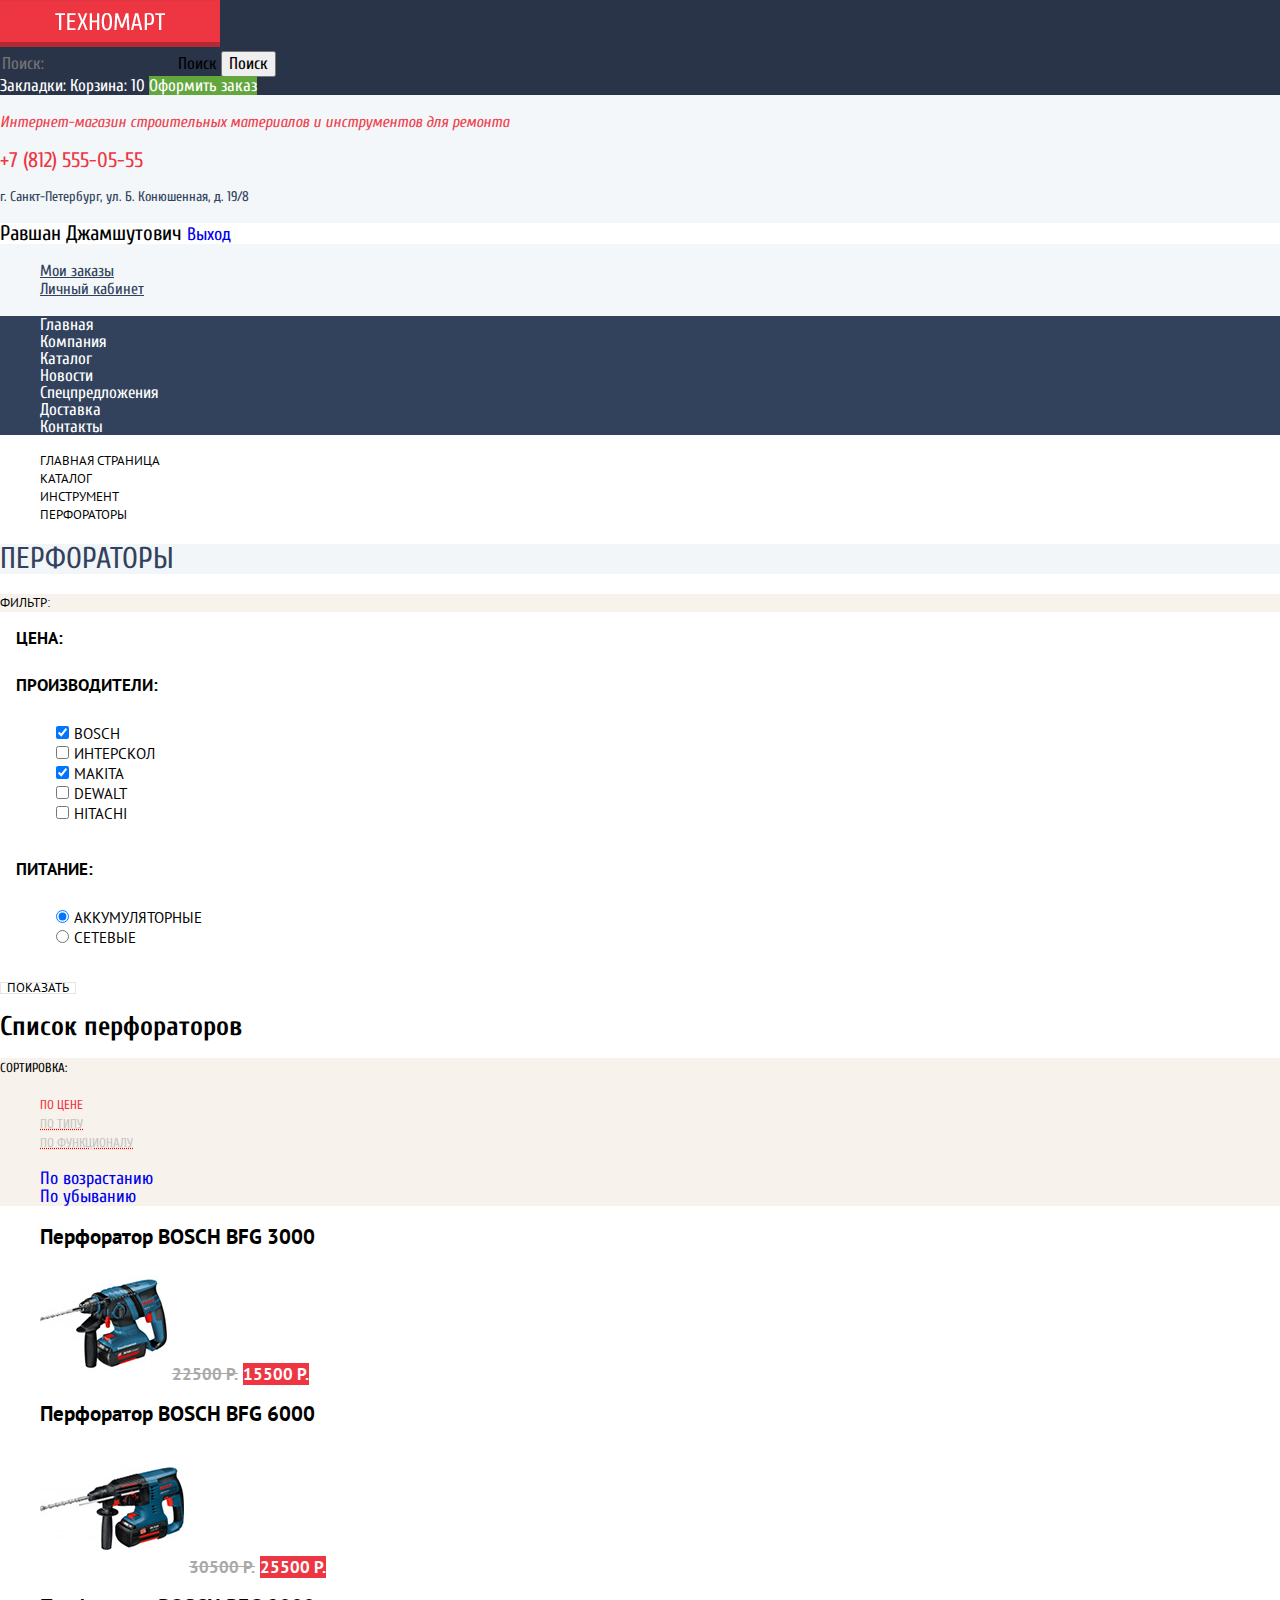
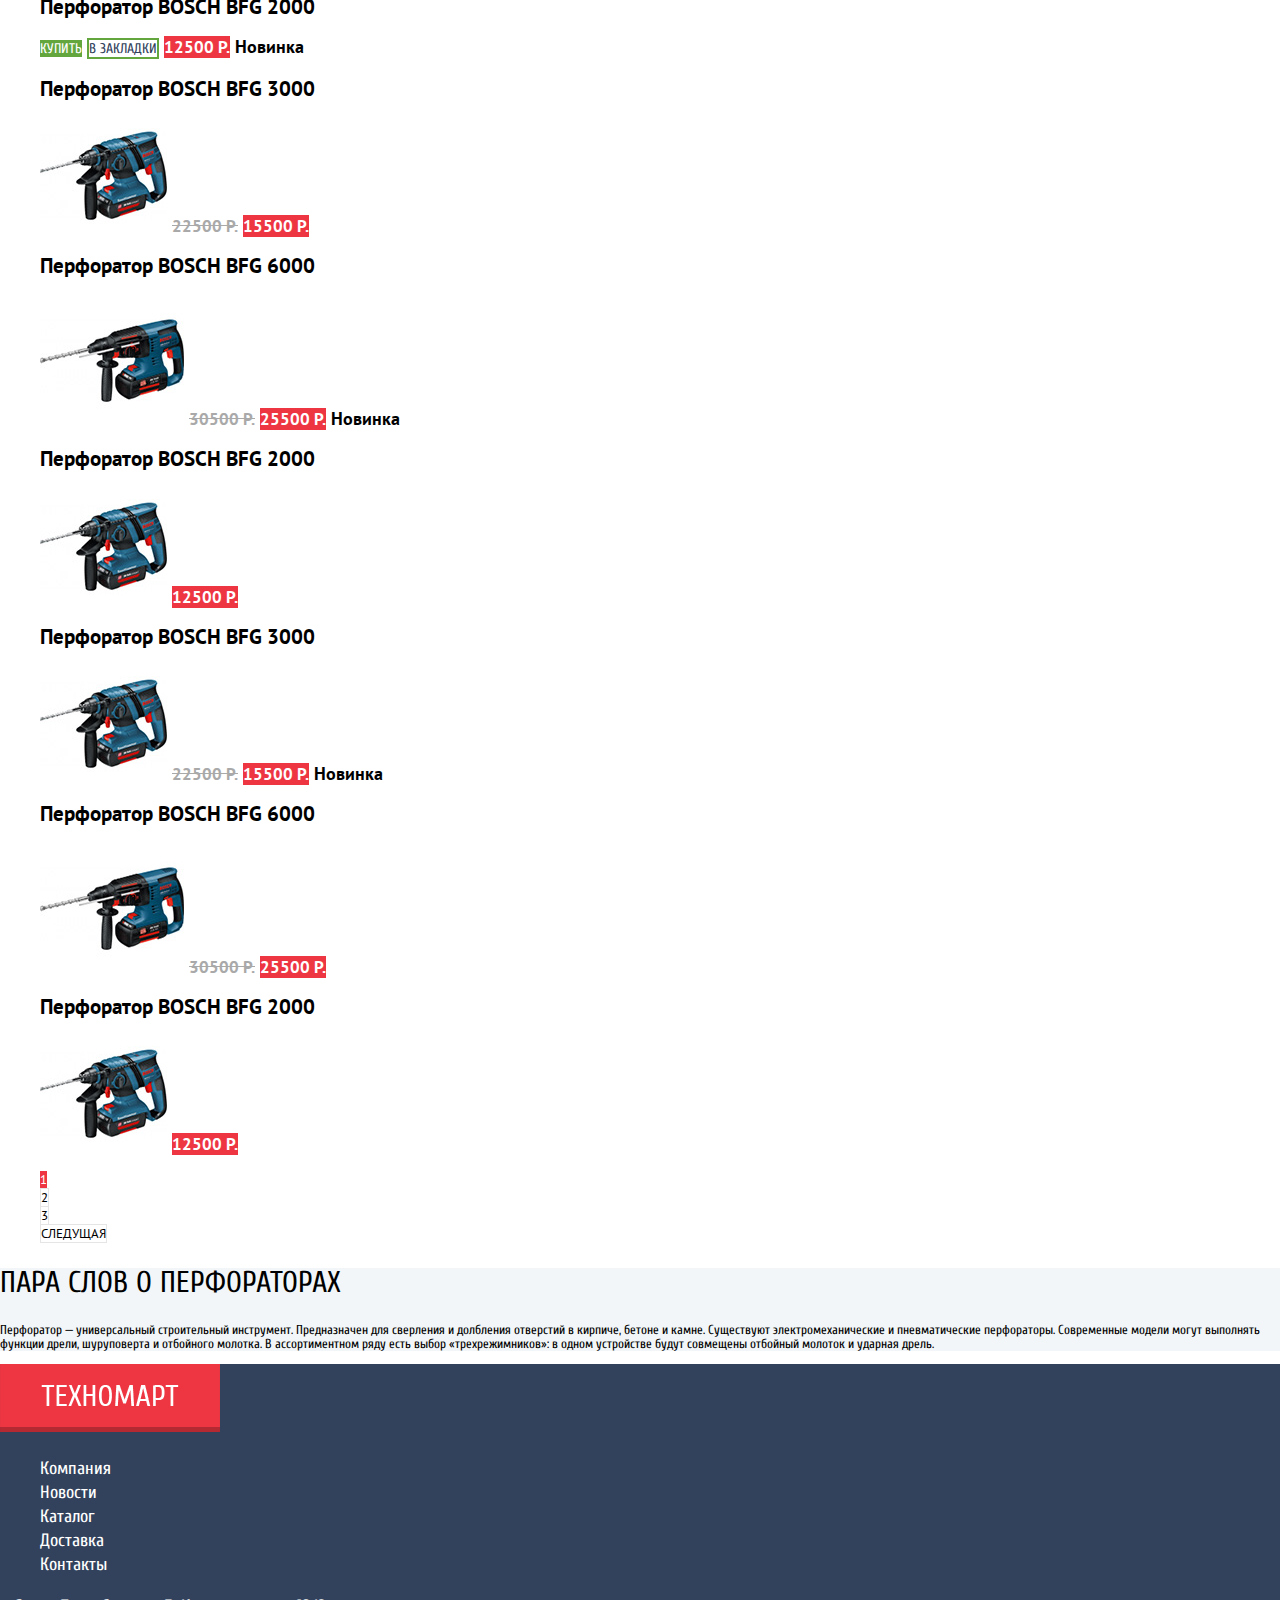
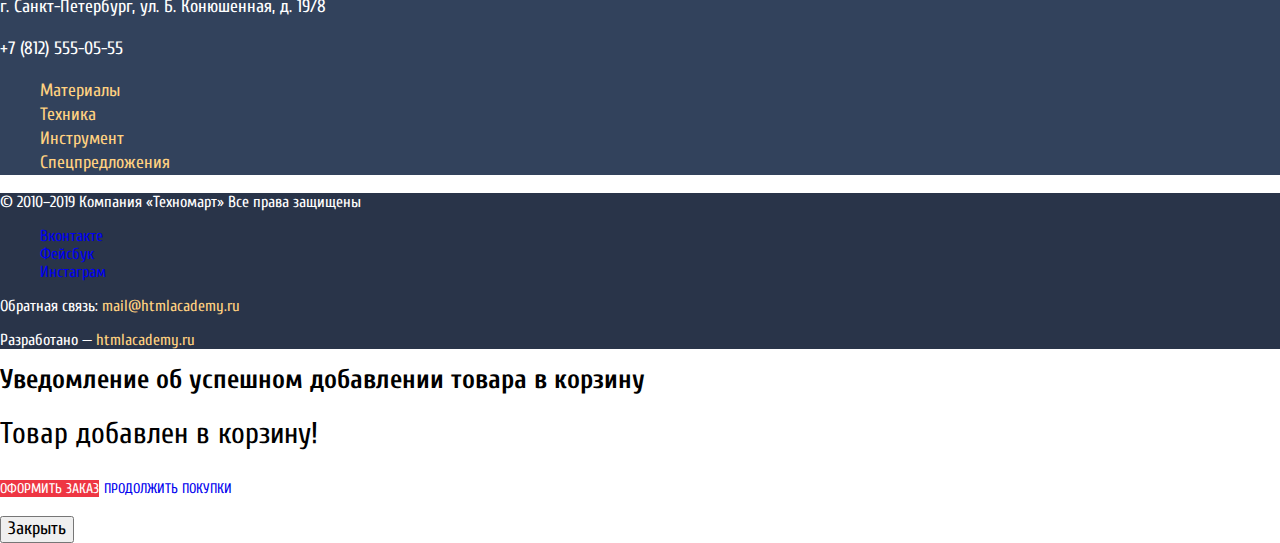
==== catalog.html @ f644b985 "исправила замечания наставника, попытка №2" ====
<!DOCTYPE html>
<html lang="ru">
  <head>
    <meta charset="utf-8">
    <title>Интернет-магазин «Техномарт»</title>
    <link href="https://fonts.googleapis.com/css?family=Cuprum:400,400i,700|PT+Sans:400,700&display=swap&subset=cyrillic" rel="stylesheet">
    <link rel="stylesheet" href="css/normalize.css">
    <link rel="stylesheet" href="css/style.css">
  </head>
</head>
<body>
  <!-- шапка сайта -->
  <header class="main-header">
    <div class="header-top-wrapper">
      <a href="index.html" class="main-logo">
        <img src="img/main-logo-header.png" width="220" height="47" alt="Логотип интернет-магазина «Техномарт»">
      </a>
      <form class="search-form" action="htmlacademy.ru" method="get">
        <input class="search-input" type="text" name="search" id="search" placeholder="Поиск:">
        <label class="visually-hidden" for="search">Поиск</label>
        <button class="search-icon" type="submit">Поиск</button>
      </form>
        <a class="bookmarks" href="bookmarks.html">Закладки:</a>
        <a class="cart" href="cart.html">Корзина: 10</a>
        <a class="order" href="order.html">Оформить заказ</a>
    </div>
    <p class="title">Интернет-магазин строительных материалов и инструментов для ремонта</p>
    <div class="header-contacts">
      <a class="header-phone" href="tel:8125550505">+7 (812) 555-05-55</a>
      <p class="header-address">г. Санкт-Петербург, ул. Б. Конюшенная, д. 19/8</p>
    </div>
    <div class="registred-user-navigation">
      <div class="registred-user-wrapper">
        <a class="user-name" href="profile.html">Равшан Джамшутович</a>
        <a href="logout.html">Выход</a>
      </div>
      <ul class="user-profile">
        <li><a class="user-profile-link" href="cart.html">Мои заказы</a></li>
        <li><a class="user-profile-link" href="profile.html">Личный кабинет</a></li>
      </ul>
    </div>
    <nav class="main-navigation">
      <ul class="site-navigation">
        <li><a class="site-navigation-link" href="main.html">Главная</a></li>
        <li><a class="site-navigation-link" href="company.html">Компания</a></li>
        <li><a class="site-navigation-link">Каталог</a></li>
        <li><a class="site-navigation-link" href="news.html">Новости</a></li>
        <li><a class="site-navigation-link" href="special.html">Спецпредложения</a></li>
        <li><a class="site-navigation-link" href="delivery.html">Доставка</a></li>
        <li><a class="site-navigation-link" href="contacts.html">Контакты</a></li>
      </ul>
    </nav>
  </header>
  <!-- основная часть сайта -->
  <main class="container">
    <ul class="breadcrumbs">
      <li><a class="breadcrumbs-link" href="index.html">Главная страница</a></li>
      <li><a class="breadcrumbs-link" href="catalog.html">Каталог</a></li>
      <li><a class="breadcrumbs-link" href="tools.html">Инструмент</a></li>
      <li><a class="breadcrumbs-link">Перфораторы</a></li>
    </ul>
    <h1 class="main-title"><a>Перфораторы</a></h1>
    <section class="filters">
      <h2 class="filter-title">Фильтр:</h2>
      <form class="filter-form" action="https://echo.htmlacademy.ru" method="get">
        <fieldset class="cost">
          <legend class="fieldset-title">Цена:</legend>
        </fieldset>
        <fieldset class="producers">
          <legend class="fieldset-title">Производители:</legend>
          <ul class="producers-list">
            <li class="filter-option">
              <input type="checkbox" name="bosch" id="bosch" checked>
              <label class="filter-label" for="bosh">Bosch</label>
            </li>
            <li class="filter-option">
              <input type="checkbox" name="interscol" id="interscol">
              <label class="filter-label" for="interscol">Интерскол</label>
            </li>
            <li class="filter-option">
              <input type="checkbox" name="makita" id="makita" checked>
              <label class="filter-label" for="makita">Makita</label>
            </li>
            <li class="filter-option">
              <input type="checkbox" name="dewalt" id="dewalt">
              <label class="filter-label" for="dewalt">Dewalt</label>
            </li>
            <li class="filter-option">
              <input type="checkbox" name="hitachi" id="hitachi">
              <label class="filter-label" for=""hitachi>Hitachi</label>
            </li>
          </ul>
        </fieldset>
        <fieldset class="batteries">
          <legend class="fieldset-title">Питание:</legend>
          <ul class="batteries-list">
            <li class="filter-option">
              <input type="radio" name="battery" value="accumulator" id="filter-accumulator" checked>
              <label class="filter-label" for="filter-accumulator">Аккумуляторные</label>
            </li>
            <li class="filter-option">
              <input type="radio" name="battery" value="network" id="filter-network">
              <label class="filter-label" for="filter-network">Сетевые</label>
            </li>
          </ul>
        </fieldset>
        <button class="filter-btn" type="submit">Показать</button>
      </form>
    </section>
    <section class="catalog">
      <h2 class="visually-hidden">Список перфораторов</h2>
      <div class="sorting-wrapper">
        <span class="sorting">Сортировка:</span>
        <ul class="sorting-category">
          <li class="sorting-category-item">
            <a class="sorting-option sorting-option-current href="#">По цене</a>
          </li>
          <li class="sorting-category-item">
            <a class="sorting-option  href="#">По типу</a>
          </li>
          <li class="sorting-category-item">
            <a class="sorting-option href="#">По функционалу</a>
          </li>
        </ul>
        <ul class="sorting-direction">
          <li class="sorting-direction-item">
            <a href="#">По возрастанию</a>
          </li>
          <li class="sorting-direction-item">
            <a href="#">По убыванию</a>
          </li>
        </ul>
      </div>
      <ul class="catalog-list">
        <li class="catalog-item">
          <article class="catalog-article">
              <h3>
                <a class="article-link" href="#">Перфоратор BOSCH BFG 3000</a>
              </h3>
              <img src="img/product-2.jpg" width="127" height="112" alt="Перфоратор BOSCH BFG 3000">
            <span class="old-price">22500 Р.</span>
            <span class="price">15500 Р.</span>
          </article>
        </li>
        <li class="catalog-item">
          <article class="catalog-article">
              <h3>
                <a class="article-link" href="catalog-item.html">Перфоратор BOSCH BFG 6000</a>
              </h3>
              <img src="img/product-3.jpg" width="144" height="128" alt="Перфоратор BOSCH BFG 6000">
            <span class="old-price">30500 Р.</span>
            <span class="price">25500 Р.</span>
          </article>
        </li>
        <li class="catalog-item">
          <article class="catalog-article">
              <h3>
                <a class="article-link" href="catalog-item.html">Перфоратор BOSCH BFG 2000</a>
              </h3>
            <a class="buy-link" href="cart.html">Купить</a>
            <a class="bookmarks-link" href="bookmarks.html">В закладки</a>
            <span class="price">12500 Р.</span>
            <b class="new">Новинка</b>
          </article>
        </li>
        <li class="catalog-item">
          <article class="catalog-article">
              <h3>
                <a class="article-link" href="catalog-item.html">Перфоратор BOSCH BFG 3000</a>
              </h3>
              <img src="img/product-2.jpg" width="127" height="112" alt="Перфоратор BOSCH BFG 3000">
            <span class="old-price">22500 Р.</span>
            <span class="price">15500 Р.</span>
          </article>
        </li>
        <li class="catalog-item">
          <article class="catalog-article">
              <h3><a class="article-link" href="catalog-item.html">Перфоратор BOSCH BFG 6000</a></h3>
              <img src="img/product-3.jpg" width="144" height="128" alt="Перфоратор BOSCH BFG 6000">
            <span class="old-price">30500 Р.</span>
            <span class="price">25500 Р.</span>
            <b class="new">Новинка</b>
          </article>
        </li>
        <li class="catalog-item">
          <article class="catalog-article">
              <h3>
                <a class="article-link" href="catalog-item.html">Перфоратор BOSCH BFG 2000</a>
              </h3>
              <img src="img/product-2.jpg" width="127" height="112" alt="Перфоратор BOSCH BFG 2000">
            <span class="price">12500 Р.</span>
          </article>
        </li>
        <li class="catalog-item">
          <article class="catalog-article">
              <h3><a class="article-link" href="catalog-item.html">Перфоратор BOSCH BFG 3000</a></h3>
              <img src="img/product-2.jpg" width="127" height="112" alt="Перфоратор BOSCH BFG 3000">
            <span class="old-price">22500 Р.</span>
            <span class="price">15500 Р.</span>
            <b class="new">Новинка</b>
          </article>
        </li>
        <li class="catalog-item">
          <article class="catalog-article">
              <h3>
                <a class="article-link" href="catalog-item.html">Перфоратор BOSCH BFG 6000</a>
              </h3>
              <img src="img/product-3.jpg" width="144" height="128" alt="Перфоратор BOSCH BFG 6000">
            <span class="old-price">30500 Р.</span>
            <span class="price">25500 Р.</span>
          </article>
        </li>
        <li class="catalog-item">
          <article class="catalog-article">
              <h3><a class="article-link" href="catalog-item.html">Перфоратор BOSCH BFG 2000</a>
              </h3>
              <img src="img/product-2.jpg" width="127" height="112" alt="Перфоратор BOSCH BFG 2000">
            <span class="price">12500 Р.</span>
          </article>
        </li>
      </ul>
      <ul class="pagination-list">
        <li"><a class="pagination-link pagination-link-current">1</a></li>
        <li><a class="pagination-link href="#">2</a></li>
        <li><a class="pagination-link href="#">3</a></li>
        <li><a class="pagination-link href="#">Следущая</a></li>
      </ul>
    </section>
    <section class="additional-info">
      <h2 class="additional-title">Пара слов о перфораторах</h2>
      <p class="additional-description">Перфоратор — универсальный строительный инструмент. Предназначен для сверления и долбления отверстий в кирпиче, бетоне и камне. Существуют электромеханические и пневматические перфораторы. Современные модели могут выполнять функции дрели, шуруповерта и отбойного молотка. В ассортиментном ряду есть выбор «трехрежимников»: в одном устройстве будут совмещены отбойный молоток и ударная дрель.</p>
    </section>
  </main>
  <!-- подвал сайта -->
  <footer class="main-footer">
    <div class="footer-top">
      <a class="main-logo" href="index.html">
        <img src="img/main-logo-footer.png" width="220" height="68" alt="Логотип интернет-магазина «Техномарт»">
      </a>
      <ul class="footer-nav-company">
        <li><a class="nav-company-link" href="company.html">Компания</a></li>
        <li><a class="nav-company-link" href="news.html">Новости</a></li>
        <li><a class="nav-company-link">Каталог</a></li>
        <li><a class="nav-company-link" href="delivery.html">Доставка</a></li>
        <li><a class="nav-company-link" href="contacts.html">Контакты</a></li>
      </ul>
      <p class="footer-contacts">г. Санкт-Петербург, ул. Б. Конюшенная, д. 19/8</p>
      <a class="footer-phone" href="tel:8125550505">+7 (812) 555-05-55</a>
      <ul class="footer-nav-articles">
        <li><a  class="nav-articles-link" href="materials.html">Материалы</a></li>
        <li><a  class="nav-articles-link" href="technics.html">Техника</a></li>
        <li><a  class="nav-articles-link" href="tools.html">Инструмент</a></li>
        <li><a  class="nav-articles-link" href="special.html">Спецпредложения</a></li>
      </ul>
    </div>
    <div class="footer-bottom">
      <div class="footer-bottom-copyright">
        <p class="footer-copyright">© 2010–2019 Компания «Техномарт»
        Все права защищены</p>
      </div>
      <ul class="social-buttons">
        <li><a class="social-button" href="#">Вконтакте</a></li>
        <li><a class="social-button" href="#">Фейсбук</a></li>
        <li><a class="social-button" href="#">Инстаграм</a></li>
      </ul>
      <p class="footer-feedback">Обратная связь:
        <a class="feedback-link" href="mailto:mail@htmlacademy.ru">mail@htmlacademy.ru</a>
      </p>
      <p class="footer-development">Разработано —
        <a class="development-link" href="https://htmlacademy.ru/intensive/htmlcss">htmlacademy.ru</a>
      </p>
    </div>
  </footer>
  <!-- модальные элементы -->
  <section class="modal modal-cart">
    <h2 class="visually-hidden">Уведомление об успешном добавлении товара в корзину</h2>
    <p class="notification">Товар добавлен в корзину!</p>
    <p class="shopping-options">
      <a class="btn" href="cart.html">Оформить заказ</a>
      <a class="continue-shopping" href="#">Продолжить покупки</a>
    </p>
    <button class="modal-close">Закрыть</button>
  </section>
</body>
</html>
---- css/style.css ----
body {
  margin: 0;

  font-family: Cuprum, Arial, sans-serif;
  font-size: 18px;
  line-height: 18px;
  font-weight: 400;
  color: #000000;

  background-color: #ffffff;
}

a {
  text-decoration: none;
}

.btn {
  font-size: 14px;
  text-transform: uppercase;
  color: #ffffff;

  background-color: #ee3643;
  border: none;
}

.btn:hover,
.btn:focus {
  background-color: #ca2c37;
}

.btn:active {
  background-color: #ba2732;
}

.main-header {
  background-color: #f3f7f9;
}

.header-top-wrapper {
  font-size: 17px;

  background-color: #293449;
}

.search-input {
  background-color: #293449;

  border: none;
}

.search-input:hover {
  background-color: #212a3a;
}

.search-input:focus {
  background-color: #ffffff;
}

.bookmarks,
.cart {
  color: #ffffff;

  background-color: #293449;
}

.bookmarks:hover,
.cart:hover {
  background-color: #212a3a;
}

.bookmarks:active,
.cart:active {
  color: #8b8e94;

  background-color: #161d29;
}

.order {
  color: #ffffff;

  background-color: #63a63e;
}

.order:hover {
  background-color: #5fbb2d;
}

.order:active {
  color: #8b8e94;

  background-color: #518534;
}

.title {
  font-size: 16px;
  font-weight: 400;
  font-style: italic;
  line-height: 23px;
  color: #ee434f;

}

.header-phone {
  font-size: 21px;
  line-height: 21px;
  color: #ee3643;
}

.header-address {
  font-size: 14px;
  line-height: 24px;
  color: #32425c;
}

.user-navigation {
  list-style: none;
}

.user-navigation-link {
  font-size: 21px;
  line-height: 21px;
  color: #000000;

  background-color: #ffffff;
}

.user-navigation-link:hover,
.user-navigation-link:focus {
  color: #ee3643;
}

.user-navigation-link:active {
  color: #c5c5c5;
}

.main-navigation {
  font-size: 17px;
  line-height: 17px;
  color: #ffffff;

  background-color: #32425c;
}

.site-navigation {
  list-style: none;
}

.site-navigation-link {
  color: #ffffff;
}

.site-navigation-link:hover,
.site-navigation-link:focus {
  background-color: #293449;
}

.site-navigation-link:active {
  color: #7f858f;

  background-color: #1d2739;
}

.promo-list {
  list-style: none;
}

.promo-item-materials {
  background-color: #ffbf47;
}

.promo-item-tools {
  background-color: #3bbce3;
}

.promo-item-technics {
  background-color: #dc91d8;
}

.promo-item-discount {
  background-color: #8ed78f;
}

.promo-item-delivery {
  background-color: #ffc047;
}

.promo-item-title {
  font-size: 24px;
  font-weight: 700;
  line-height: 30px;
  color: #ffffff;
}

.promo-item-link {
  font-size: 14px;
  text-transform: uppercase;
  color: #ffffff;
}

.slider-list {
  list-style: none;
}

.slider-title {
  font-size:36px;
  font-weight: 700;
  line-height: 36px;
  text-transform: uppercase;
  color: #ffffff;
}

.slider-slogan {
  line-height: 24px;
  color: #ffffff;
}
/*временный фон*/
.slider-list li {
  background-color: #000000;
}

.popular-wrapper {
  background-color: #f9f5f0;
}

.popular-title {
  font-size: 30px;
  line-height: 30px;
  font-weight: 400;
  text-transform: uppercase;
  color: #32425c;
}

.popular-articles-list {
  font-family: "PT Sans", Arial, sans-serif;
  list-style: none;
}

.article-link {
  font-weight: 700;
  line-height: 20px;
  color: #000000;
}

.old-price {
  font-size: 17px;
  font-weight: 700;
  text-decoration: line-through;
  color: #a9a9a9;
}

.price {
  font-size: 17px;
  font-weight: 700;
  color: #ffffff;

  background-color: #ee3643;
}

.popular-brands-list {
  list-style: none;
}

.services-wrapper {
  background-color: #f4f8f9;
}

.services-title {
  font-size: 30px;
  font-weight: 400;
  line-height: 30px;
  text-transform: uppercase;
}

.services-list {
  list-style: none;
}

.services-option {
  font-size: 21px;
  font-weight: 700;
  line-height: 30px;
  color: #ffffff;

  background-color: #32425c;
  border: none;
}

.services-option-current {
  color: #32425c;
  background-color: #ffffff;
}

.services-option:hover,
.services-option:focus {
  color: #ffffff;

  background-color: #293449;
}

.service-title {
  font-size: 36px;
  font-weight: 400;
  line-height: 36x;
  text-transform: uppercase;
  color: #32425c;
}

.services-intro {
  font-size: 13px;
  line-height: 24px;
}

.company-title {
  font-size: 30px;
  font-weight: 400;
  line-height: 30px;
  text-transform: uppercase;
}

.company-intro {
  font-size: 13px;
  line-height: 24px;
}

.partners-item {
  line-height: 20px;
}

.contacts-title {
  font-size: 30px;
  line-height: 30px;
  text-transform: uppercase;
}

.contacts-intro {
  font-size: 13px;
  line-height: 24px;
}

.footer-top {
  line-height: 24px;
  color: #ffffff;

  background-color: #32425c;
}

.footer-nav-company {
  list-style: none;
}

.nav-company-link {
  color: #ffffff;
}

.nav-company-link:hover,
.nav-company-link:focus {
  text-decoration: underline;
}

.nav-company-link:active {
  color: #929caa;
  text-decoration: none;
}

.footer-phone {
  color: #ffffff;
}

.footer-nav-articles {
  list-style: none;
}

.nav-articles-link {
  color: #ffd180;
}

.nav-articles-link:hover,
.nav-articles-link:focus {
  text-decoration: underline;
}

.nav-articles-link:active {
  color: #92856d;
  text-decoration: none;
}

.footer-bottom {
  font-size: 16px;
  color: #ffffff;

  background-color: #293449;
}

.social-buttons {
  list-style: none;
}

.feedback-link,
.development-link {
  color: #ffd180;
}

.feedback-link:hover,
.feedback-link:focus,
.development-link:hover,
.development-link:focus {
  text-decoration: underline;
}

.feedback-link:active,
.development-link:active {
  color: #c73644;
  text-decoration: none;
}

.contacts-input {
  border: 1px solid #dee3e4;
}

.btn-wrapper {
  background-color: #f4f4f4;
}
/*стили для внутренней страницы*/
.registred-user-wrapper {
  background-color: #ffffff;
}

.user-name {
  font-size: 21px;
  line-height: 21px;
  color: #000000;
}

.user-name:active {
  color: #c5c5c5;
}

.user-profile {
  list-style: none;
}

.user-profile-link {
  font-size: 16px;
  color: #32425c;

  text-decoration: underline;
}

.user-profile-link:hover,
.user-profile-link:focus {
  color: #ee3643;
}

.user-profile-link:active {
  color: #c5c5c5;
}

.breadcrumbs {
  font-family: "PT Sans", Aria, sans-serif;
  font-size: 13px;
  text-transform: uppercase;

  list-style: none;
}

.breadcrumbs-link {
  color: #000000;
}

.main-title {
  font-size: 30px;
  font-weight: 400;
  line-height: 30px;
  text-transform: uppercase;
  color: #32425c;

  background-color: #f2f6f8;
}

.filters {
  font-family: "PT Sans", Aria, sans-serif;
  text-transform: uppercase;

}

.filter-title {
  font-size: 13px;
  font-weight: 400;

  background-color: #f7f3ec;
}

.cost,
.producers,
.batteries {
  border: none;
}

.fieldset-title {
  font-size: 17px;
  font-weight: bold;
  line-height: 30px;
}

.producers-list {
  list-style: none;
}

.filter-label {
  font-size: 15px;
  line-height: 20px;
}

.batteries-list {
  list-style: none;
}

.filter-btn {
  line-height: 8px;
  font-size: 13px;
  text-transform: uppercase;

  background-color: #ffffff;
  border: 1px solid #e5e5e5;
}

.sorting {
  font-size: 13px;
  text-transform: uppercase;
}

.sorting-category {
  list-style: none;
}

.sorting-option {
  font-size: 13px;
  text-transform: uppercase;
  text-decoration: underline;
  text-decoration-style: dotted;
  text-decoration-color: red;
  color: #c5c5c5;
}

.sorting-option-current {
  text-decoration: none;
  color: #ee3643;
}

.sorting-option:hover,
.sorting-option:focus {
  text-decoration: underline;
  text-decoration-color: #ee3643;
  color: #000000;
}

.sorting-direction {
  list-style: none;
}

.sorting-wrapper {
  background-color: #f7f3ec;
}

.catalog-list {
  font-family: "PT Sans", Arial, sans-serif;

  list-style: none;
}

.buy-link {
  font-family: Cuprum, Arial, sans-serif;
  font-size: 14px;
  text-transform: uppercase;
  color: #ffffff;

  background-color: #63a63e;
}

.buy-link:hover,
.buy-link:focus {
  background-color: #5fbb2d;
}

.buy-link:active {
  background-color: #518534;
}

.bookmarks-link {
  font-family: Cuprum, Arial, sans-serif;
  font-size: 14px;
  text-transform: uppercase;
  color: #32425c;

  border: 2px solid #63a63e;
}

.bookmarks-link:hover,
.bookmarks-link:focus {
  border: 2px solid #32425c;
}

.bookmarks-link:active {
  color: #c1c6ce;

  border: 2px solid #c1c6ce;
}

.pagination-list {
  font-family: "PT Sans", Arial, sans-serif;
  font-size: 13px;
  text-transform: uppercase;

  list-style: none;
}

.pagination-link {
  color: #000000;

  border: 1px solid #e5e5e5;
}

.pagination-link:hover,
.pagination-link:focus {
  border: 1px solid #bdc6ca;
}

.pagination-link:active {
  border: 1px solid #ee3643;
}

.pagination-link-current {
  color: #ffffff;

  background-color: #ee3643;
  border: none;
}

.pagination-link-current:hover,
.pagination-link-current:focus,
.pagination-link-current:active {
  color: #ffffff;

  background-color: #ee3643;
  border: none;
}

.additional-info {
  background-color: #f2f6f8;
}

.additional-title {
  font-size: 30px;
  font-weight: 400;
  line-height: 30px;
  text-transform: uppercase;
}

.additional-description {
  font-size: 13px;
  line-height: 14px;
}

.notification {
  font-size: 30px;
  line-height: 30px;
}

.continue-shopping {
  font-size: 14px;
  text-transform: uppercase;

  background-color: #ffffff;
  border: none;
}
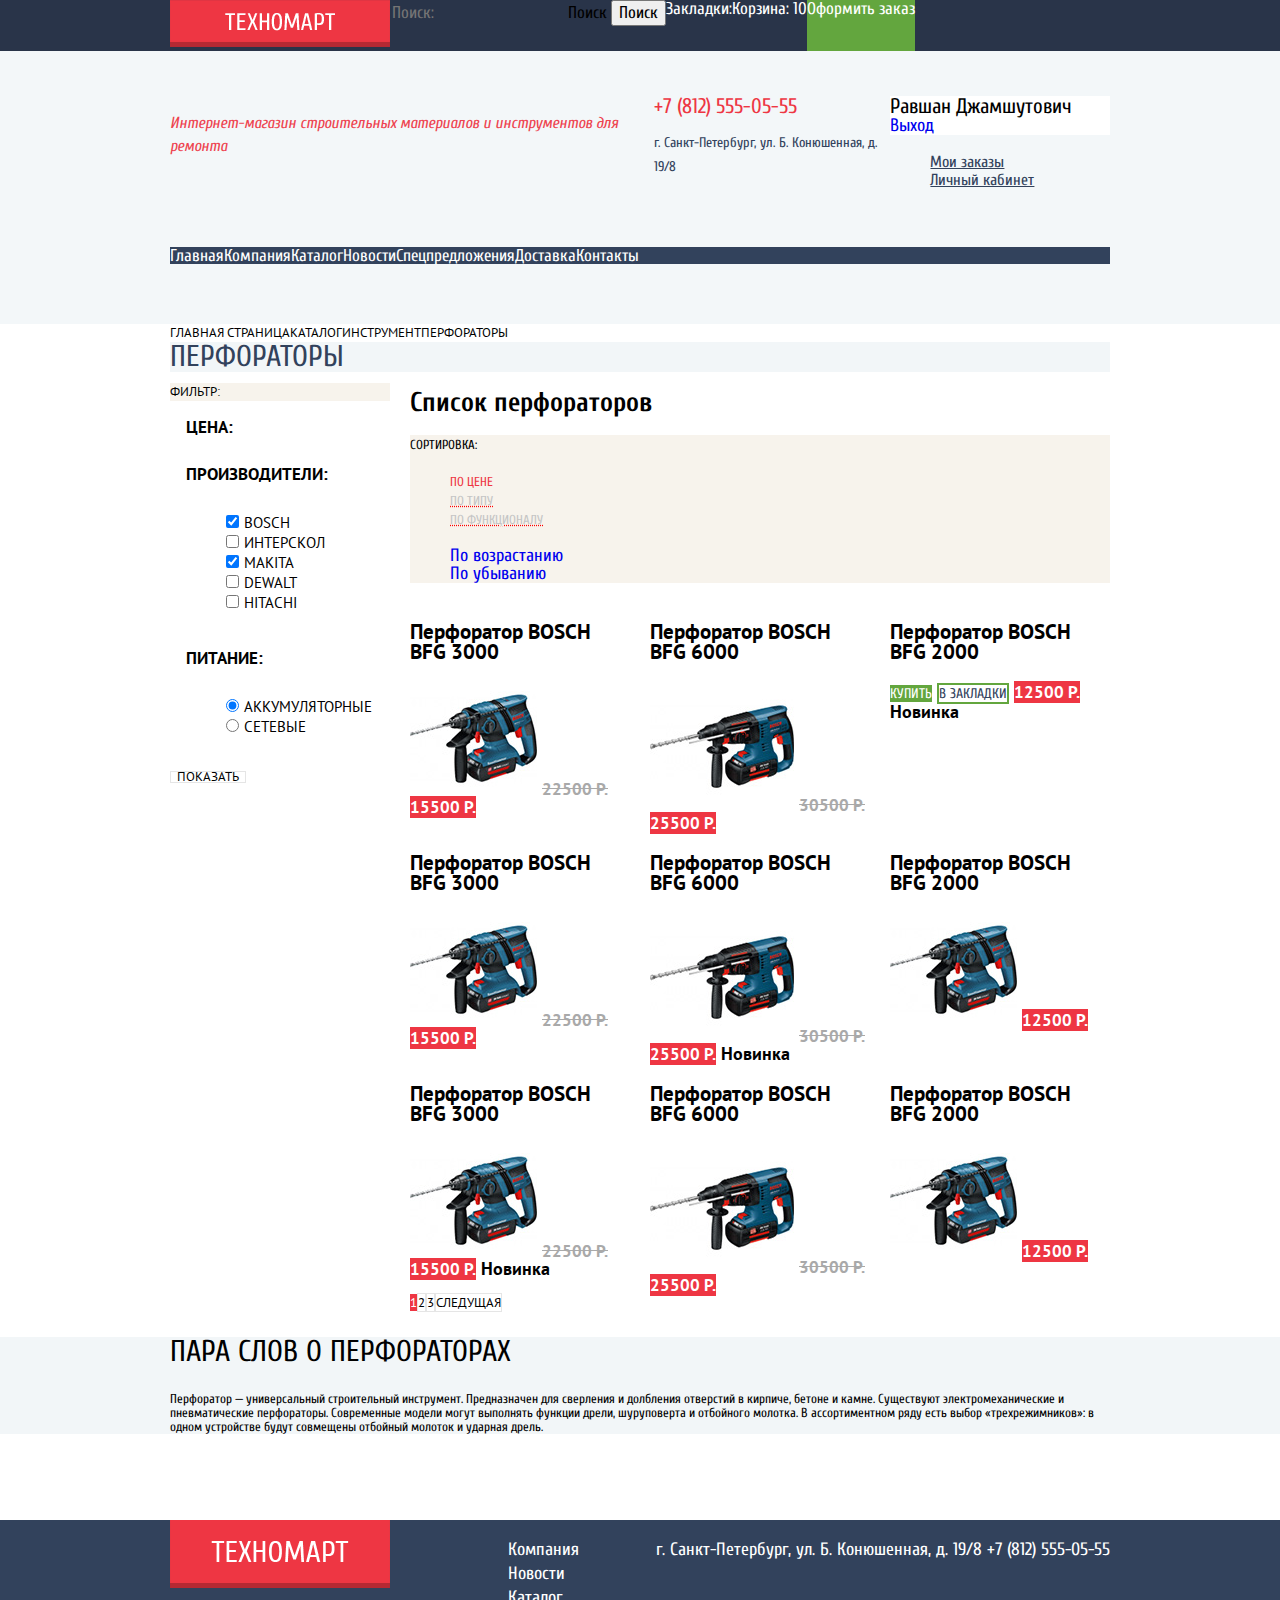
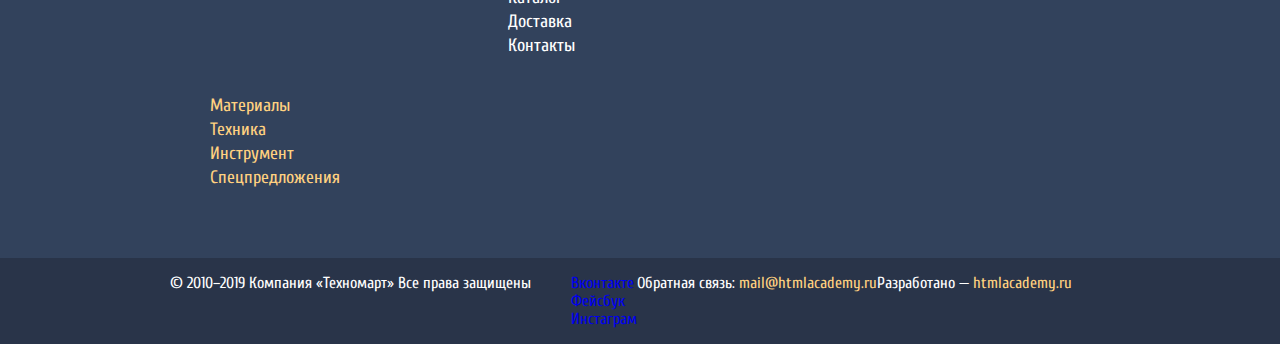
==== commit b0b7d954: "Сделала сетку внутренней страницы" ====
--- a/catalog.html
+++ b/catalog.html
@@ -12,47 +12,54 @@
   <!-- шапка сайта -->
   <header class="main-header">
     <div class="header-top-wrapper">
-      <a href="index.html" class="main-logo">
-        <img src="img/main-logo-header.png" width="220" height="47" alt="Логотип интернет-магазина «Техномарт»">
-      </a>
-      <form class="search-form" action="htmlacademy.ru" method="get">
-        <input class="search-input" type="text" name="search" id="search" placeholder="Поиск:">
-        <label class="visually-hidden" for="search">Поиск</label>
-        <button class="search-icon" type="submit">Поиск</button>
-      </form>
+      <div class="top-wrapper-container container">
+        <a class="main-header-logo" href="index.html" >
+          <img src="img/main-logo-header.png" width="220" height="47" alt="Логотип интернет-магазина «Техномарт»">
+        </a>
+        <form class="search-form" action="htmlacademy.ru" method="get">
+          <input class="search-input" type="text" name="search" id="search" placeholder="Поиск:">
+          <label class="visually-hidden" for="search">Поиск</label>
+          <button class="search-icon" type="submit">Поиск</button>
+        </form>
         <a class="bookmarks" href="bookmarks.html">Закладки:</a>
         <a class="cart" href="cart.html">Корзина: 10</a>
         <a class="order" href="order.html">Оформить заказ</a>
+      </div>
     </div>
-    <p class="title">Интернет-магазин строительных материалов и инструментов для ремонта</p>
-    <div class="header-contacts">
-      <a class="header-phone" href="tel:8125550505">+7 (812) 555-05-55</a>
-      <p class="header-address">г. Санкт-Петербург, ул. Б. Конюшенная, д. 19/8</p>
+    <div class="container">
+      <div class="header-center-wrapper">
+        <p class="title">Интернет-магазин строительных материалов и инструментов для ремонта</p>
+        <div class="header-contacts">
+          <a class="header-phone" href="tel:8125550505">+7 (812) 555-05-55</a>
+          <p class="header-address">г. Санкт-Петербург, ул. Б. Конюшенная, д. 19/8</p>
+        </div>
+        <div class="registred-user-navigation">
+          <div class="registred-user-wrapper">
+            <a class="user-name" href="profile.html">Равшан Джамшутович</a>
+            <a href="logout.html">Выход</a>
+          </div>
+          <ul class="user-profile">
+            <li><a class="user-profile-link" href="cart.html">Мои заказы</a></li>
+            <li><a class="user-profile-link" href="profile.html">Личный кабинет</a></li>
+          </ul>
+        </div>
+      </div>
+      <nav class="main-navigation">
+        <ul class="site-navigation">
+          <li><a class="site-navigation-link" href="main.html">Главная</a></li>
+          <li><a class="site-navigation-link" href="company.html">Компания</a></li>
+          <li><a class="site-navigation-link">Каталог</a></li>
+          <li><a class="site-navigation-link" href="news.html">Новости</a></li>
+          <li><a class="site-navigation-link" href="special.html">Спецпредложения</a></li>
+          <li><a class="site-navigation-link" href="delivery.html">Доставка</a></li>
+          <li><a class="site-navigation-link" href="contacts.html">Контакты</a></li>
+        </ul>
+      </nav>
     </div>
-    <div class="registred-user-navigation">
-      <div class="registred-user-wrapper">
-        <a class="user-name" href="profile.html">Равшан Джамшутович</a>
-        <a href="logout.html">Выход</a>
-      </div>
-      <ul class="user-profile">
-        <li><a class="user-profile-link" href="cart.html">Мои заказы</a></li>
-        <li><a class="user-profile-link" href="profile.html">Личный кабинет</a></li>
-      </ul>
-    </div>
-    <nav class="main-navigation">
-      <ul class="site-navigation">
-        <li><a class="site-navigation-link" href="main.html">Главная</a></li>
-        <li><a class="site-navigation-link" href="company.html">Компания</a></li>
-        <li><a class="site-navigation-link">Каталог</a></li>
-        <li><a class="site-navigation-link" href="news.html">Новости</a></li>
-        <li><a class="site-navigation-link" href="special.html">Спецпредложения</a></li>
-        <li><a class="site-navigation-link" href="delivery.html">Доставка</a></li>
-        <li><a class="site-navigation-link" href="contacts.html">Контакты</a></li>
-      </ul>
-    </nav>
   </header>
   <!-- основная часть сайта -->
-  <main class="container">
+  <main>
+    <div class="container">
     <ul class="breadcrumbs">
       <li><a class="breadcrumbs-link" href="index.html">Главная страница</a></li>
       <li><a class="breadcrumbs-link" href="catalog.html">Каталог</a></li>
@@ -60,180 +67,186 @@
       <li><a class="breadcrumbs-link">Перфораторы</a></li>
     </ul>
     <h1 class="main-title"><a>Перфораторы</a></h1>
-    <section class="filters">
-      <h2 class="filter-title">Фильтр:</h2>
-      <form class="filter-form" action="https://echo.htmlacademy.ru" method="get">
-        <fieldset class="cost">
-          <legend class="fieldset-title">Цена:</legend>
-        </fieldset>
-        <fieldset class="producers">
-          <legend class="fieldset-title">Производители:</legend>
-          <ul class="producers-list">
-            <li class="filter-option">
-              <input type="checkbox" name="bosch" id="bosch" checked>
-              <label class="filter-label" for="bosh">Bosch</label>
-            </li>
-            <li class="filter-option">
-              <input type="checkbox" name="interscol" id="interscol">
-              <label class="filter-label" for="interscol">Интерскол</label>
-            </li>
-            <li class="filter-option">
-              <input type="checkbox" name="makita" id="makita" checked>
-              <label class="filter-label" for="makita">Makita</label>
-            </li>
-            <li class="filter-option">
-              <input type="checkbox" name="dewalt" id="dewalt">
-              <label class="filter-label" for="dewalt">Dewalt</label>
-            </li>
-            <li class="filter-option">
-              <input type="checkbox" name="hitachi" id="hitachi">
-              <label class="filter-label" for=""hitachi>Hitachi</label>
+    <div class="inner-columns">
+      <section class="filters">
+        <h2 class="filter-title">Фильтр:</h2>
+        <form class="filter-form" action="https://echo.htmlacademy.ru" method="get">
+          <fieldset class="cost">
+            <legend class="fieldset-title">Цена:</legend>
+          </fieldset>
+          <fieldset class="producers">
+            <legend class="fieldset-title">Производители:</legend>
+            <ul class="producers-list">
+              <li class="filter-option">
+                <input type="checkbox" name="bosch" id="bosch" checked>
+                <label class="filter-label" for="bosh">Bosch</label>
+              </li>
+              <li class="filter-option">
+                <input type="checkbox" name="interscol" id="interscol">
+                <label class="filter-label" for="interscol">Интерскол</label>
+              </li>
+              <li class="filter-option">
+                <input type="checkbox" name="makita" id="makita" checked>
+                <label class="filter-label" for="makita">Makita</label>
+              </li>
+              <li class="filter-option">
+                <input type="checkbox" name="dewalt" id="dewalt">
+                <label class="filter-label" for="dewalt">Dewalt</label>
+              </li>
+              <li class="filter-option">
+                <input type="checkbox" name="hitachi" id="hitachi">
+                <label class="filter-label" for=""hitachi>Hitachi</label>
+              </li>
+            </ul>
+          </fieldset>
+          <fieldset class="batteries">
+            <legend class="fieldset-title">Питание:</legend>
+            <ul class="batteries-list">
+              <li class="filter-option">
+                <input type="radio" name="battery" value="accumulator" id="filter-accumulator" checked>
+                <label class="filter-label" for="filter-accumulator">Аккумуляторные</label>
+              </li>
+              <li class="filter-option">
+                <input type="radio" name="battery" value="network" id="filter-network">
+                <label class="filter-label" for="filter-network">Сетевые</label>
+              </li>
+            </ul>
+          </fieldset>
+          <button class="filter-btn" type="submit">Показать</button>
+        </form>
+      </section>
+      <section class="catalog">
+        <h2 class="visually-hidden">Список перфораторов</h2>
+        <div class="sorting-wrapper">
+          <span class="sorting">Сортировка:</span>
+          <ul class="sorting-category">
+            <li class="sorting-category-item">
+              <a class="sorting-option sorting-option-current href="#">По цене</a>
+            </li>
+            <li class="sorting-category-item">
+              <a class="sorting-option  href="#">По типу</a>
+            </li>
+            <li class="sorting-category-item">
+              <a class="sorting-option href="#">По функционалу</a>
             </li>
           </ul>
-        </fieldset>
-        <fieldset class="batteries">
-          <legend class="fieldset-title">Питание:</legend>
-          <ul class="batteries-list">
-            <li class="filter-option">
-              <input type="radio" name="battery" value="accumulator" id="filter-accumulator" checked>
-              <label class="filter-label" for="filter-accumulator">Аккумуляторные</label>
-            </li>
-            <li class="filter-option">
-              <input type="radio" name="battery" value="network" id="filter-network">
-              <label class="filter-label" for="filter-network">Сетевые</label>
+          <ul class="sorting-direction">
+            <li class="sorting-direction-item">
+              <a href="#">По возрастанию</a>
+            </li>
+            <li class="sorting-direction-item">
+              <a href="#">По убыванию</a>
             </li>
           </ul>
-        </fieldset>
-        <button class="filter-btn" type="submit">Показать</button>
-      </form>
-    </section>
-    <section class="catalog">
-      <h2 class="visually-hidden">Список перфораторов</h2>
-      <div class="sorting-wrapper">
-        <span class="sorting">Сортировка:</span>
-        <ul class="sorting-category">
-          <li class="sorting-category-item">
-            <a class="sorting-option sorting-option-current href="#">По цене</a>
-          </li>
-          <li class="sorting-category-item">
-            <a class="sorting-option  href="#">По типу</a>
-          </li>
-          <li class="sorting-category-item">
-            <a class="sorting-option href="#">По функционалу</a>
-          </li>
-        </ul>
-        <ul class="sorting-direction">
-          <li class="sorting-direction-item">
-            <a href="#">По возрастанию</a>
-          </li>
-          <li class="sorting-direction-item">
-            <a href="#">По убыванию</a>
-          </li>
-        </ul>
-      </div>
-      <ul class="catalog-list">
-        <li class="catalog-item">
-          <article class="catalog-article">
-              <h3>
-                <a class="article-link" href="#">Перфоратор BOSCH BFG 3000</a>
+        </div>
+        <ul class="catalog-list">
+          <li class="catalog-item">
+            <article class="catalog-article">
+              <h3>
+              <a class="article-link" href="#">Перфоратор BOSCH BFG 3000</a>
               </h3>
               <img src="img/product-2.jpg" width="127" height="112" alt="Перфоратор BOSCH BFG 3000">
-            <span class="old-price">22500 Р.</span>
-            <span class="price">15500 Р.</span>
-          </article>
-        </li>
-        <li class="catalog-item">
-          <article class="catalog-article">
-              <h3>
-                <a class="article-link" href="catalog-item.html">Перфоратор BOSCH BFG 6000</a>
+              <span class="old-price">22500 Р.</span>
+              <span class="price">15500 Р.</span>
+            </article>
+          </li>
+          <li class="catalog-item">
+            <article class="catalog-article">
+              <h3>
+              <a class="article-link" href="catalog-item.html">Перфоратор BOSCH BFG 6000</a>
               </h3>
               <img src="img/product-3.jpg" width="144" height="128" alt="Перфоратор BOSCH BFG 6000">
-            <span class="old-price">30500 Р.</span>
-            <span class="price">25500 Р.</span>
-          </article>
-        </li>
-        <li class="catalog-item">
-          <article class="catalog-article">
-              <h3>
-                <a class="article-link" href="catalog-item.html">Перфоратор BOSCH BFG 2000</a>
-              </h3>
-            <a class="buy-link" href="cart.html">Купить</a>
-            <a class="bookmarks-link" href="bookmarks.html">В закладки</a>
-            <span class="price">12500 Р.</span>
-            <b class="new">Новинка</b>
-          </article>
-        </li>
-        <li class="catalog-item">
-          <article class="catalog-article">
-              <h3>
-                <a class="article-link" href="catalog-item.html">Перфоратор BOSCH BFG 3000</a>
+              <span class="old-price">30500 Р.</span>
+              <span class="price">25500 Р.</span>
+            </article>
+          </li>
+          <li class="catalog-item">
+            <article class="catalog-article">
+              <h3>
+              <a class="article-link" href="catalog-item.html">Перфоратор BOSCH BFG 2000</a>
+              </h3>
+              <a class="buy-link" href="cart.html">Купить</a>
+              <a class="bookmarks-link" href="bookmarks.html">В закладки</a>
+              <span class="price">12500 Р.</span>
+              <b class="new">Новинка</b>
+            </article>
+          </li>
+          <li class="catalog-item">
+            <article class="catalog-article">
+              <h3>
+              <a class="article-link" href="catalog-item.html">Перфоратор BOSCH BFG 3000</a>
               </h3>
               <img src="img/product-2.jpg" width="127" height="112" alt="Перфоратор BOSCH BFG 3000">
-            <span class="old-price">22500 Р.</span>
-            <span class="price">15500 Р.</span>
-          </article>
-        </li>
-        <li class="catalog-item">
-          <article class="catalog-article">
+              <span class="old-price">22500 Р.</span>
+              <span class="price">15500 Р.</span>
+            </article>
+          </li>
+          <li class="catalog-item">
+            <article class="catalog-article">
               <h3><a class="article-link" href="catalog-item.html">Перфоратор BOSCH BFG 6000</a></h3>
               <img src="img/product-3.jpg" width="144" height="128" alt="Перфоратор BOSCH BFG 6000">
-            <span class="old-price">30500 Р.</span>
-            <span class="price">25500 Р.</span>
-            <b class="new">Новинка</b>
-          </article>
-        </li>
-        <li class="catalog-item">
-          <article class="catalog-article">
-              <h3>
-                <a class="article-link" href="catalog-item.html">Перфоратор BOSCH BFG 2000</a>
+              <span class="old-price">30500 Р.</span>
+              <span class="price">25500 Р.</span>
+              <b class="new">Новинка</b>
+            </article>
+          </li>
+          <li class="catalog-item">
+            <article class="catalog-article">
+              <h3>
+              <a class="article-link" href="catalog-item.html">Перфоратор BOSCH BFG 2000</a>
               </h3>
               <img src="img/product-2.jpg" width="127" height="112" alt="Перфоратор BOSCH BFG 2000">
-            <span class="price">12500 Р.</span>
-          </article>
-        </li>
-        <li class="catalog-item">
-          <article class="catalog-article">
+              <span class="price">12500 Р.</span>
+            </article>
+          </li>
+          <li class="catalog-item">
+            <article class="catalog-article">
               <h3><a class="article-link" href="catalog-item.html">Перфоратор BOSCH BFG 3000</a></h3>
               <img src="img/product-2.jpg" width="127" height="112" alt="Перфоратор BOSCH BFG 3000">
-            <span class="old-price">22500 Р.</span>
-            <span class="price">15500 Р.</span>
-            <b class="new">Новинка</b>
-          </article>
-        </li>
-        <li class="catalog-item">
-          <article class="catalog-article">
-              <h3>
-                <a class="article-link" href="catalog-item.html">Перфоратор BOSCH BFG 6000</a>
+              <span class="old-price">22500 Р.</span>
+              <span class="price">15500 Р.</span>
+              <b class="new">Новинка</b>
+            </article>
+          </li>
+          <li class="catalog-item">
+            <article class="catalog-article">
+              <h3>
+              <a class="article-link" href="catalog-item.html">Перфоратор BOSCH BFG 6000</a>
               </h3>
               <img src="img/product-3.jpg" width="144" height="128" alt="Перфоратор BOSCH BFG 6000">
-            <span class="old-price">30500 Р.</span>
-            <span class="price">25500 Р.</span>
-          </article>
-        </li>
-        <li class="catalog-item">
-          <article class="catalog-article">
+              <span class="old-price">30500 Р.</span>
+              <span class="price">25500 Р.</span>
+            </article>
+          </li>
+          <li class="catalog-item">
+            <article class="catalog-article">
               <h3><a class="article-link" href="catalog-item.html">Перфоратор BOSCH BFG 2000</a>
               </h3>
               <img src="img/product-2.jpg" width="127" height="112" alt="Перфоратор BOSCH BFG 2000">
-            <span class="price">12500 Р.</span>
-          </article>
-        </li>
-      </ul>
-      <ul class="pagination-list">
-        <li"><a class="pagination-link pagination-link-current">1</a></li>
-        <li><a class="pagination-link href="#">2</a></li>
-        <li><a class="pagination-link href="#">3</a></li>
-        <li><a class="pagination-link href="#">Следущая</a></li>
-      </ul>
+              <span class="price">12500 Р.</span>
+            </article>
+          </li>
+        </ul>
+        <ul class="pagination-list">
+          <li><a class="pagination-link pagination-link-current">1</a></li>
+          <li><a class="pagination-link href="#">2</a></li>
+          <li><a class="pagination-link href="#">3</a></li>
+          <li><a class="pagination-link href="#">Следущая</a></li>
+        </ul>
+      </div>
+      </div>
     </section>
     <section class="additional-info">
+      <div class="container">
       <h2 class="additional-title">Пара слов о перфораторах</h2>
       <p class="additional-description">Перфоратор — универсальный строительный инструмент. Предназначен для сверления и долбления отверстий в кирпиче, бетоне и камне. Существуют электромеханические и пневматические перфораторы. Современные модели могут выполнять функции дрели, шуруповерта и отбойного молотка. В ассортиментном ряду есть выбор «трехрежимников»: в одном устройстве будут совмещены отбойный молоток и ударная дрель.</p>
+      </div>
     </section>
   </main>
   <!-- подвал сайта -->
   <footer class="main-footer">
     <div class="footer-top">
+      <div class="footer-top-container container">
       <a class="main-logo" href="index.html">
         <img src="img/main-logo-footer.png" width="220" height="68" alt="Логотип интернет-магазина «Техномарт»">
       </a>
@@ -244,16 +257,19 @@
         <li><a class="nav-company-link" href="delivery.html">Доставка</a></li>
         <li><a class="nav-company-link" href="contacts.html">Контакты</a></li>
       </ul>
-      <p class="footer-contacts">г. Санкт-Петербург, ул. Б. Конюшенная, д. 19/8</p>
+      <p class="footer-contacts">г. Санкт-Петербург, ул. Б. Конюшенная, д. 19/8
       <a class="footer-phone" href="tel:8125550505">+7 (812) 555-05-55</a>
+      </p>
       <ul class="footer-nav-articles">
         <li><a  class="nav-articles-link" href="materials.html">Материалы</a></li>
         <li><a  class="nav-articles-link" href="technics.html">Техника</a></li>
         <li><a  class="nav-articles-link" href="tools.html">Инструмент</a></li>
         <li><a  class="nav-articles-link" href="special.html">Спецпредложения</a></li>
       </ul>
+      </div>
     </div>
     <div class="footer-bottom">
+      <div class="footer-bottom-container container">
       <div class="footer-bottom-copyright">
         <p class="footer-copyright">© 2010–2019 Компания «Техномарт»
         Все права защищены</p>
@@ -269,6 +285,7 @@
       <p class="footer-development">Разработано —
         <a class="development-link" href="https://htmlacademy.ru/intensive/htmlcss">htmlacademy.ru</a>
       </p>
+      </div>
     </div>
   </footer>
   <!-- модальные элементы -->
--- a/css/style.css
+++ b/css/style.css
@@ -160,11 +160,7 @@
   background-color: #1d2739;
 }
 
-.promo-list {
-  list-style: none;
-}
-
-.promo-item-materials {
+/*.promo-item-materials {
   background-color: #ffbf47;
 }
 
@@ -182,23 +178,28 @@
 
 .promo-item-delivery {
   background-color: #ffc047;
-}
+}*/
 
 .promo-item-title {
   font-size: 24px;
   font-weight: 700;
   line-height: 30px;
-  color: #ffffff;
+  color: #000000;
 }
 
 .promo-item-link {
   font-size: 14px;
   text-transform: uppercase;
-  color: #ffffff;
+  color: #000000;
 }
 
 .slider-list {
   list-style: none;
+}
+
+/*временно*/
+.slider-item:first-child {
+  display: none;
 }
 
 .slider-title {
@@ -260,7 +261,7 @@
   list-style: none;
 }
 
-.services-wrapper {
+.services {
   background-color: #f4f8f9;
 }
 
@@ -328,6 +329,7 @@
 
 .contacts-title {
   font-size: 30px;
+  font-weight: 400;
   line-height: 30px;
   text-transform: uppercase;
 }
@@ -673,3 +675,196 @@
   background-color: #ffffff;
   border: none;
 }
+/*СЕТОЧНЫЕ СТИЛИ ГЛАВНОЙ СТРАНИЦЫ*/
+
+/*сетка шапки*/
+
+.main-header {
+  display: flex;
+  flex-direction: column;
+}
+
+.header-top-wrapper {
+  /*width: 100%;*/
+  margin-bottom: 45px;
+}
+
+.container {
+  width: 940px;
+  margin: 0 auto;
+  padding: 0 10px;
+}
+
+.top-wrapper-container {
+  display: flex;
+}
+
+.header-center-wrapper {
+  width: 940px;
+  display: flex;
+  margin-bottom: 40px;
+}
+
+.main-navigation {
+  width: 940px;
+}
+
+.site-navigation {
+  margin: 0;
+  padding: 0;
+  display: flex;
+  margin-bottom: 60px;
+}
+
+/*сетка промо-блока*/
+.promo {
+  display: flex;
+  justify-content: space-between;
+  margin-bottom: 53px;
+}
+
+.promo-left-wrapper {
+  width: 620px;
+}
+
+.promo-right-wrapper {
+  width: 300px;
+}
+
+/*сетка блока популярных товаров*/
+.popular-articles {
+  margin-bottom: 85px;
+}
+
+.popular-wrapper {
+  display: flex;
+  margin-bottom: 20px;
+}
+
+.popular-articles-list {
+  display: flex;
+  justify-content: space-between;
+  margin: 0;
+  margin-bottom: 21px;
+  padding: 0;
+}
+
+.articles-item {
+  width: 220px;
+}
+
+/*сетка блока популярных брендов*/
+.popular-brands {
+  margin-bottom: 85px;
+}
+
+.popular-brands-list {
+  display: flex;
+  flex-wrap: wrap;
+  justify-content: space-between;
+  margin: 0;
+  padding: 0;
+}
+
+.brands-item {
+  width: 220px;
+}
+
+/*сетка блока сервисов*/
+.services {
+  display: flex;
+  flex-direction: column;
+  margin-bottom: 82px;
+}
+
+/*временно скрыть*/
+.guarantee-wrapper {
+  display: none;
+}
+
+.credit-wrapper {
+  display: none;
+}
+
+/*сетка блока о компании*/
+.index-columns {
+  display: flex;
+  justify-content: space-between;
+}
+
+.company {
+  width: 540px;
+}
+
+.contacts {
+  width: 310px;
+}
+
+/*сетка подвала*/
+.main-footer {
+  display: flex;
+  flex-direction: column;
+  margin-top: 86px;
+
+}
+
+.footer-top-container {
+  display: flex;
+  flex-wrap: wrap;
+  justify-content: space-between;
+  margin-bottom: 50px;
+}
+
+.footer-bottom-container {
+  display: flex;
+
+}
+
+.modal {
+  display: none;
+}
+
+/*СЕТОЧНЫЕ СТИЛИ ВНУТРЕННЕЙ СТРАНИЦЫ*/
+
+/*сетка для хлебных крошек*/
+.breadcrumbs {
+  margin: 0;
+  padding: 0;
+  display: flex;
+}
+
+.main-title {
+  margin: 0;
+  padding: 0;
+}
+
+.inner-columns {
+  display: flex;
+  justify-content: space-between;
+}
+
+.filters {
+  width: 220px;
+}
+
+.catalog {
+  width: 700px;
+}
+
+.catalog-list {
+  display: flex;
+  flex-wrap: wrap;
+  justify-content: space-between;
+  margin: 0;
+  padding: 0;
+}
+
+.catalog-item {
+  width: 220px;
+}
+
+.pagination-list {
+  display: flex;
+  margin: 0;
+  padding: 0;
+}
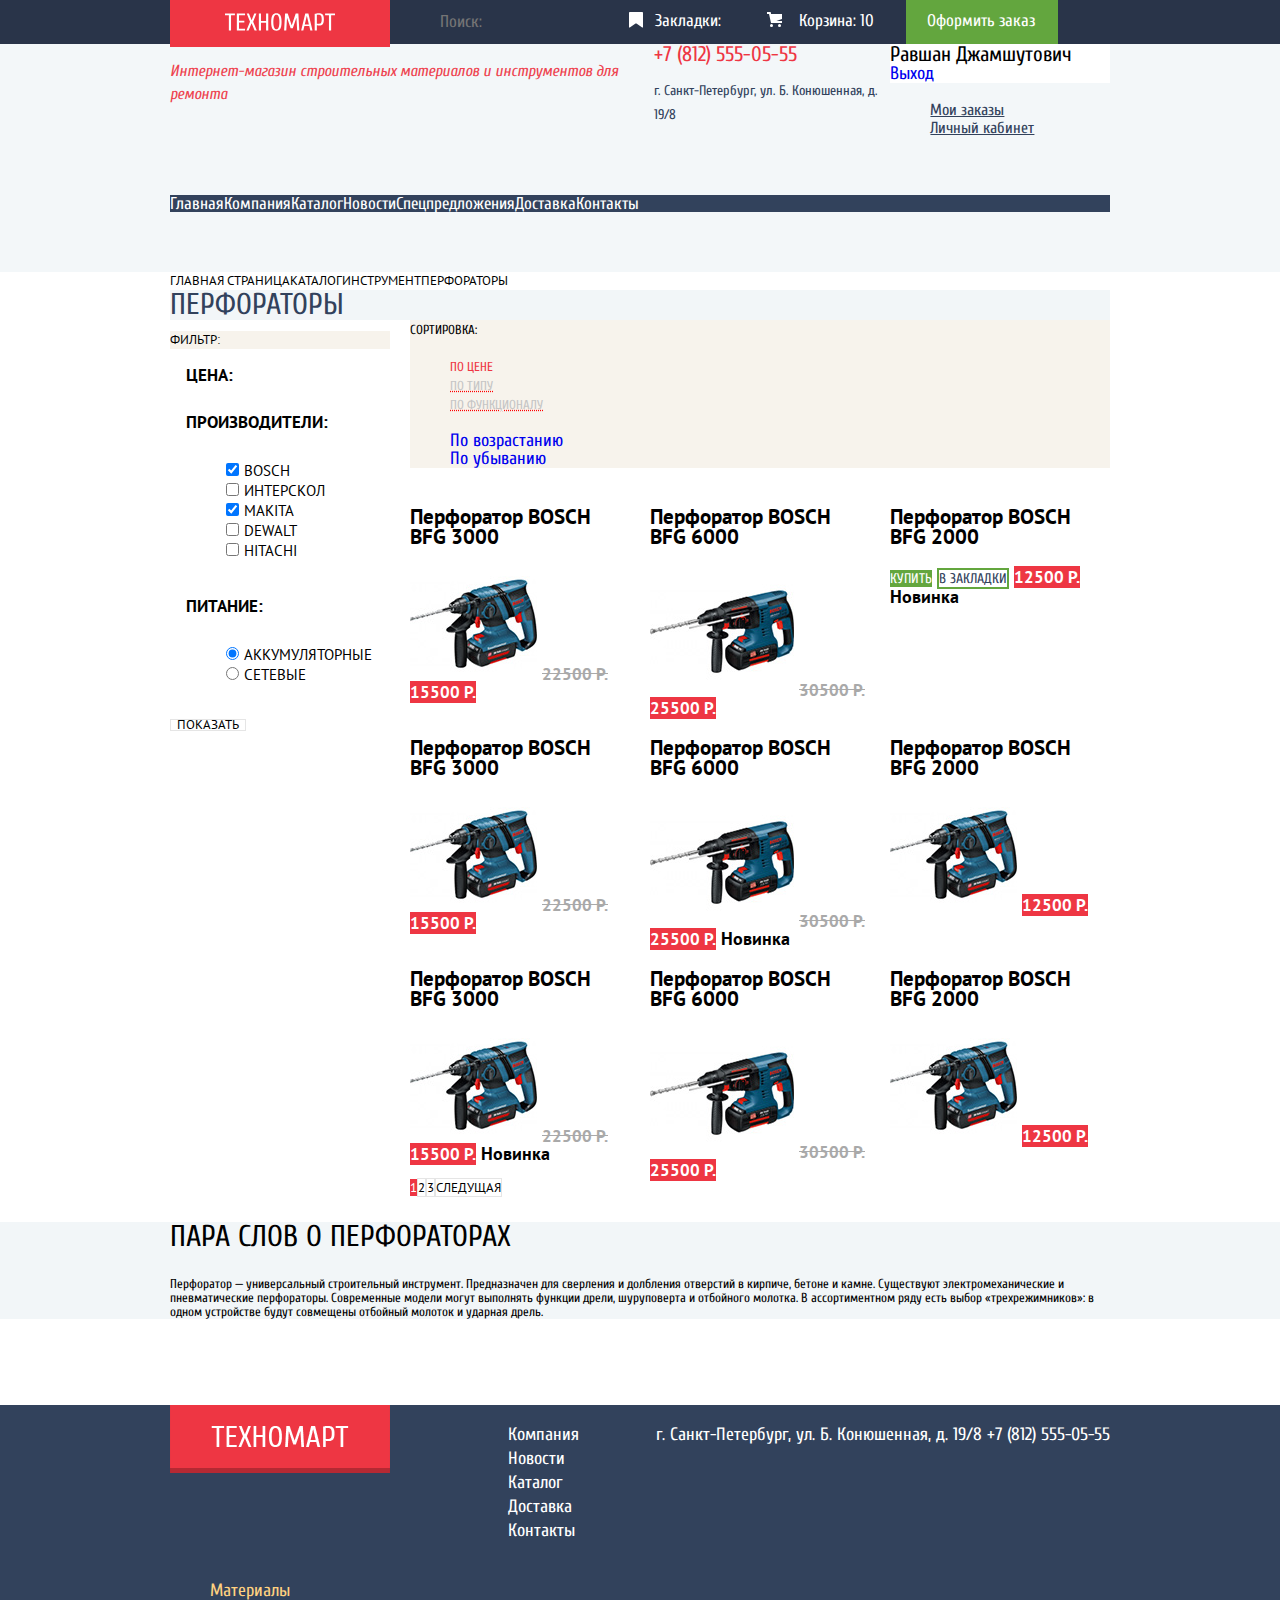
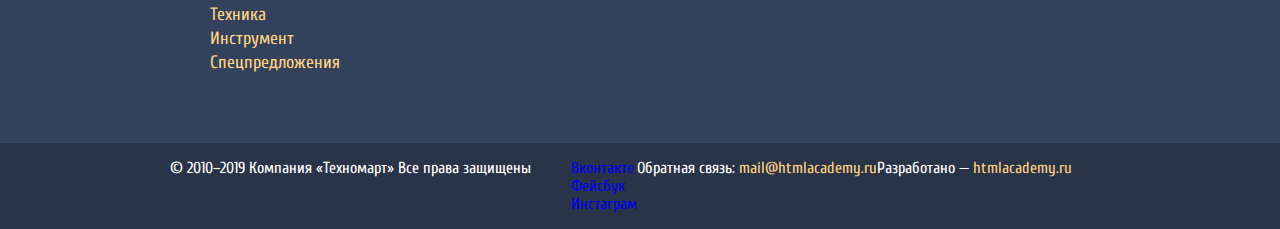
==== commit 078d9511: "Сделала стилизацию верхней  части шапки сайта" ====
--- a/catalog.html
+++ b/catalog.html
@@ -14,12 +14,12 @@
     <div class="header-top-wrapper">
       <div class="top-wrapper-container container">
         <a class="main-header-logo" href="index.html" >
-          <img src="img/main-logo-header.png" width="220" height="47" alt="Логотип интернет-магазина «Техномарт»">
+          <img src="img/logo-technomart.svg" width="220" height="47" alt="Логотип интернет-магазина «Техномарт»">
         </a>
         <form class="search-form" action="htmlacademy.ru" method="get">
+          <button class="search-icon visually-hidden" type="submit">Поиск</button>
           <input class="search-input" type="text" name="search" id="search" placeholder="Поиск:">
           <label class="visually-hidden" for="search">Поиск</label>
-          <button class="search-icon" type="submit">Поиск</button>
         </form>
         <a class="bookmarks" href="bookmarks.html">Закладки:</a>
         <a class="cart" href="cart.html">Корзина: 10</a>
--- a/css/style.css
+++ b/css/style.css
@@ -14,6 +14,22 @@
   text-decoration: none;
 }
 
+.visually-hidden:not(:focus):not(:active) {
+  position: absolute;
+
+  width: 1px;
+  height: 1px;
+  margin: -1px;
+  border: 0;
+  padding: 0;
+
+  white-space: nowrap;
+
+  clip-path: inset(100%);
+  clip: rect(0 0 0 0);
+  overflow: hidden;
+}
+
 .btn {
   font-size: 14px;
   text-transform: uppercase;
@@ -33,16 +49,62 @@
 }
 
 .main-header {
+  display: flex;
+  flex-direction: column;
+
   background-color: #f3f7f9;
 }
 
+/*стили для верхней части шапки*/
 .header-top-wrapper {
   font-size: 17px;
 
   background-color: #293449;
 }
 
+.top-wrapper-container {
+  display: flex;
+  flex-wrap: wrap;
+}
+
+
+.main-header-logo img {
+  position: relative;
+
+  width:110px;
+  height: 18px;
+  padding-top: 13px;
+  padding-right: 55px;
+  padding-bottom: 9px;
+  padding-left: 55px;
+
+}
+
+.main-header-logo::before {
+  content: "";
+
+  position: absolute;
+  width: 220px;
+  height: 47px;
+
+  background-color: #ee3643;
+  box-shadow: ;
+}
+
+.main-header-logo:hover::before,
+.main-header-logo:focus::before {
+  background-color: #ca2c37;
+}
+
+.main-header-logo:active::before {
+  background-color: #ba2732;
+}
+
 .search-input {
+  padding-top: 12px;
+  padding-bottom: 12px;
+  padding-left: 50px;
+
   background-color: #293449;
 
   border: none;
@@ -56,11 +118,60 @@
   background-color: #ffffff;
 }
 
-.bookmarks,
+.bookmarks {
+  position: relative;
+
+  padding-top: 12px;
+  padding-right: 28px;
+  padding-bottom: 12px;
+  padding-left: 43px;
+
+  color: #ffffff;
+
+  background-color: #293449;
+}
+
+.bookmarks::before {
+  content: "";
+
+  position: absolute;
+  top: 12px;
+  left: 17px;
+
+  width: 14px;
+  height: 16px;
+
+  background-image: url(../img/icon-bookmark.svg);
+  background-repeat: no-repeat;
+  background-position: 0 0;
+}
+
 .cart {
+  position: relative;
+
+  padding-top: 12px;
+  padding-right: 32px;
+  padding-bottom: 12px;
+  padding-left: 50px;
+
   color: #ffffff;
 
   background-color: #293449;
+}
+
+.cart::before {
+  content: "";
+
+  position: absolute;
+  top: 12px;
+  left: 18px;
+
+  width: 15px;
+  height: 15px;
+
+  background-image: url(../img/icon-cart.svg);
+  background-repeat: no-repeat;
+  background-position: 0 0;
 }
 
 .bookmarks:hover,
@@ -70,12 +181,22 @@
 
 .bookmarks:active,
 .cart:active {
-  color: #8b8e94;
+  color: rgba(255, 255, 255, 0.6);
 
   background-color: #161d29;
 }
 
+.bookmarks:active::before,
+.cart:active::before {
+  opacity: 0.6;
+}
+
 .order {
+  padding-top: 12px;
+  padding-right: 23px;
+  padding-bottom: 12px;
+  padding-left: 21px;
+
   color: #ffffff;
 
   background-color: #63a63e;
@@ -679,15 +800,6 @@
 
 /*сетка шапки*/
 
-.main-header {
-  display: flex;
-  flex-direction: column;
-}
-
-.header-top-wrapper {
-  /*width: 100%;*/
-  margin-bottom: 45px;
-}
 
 .container {
   width: 940px;
@@ -695,9 +807,7 @@
   padding: 0 10px;
 }
 
-.top-wrapper-container {
-  display: flex;
-}
+
 
 .header-center-wrapper {
   width: 940px;
@@ -868,3 +978,6 @@
   margin: 0;
   padding: 0;
 }
+
+/*стили для микросеток*/
+
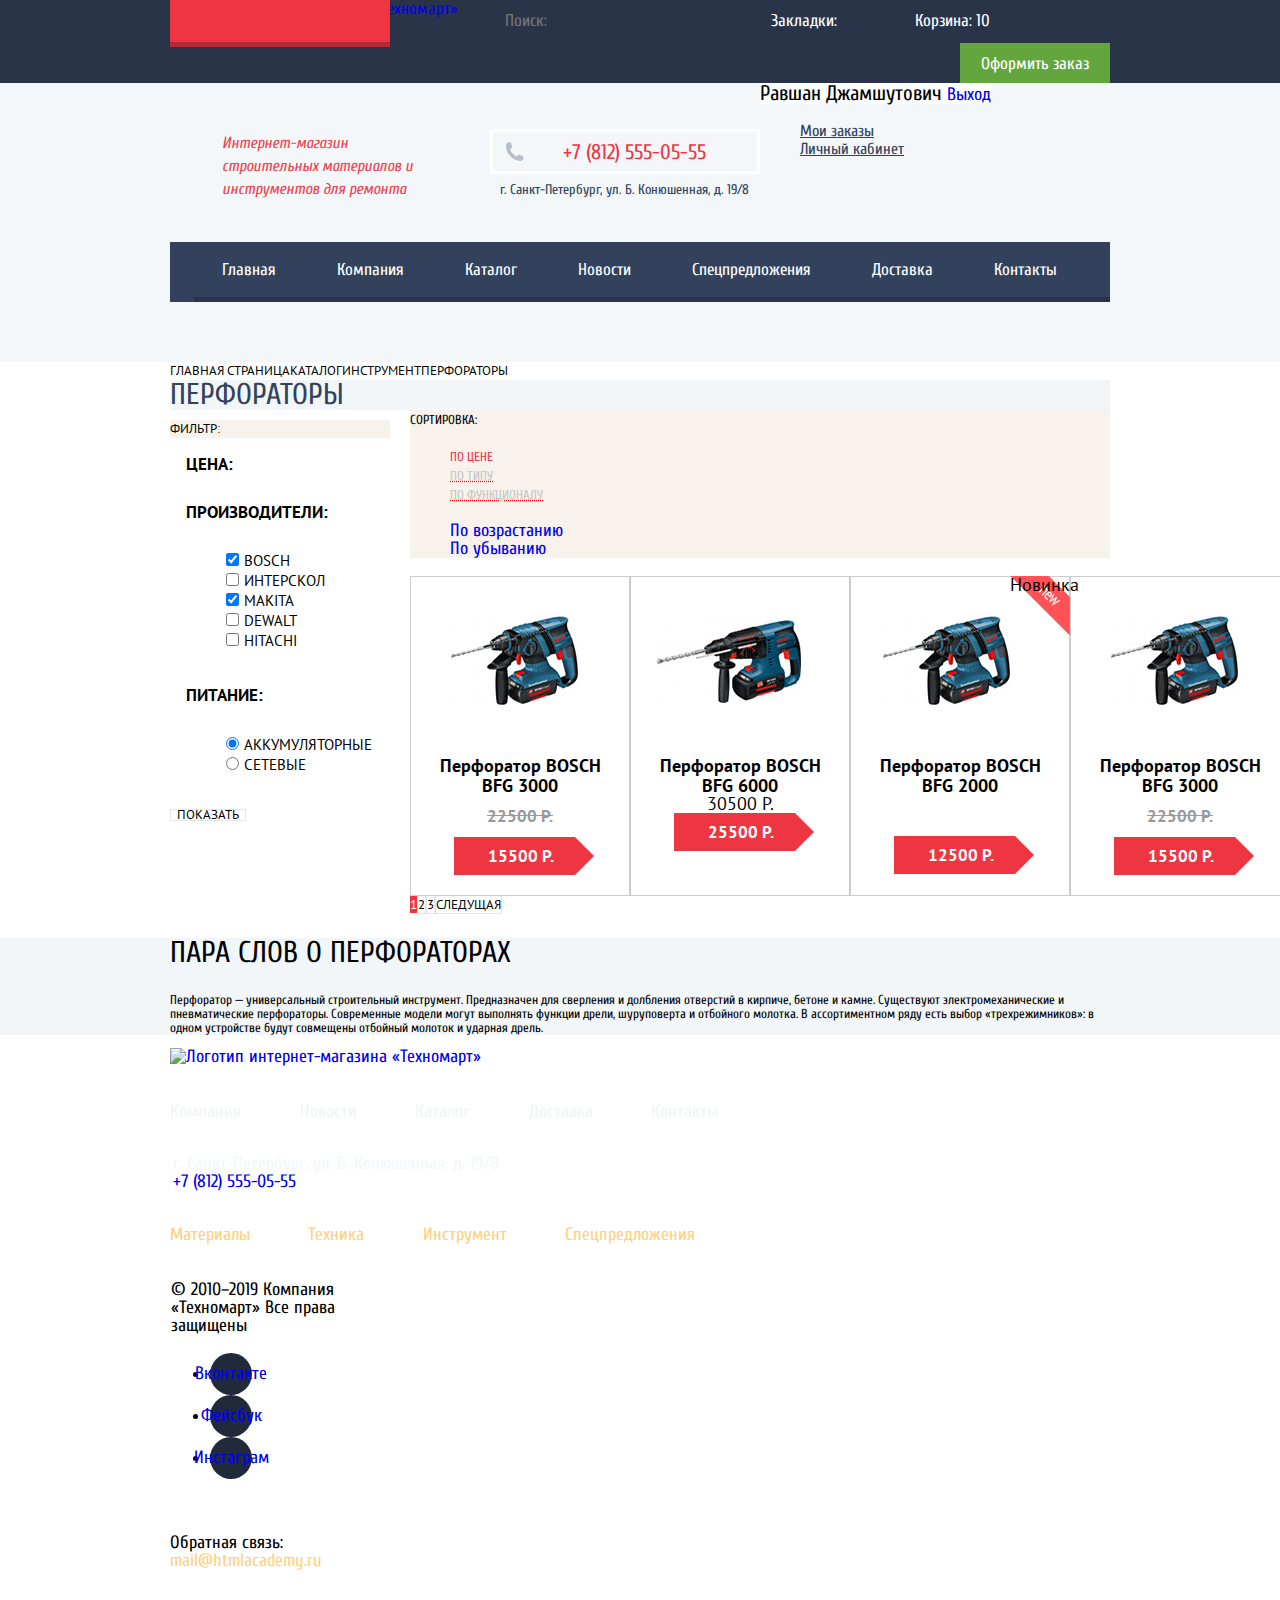
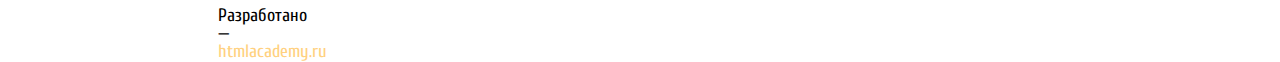
==== commit 40c90469: "Выполнила стилизацию главной страницы без всплывающих окон" ====
--- a/catalog.html
+++ b/catalog.html
@@ -60,186 +60,213 @@
   <!-- основная часть сайта -->
   <main>
     <div class="container">
-    <ul class="breadcrumbs">
-      <li><a class="breadcrumbs-link" href="index.html">Главная страница</a></li>
-      <li><a class="breadcrumbs-link" href="catalog.html">Каталог</a></li>
-      <li><a class="breadcrumbs-link" href="tools.html">Инструмент</a></li>
-      <li><a class="breadcrumbs-link">Перфораторы</a></li>
-    </ul>
-    <h1 class="main-title"><a>Перфораторы</a></h1>
-    <div class="inner-columns">
-      <section class="filters">
-        <h2 class="filter-title">Фильтр:</h2>
-        <form class="filter-form" action="https://echo.htmlacademy.ru" method="get">
-          <fieldset class="cost">
-            <legend class="fieldset-title">Цена:</legend>
-          </fieldset>
-          <fieldset class="producers">
-            <legend class="fieldset-title">Производители:</legend>
-            <ul class="producers-list">
-              <li class="filter-option">
-                <input type="checkbox" name="bosch" id="bosch" checked>
-                <label class="filter-label" for="bosh">Bosch</label>
-              </li>
-              <li class="filter-option">
-                <input type="checkbox" name="interscol" id="interscol">
-                <label class="filter-label" for="interscol">Интерскол</label>
-              </li>
-              <li class="filter-option">
-                <input type="checkbox" name="makita" id="makita" checked>
-                <label class="filter-label" for="makita">Makita</label>
-              </li>
-              <li class="filter-option">
-                <input type="checkbox" name="dewalt" id="dewalt">
-                <label class="filter-label" for="dewalt">Dewalt</label>
-              </li>
-              <li class="filter-option">
-                <input type="checkbox" name="hitachi" id="hitachi">
-                <label class="filter-label" for=""hitachi>Hitachi</label>
+      <ul class="breadcrumbs">
+        <li><a class="breadcrumbs-link" href="index.html">Главная страница</a></li>
+        <li><a class="breadcrumbs-link" href="catalog.html">Каталог</a></li>
+        <li><a class="breadcrumbs-link" href="tools.html">Инструмент</a></li>
+        <li><a class="breadcrumbs-link">Перфораторы</a></li>
+      </ul>
+      <h1 class="main-title"><a>Перфораторы</a></h1>
+      <div class="inner-columns">
+        <section class="filters">
+          <h2 class="filter-title">Фильтр:</h2>
+          <form class="filter-form" action="https://echo.htmlacademy.ru" method="get">
+            <fieldset class="cost">
+              <legend class="fieldset-title">Цена:</legend>
+            </fieldset>
+            <fieldset class="producers">
+              <legend class="fieldset-title">Производители:</legend>
+              <ul class="producers-list">
+                <li class="filter-option">
+                  <input type="checkbox" name="bosch" id="bosch" checked>
+                  <label class="filter-label" for="bosh">Bosch</label>
+                </li>
+                <li class="filter-option">
+                  <input type="checkbox" name="interscol" id="interscol">
+                  <label class="filter-label" for="interscol">Интерскол</label>
+                </li>
+                <li class="filter-option">
+                  <input type="checkbox" name="makita" id="makita" checked>
+                  <label class="filter-label" for="makita">Makita</label>
+                </li>
+                <li class="filter-option">
+                  <input type="checkbox" name="dewalt" id="dewalt">
+                  <label class="filter-label" for="dewalt">Dewalt</label>
+                </li>
+                <li class="filter-option">
+                  <input type="checkbox" name="hitachi" id="hitachi">
+                  <label class="filter-label" for=""hitachi>Hitachi</label>
+                </li>
+              </ul>
+            </fieldset>
+            <fieldset class="batteries">
+              <legend class="fieldset-title">Питание:</legend>
+              <ul class="batteries-list">
+                <li class="filter-option">
+                  <input type="radio" name="battery" value="accumulator" id="filter-accumulator" checked>
+                  <label class="filter-label" for="filter-accumulator">Аккумуляторные</label>
+                </li>
+                <li class="filter-option">
+                  <input type="radio" name="battery" value="network" id="filter-network">
+                  <label class="filter-label" for="filter-network">Сетевые</label>
+                </li>
+              </ul>
+            </fieldset>
+            <button class="filter-btn" type="submit">Показать</button>
+          </form>
+        </section>
+        <section class="catalog">
+          <h2 class="visually-hidden">Список перфораторов</h2>
+          <div class="sorting-wrapper">
+            <span class="sorting">Сортировка:</span>
+            <ul class="sorting-category">
+              <li class="sorting-category-item">
+                <a class="sorting-option sorting-option-current href="#">По цене</a>
+              </li>
+              <li class="sorting-category-item">
+                <a class="sorting-option  href="#">По типу</a>
+              </li>
+              <li class="sorting-category-item">
+                <a class="sorting-option href="#">По функционалу</a>
               </li>
             </ul>
-          </fieldset>
-          <fieldset class="batteries">
-            <legend class="fieldset-title">Питание:</legend>
-            <ul class="batteries-list">
-              <li class="filter-option">
-                <input type="radio" name="battery" value="accumulator" id="filter-accumulator" checked>
-                <label class="filter-label" for="filter-accumulator">Аккумуляторные</label>
-              </li>
-              <li class="filter-option">
-                <input type="radio" name="battery" value="network" id="filter-network">
-                <label class="filter-label" for="filter-network">Сетевые</label>
+            <ul class="sorting-direction">
+              <li class="sorting-direction-item">
+                <a href="#">По возрастанию</a>
+              </li>
+              <li class="sorting-direction-item">
+                <a href="#">По убыванию</a>
               </li>
             </ul>
-          </fieldset>
-          <button class="filter-btn" type="submit">Показать</button>
-        </form>
-      </section>
-      <section class="catalog">
-        <h2 class="visually-hidden">Список перфораторов</h2>
-        <div class="sorting-wrapper">
-          <span class="sorting">Сортировка:</span>
-          <ul class="sorting-category">
-            <li class="sorting-category-item">
-              <a class="sorting-option sorting-option-current href="#">По цене</a>
-            </li>
-            <li class="sorting-category-item">
-              <a class="sorting-option  href="#">По типу</a>
-            </li>
-            <li class="sorting-category-item">
-              <a class="sorting-option href="#">По функционалу</a>
+          </div>
+          <ul class="catalog-items">
+            <li class="catalog-item">
+              <div class="actions">
+                <a class="buy-link" href="#">Купить</a>
+                <a class="bookmarks-link" href="#">В закладки</a>
+              </div>
+              <div class="product-image">
+                <img class="product-second" src="img/product-2.jpg" width="127" height="89" alt="Перфоратор BOSCH BFG 3000">
+              </div>
+              <h3 class="product-title">Перфоратор BOSCH <span class="product-model">BFG 3000</span></h3>
+              <span class="discount">22500 Р.</span>
+              <span class="price">15500 Р.</span>
+            </li>
+            <li class="catalog-item">
+              <div class="actions">
+                <a class="buy-link" href="#">Купить</a>
+                <a class="bookmarks-link" href="#">В закладки</a>
+              </div>
+              <div class="product-image">
+                <img class="product-third" src="img/product-3.jpg" width="144" height="83" alt="Перфоратор BOSCH BFG 6000">
+              </div>
+              <h3 class="product-title">Перфоратор BOSCH <span class="product-model">BFG 6000</span></h3>
+              <span class="old-price">30500 Р.</span>
+              <span class="price">25500 Р.</span>
+            </li>
+            <li class="catalog-item">
+              <span class="flag flag-new">Новинка</span>
+              <div class="actions">
+                <a class="buy-link" href="#">Купить</a>
+                <a class="bookmarks-link" href="#">В закладки</a>
+              </div>
+              <div class="product-image">
+                <img class="product-forth" src="img/product-2.jpg" width="127" height="89" alt="Перфоратор BOSCH BFG 2000">
+              </div>
+              <h3 class="product-title">Перфоратор BOSCH <span class="product-model">BFG 2000</span></h3>
+              <span class="discount"></span>
+              <span class="price">12500 Р.</span>
+            </li>
+            <li class="catalog-item">
+              <div class="actions">
+                <a class="buy-link" href="#">Купить</a>
+                <a class="bookmarks-link" href="#">В закладки</a>
+              </div>
+              <div class="product-image">
+                <img class="product-second" src="img/product-2.jpg" width="127" height="89" alt="Перфоратор BOSCH BFG 3000">
+              </div>
+              <h3 class="product-title">Перфоратор BOSCH <span class="product-model">BFG 3000</span></h3>
+              <span class="discount">22500 Р.</span>
+              <span class="price">15500 Р.</span>
+            </li>
+            <li class="catalog-item">
+              <span class="flag flag-new">Новинка</span>
+              <div class="actions">
+                <a class="buy-link" href="#">Купить</a>
+                <a class="bookmarks-link" href="#">В закладки</a>
+              </div>
+              <div class="product-image">
+                <img class="product-third" src="img/product-3.jpg" width="144" height="83" alt="Перфоратор BOSCH BFG 6000">
+              </div>
+              <h3 class="product-title">Перфоратор BOSCH <span class="product-model">BFG 6000</span></h3>
+              <span class="old-price">30500 Р.</span>
+              <span class="price">25500 Р.</span>
+            </li>
+            <li class="catalog-item">
+              <span class="flag flag-new">Новинка</span>
+              <div class="actions">
+                <a class="buy-link" href="#">Купить</a>
+                <a class="bookmarks-link" href="#">В закладки</a>
+              </div>
+              <div class="product-image">
+                <img class="product-forth" src="img/product-2.jpg" width="127" height="89" alt="Перфоратор BOSCH BFG 2000">
+              </div>
+              <h3 class="product-title">Перфоратор BOSCH BFG 2000</h3>
+              <span class="discount"></span>
+              <span class="price">12500 Р.</span>
+            </li>
+            <li class="catalog-item">
+              <span class="flag flag-new">Новинка</span>
+              <div class="actions">
+                <a class="buy-link" href="#">Купить</a>
+                <a class="bookmarks-link" href="#">В закладки</a>
+              </div>
+              <div class="product-image">
+                <img class="product-second" src="img/product-2.jpg" width="127" height="89" alt="Перфоратор BOSCH BFG 3000">
+              </div>
+              <h3 class="product-title">Перфоратор BOSCH BFG 3000</h3>
+              <span class="discount">22500 Р.</span>
+              <span class="price">15500 Р.</span>
+            </li>
+            <li class="catalog-item">
+              <div class="actions">
+                <a class="buy-link" href="#">Купить</a>
+                <a class="bookmarks-link" href="#">В закладки</a>
+              </div>
+              <div class="product-image">
+                <img class="product-third" src="img/product-3.jpg" width="144" height="83" alt="Перфоратор BOSCH BFG 6000">
+              </div>
+              <h3 class="product-title">Перфоратор BOSCH BFG 6000</h3>
+              <span class="old-price">30500 Р.</span>
+              <span class="price">25500 Р.</span>
+            </li>
+            <li class="catalog-item">
+              <span class="flag flag-new">Новинка</span>
+              <div class="actions">
+                <a class="buy-link" href="#">Купить</a>
+                <a class="bookmarks-link" href="#">В закладки</a>
+              </div>
+              <div class="product-image">
+                <img class="product-forth" src="img/product-2.jpg" width="127" height="89" alt="Перфоратор BOSCH BFG 2000">
+              </div>
+              <h3 class="product-title">Перфоратор BOSCH BFG 2000</h3>
+              <span class="discount"></span>
+              <span class="price">12500 Р.</span>
             </li>
           </ul>
-          <ul class="sorting-direction">
-            <li class="sorting-direction-item">
-              <a href="#">По возрастанию</a>
-            </li>
-            <li class="sorting-direction-item">
-              <a href="#">По убыванию</a>
-            </li>
+          <ul class="pagination-list">
+            <li><a class="pagination-link pagination-link-current">1</a></li>
+            <li><a class="pagination-link href="#">2</a></li>
+            <li><a class="pagination-link href="#">3</a></li>
+            <li><a class="pagination-link href="#">Следущая</a></li>
           </ul>
         </div>
-        <ul class="catalog-list">
-          <li class="catalog-item">
-            <article class="catalog-article">
-              <h3>
-              <a class="article-link" href="#">Перфоратор BOSCH BFG 3000</a>
-              </h3>
-              <img src="img/product-2.jpg" width="127" height="112" alt="Перфоратор BOSCH BFG 3000">
-              <span class="old-price">22500 Р.</span>
-              <span class="price">15500 Р.</span>
-            </article>
-          </li>
-          <li class="catalog-item">
-            <article class="catalog-article">
-              <h3>
-              <a class="article-link" href="catalog-item.html">Перфоратор BOSCH BFG 6000</a>
-              </h3>
-              <img src="img/product-3.jpg" width="144" height="128" alt="Перфоратор BOSCH BFG 6000">
-              <span class="old-price">30500 Р.</span>
-              <span class="price">25500 Р.</span>
-            </article>
-          </li>
-          <li class="catalog-item">
-            <article class="catalog-article">
-              <h3>
-              <a class="article-link" href="catalog-item.html">Перфоратор BOSCH BFG 2000</a>
-              </h3>
-              <a class="buy-link" href="cart.html">Купить</a>
-              <a class="bookmarks-link" href="bookmarks.html">В закладки</a>
-              <span class="price">12500 Р.</span>
-              <b class="new">Новинка</b>
-            </article>
-          </li>
-          <li class="catalog-item">
-            <article class="catalog-article">
-              <h3>
-              <a class="article-link" href="catalog-item.html">Перфоратор BOSCH BFG 3000</a>
-              </h3>
-              <img src="img/product-2.jpg" width="127" height="112" alt="Перфоратор BOSCH BFG 3000">
-              <span class="old-price">22500 Р.</span>
-              <span class="price">15500 Р.</span>
-            </article>
-          </li>
-          <li class="catalog-item">
-            <article class="catalog-article">
-              <h3><a class="article-link" href="catalog-item.html">Перфоратор BOSCH BFG 6000</a></h3>
-              <img src="img/product-3.jpg" width="144" height="128" alt="Перфоратор BOSCH BFG 6000">
-              <span class="old-price">30500 Р.</span>
-              <span class="price">25500 Р.</span>
-              <b class="new">Новинка</b>
-            </article>
-          </li>
-          <li class="catalog-item">
-            <article class="catalog-article">
-              <h3>
-              <a class="article-link" href="catalog-item.html">Перфоратор BOSCH BFG 2000</a>
-              </h3>
-              <img src="img/product-2.jpg" width="127" height="112" alt="Перфоратор BOSCH BFG 2000">
-              <span class="price">12500 Р.</span>
-            </article>
-          </li>
-          <li class="catalog-item">
-            <article class="catalog-article">
-              <h3><a class="article-link" href="catalog-item.html">Перфоратор BOSCH BFG 3000</a></h3>
-              <img src="img/product-2.jpg" width="127" height="112" alt="Перфоратор BOSCH BFG 3000">
-              <span class="old-price">22500 Р.</span>
-              <span class="price">15500 Р.</span>
-              <b class="new">Новинка</b>
-            </article>
-          </li>
-          <li class="catalog-item">
-            <article class="catalog-article">
-              <h3>
-              <a class="article-link" href="catalog-item.html">Перфоратор BOSCH BFG 6000</a>
-              </h3>
-              <img src="img/product-3.jpg" width="144" height="128" alt="Перфоратор BOSCH BFG 6000">
-              <span class="old-price">30500 Р.</span>
-              <span class="price">25500 Р.</span>
-            </article>
-          </li>
-          <li class="catalog-item">
-            <article class="catalog-article">
-              <h3><a class="article-link" href="catalog-item.html">Перфоратор BOSCH BFG 2000</a>
-              </h3>
-              <img src="img/product-2.jpg" width="127" height="112" alt="Перфоратор BOSCH BFG 2000">
-              <span class="price">12500 Р.</span>
-            </article>
-          </li>
-        </ul>
-        <ul class="pagination-list">
-          <li><a class="pagination-link pagination-link-current">1</a></li>
-          <li><a class="pagination-link href="#">2</a></li>
-          <li><a class="pagination-link href="#">3</a></li>
-          <li><a class="pagination-link href="#">Следущая</a></li>
-        </ul>
-      </div>
       </div>
     </section>
     <section class="additional-info">
       <div class="container">
-      <h2 class="additional-title">Пара слов о перфораторах</h2>
-      <p class="additional-description">Перфоратор — универсальный строительный инструмент. Предназначен для сверления и долбления отверстий в кирпиче, бетоне и камне. Существуют электромеханические и пневматические перфораторы. Современные модели могут выполнять функции дрели, шуруповерта и отбойного молотка. В ассортиментном ряду есть выбор «трехрежимников»: в одном устройстве будут совмещены отбойный молоток и ударная дрель.</p>
+        <h2 class="additional-title">Пара слов о перфораторах</h2>
+        <p class="additional-description">Перфоратор — универсальный строительный инструмент. Предназначен для сверления и долбления отверстий в кирпиче, бетоне и камне. Существуют электромеханические и пневматические перфораторы. Современные модели могут выполнять функции дрели, шуруповерта и отбойного молотка. В ассортиментном ряду есть выбор «трехрежимников»: в одном устройстве будут совмещены отбойный молоток и ударная дрель.</p>
       </div>
     </section>
   </main>
@@ -247,44 +274,44 @@
   <footer class="main-footer">
     <div class="footer-top">
       <div class="footer-top-container container">
-      <a class="main-logo" href="index.html">
-        <img src="img/main-logo-footer.png" width="220" height="68" alt="Логотип интернет-магазина «Техномарт»">
-      </a>
-      <ul class="footer-nav-company">
-        <li><a class="nav-company-link" href="company.html">Компания</a></li>
-        <li><a class="nav-company-link" href="news.html">Новости</a></li>
-        <li><a class="nav-company-link">Каталог</a></li>
-        <li><a class="nav-company-link" href="delivery.html">Доставка</a></li>
-        <li><a class="nav-company-link" href="contacts.html">Контакты</a></li>
-      </ul>
-      <p class="footer-contacts">г. Санкт-Петербург, ул. Б. Конюшенная, д. 19/8
-      <a class="footer-phone" href="tel:8125550505">+7 (812) 555-05-55</a>
-      </p>
-      <ul class="footer-nav-articles">
-        <li><a  class="nav-articles-link" href="materials.html">Материалы</a></li>
-        <li><a  class="nav-articles-link" href="technics.html">Техника</a></li>
-        <li><a  class="nav-articles-link" href="tools.html">Инструмент</a></li>
-        <li><a  class="nav-articles-link" href="special.html">Спецпредложения</a></li>
-      </ul>
+        <a class="main-logo" href="index.html">
+          <img src="img/main-logo-footer.png" width="220" height="68" alt="Логотип интернет-магазина «Техномарт»">
+        </a>
+        <ul class="footer-nav-company">
+          <li><a class="nav-company-link" href="company.html">Компания</a></li>
+          <li><a class="nav-company-link" href="news.html">Новости</a></li>
+          <li><a class="nav-company-link">Каталог</a></li>
+          <li><a class="nav-company-link" href="delivery.html">Доставка</a></li>
+          <li><a class="nav-company-link" href="contacts.html">Контакты</a></li>
+        </ul>
+        <p class="footer-contacts">г. Санкт-Петербург, ул. Б. Конюшенная, д. 19/8
+          <a class="footer-phone" href="tel:8125550505">+7 (812) 555-05-55</a>
+        </p>
+        <ul class="footer-nav-articles">
+          <li><a  class="nav-articles-link" href="materials.html">Материалы</a></li>
+          <li><a  class="nav-articles-link" href="technics.html">Техника</a></li>
+          <li><a  class="nav-articles-link" href="tools.html">Инструмент</a></li>
+          <li><a  class="nav-articles-link" href="special.html">Спецпредложения</a></li>
+        </ul>
       </div>
     </div>
     <div class="footer-bottom">
       <div class="footer-bottom-container container">
-      <div class="footer-bottom-copyright">
-        <p class="footer-copyright">© 2010–2019 Компания «Техномарт»
-        Все права защищены</p>
-      </div>
-      <ul class="social-buttons">
-        <li><a class="social-button" href="#">Вконтакте</a></li>
-        <li><a class="social-button" href="#">Фейсбук</a></li>
-        <li><a class="social-button" href="#">Инстаграм</a></li>
-      </ul>
-      <p class="footer-feedback">Обратная связь:
-        <a class="feedback-link" href="mailto:mail@htmlacademy.ru">mail@htmlacademy.ru</a>
-      </p>
-      <p class="footer-development">Разработано —
-        <a class="development-link" href="https://htmlacademy.ru/intensive/htmlcss">htmlacademy.ru</a>
-      </p>
+        <div class="footer-bottom-copyright">
+          <p class="footer-copyright">© 2010–2019 Компания «Техномарт»
+          Все права защищены</p>
+        </div>
+        <ul class="social-buttons">
+          <li><a class="social-button" href="#">Вконтакте</a></li>
+          <li><a class="social-button" href="#">Фейсбук</a></li>
+          <li><a class="social-button" href="#">Инстаграм</a></li>
+        </ul>
+        <p class="footer-feedback">Обратная связь:
+          <a class="feedback-link" href="mailto:mail@htmlacademy.ru">mail@htmlacademy.ru</a>
+        </p>
+        <p class="footer-development">Разработано —
+          <a class="development-link" href="https://htmlacademy.ru/intensive/htmlcss">htmlacademy.ru</a>
+        </p>
       </div>
     </div>
   </footer>
--- a/css/style.css
+++ b/css/style.css
@@ -31,12 +31,15 @@
 }
 
 .btn {
+  display: block;
+
   font-size: 14px;
   text-transform: uppercase;
   color: #ffffff;
 
   background-color: #ee3643;
   border: none;
+  border-radius: 3px;
 }
 
 .btn:hover,
@@ -55,7 +58,6 @@
   background-color: #f3f7f9;
 }
 
-/*стили для верхней части шапки*/
 .header-top-wrapper {
   font-size: 17px;
 
@@ -67,28 +69,33 @@
   flex-wrap: wrap;
 }
 
-
-.main-header-logo img {
-  position: relative;
-
-  width:110px;
+.main-header-logo {
+  position: relative;
+}
+
+.logo  {
+  position: relative;
+
+  width: 110px;
   height: 18px;
   padding-top: 13px;
   padding-right: 55px;
-  padding-bottom: 9px;
+  padding-bottom: 7px;
   padding-left: 55px;
-
 }
 
 .main-header-logo::before {
   content: "";
 
   position: absolute;
+  top: 0;
+  left: 0;
+
   width: 220px;
   height: 47px;
 
   background-color: #ee3643;
-  box-shadow: ;
+  box-shadow: inset 0 -5px rgba(0, 0, 0, 0.24);
 }
 
 .main-header-logo:hover::before,
@@ -100,78 +107,86 @@
   background-color: #ba2732;
 }
 
+.search-form {
+  position: relative;
+}
+
 .search-input {
+  box-sizing: border-box;
+  width: 271px;
+  padding-top: 11px;
+  padding-left: 48px;
+  padding-bottom: 12px;
+
+  background-color: #293449;
+
+  border: none;
+}
+
+.search-icon {
+  position: absolute;
+  top: 12px;
+  left: 17px;
+}
+
+.bookmarks {
+  position: relative;
+
   padding-top: 12px;
-  padding-bottom: 12px;
+  padding-right: 28px;
+  padding-bottom: 10px;
+  padding-left: 43px;
+
+  color: #ffffff;
+
+  background-color: #293449;
+}
+
+.bookmark-icon {
+  position: absolute;
+  top: 12px;
+  left: 17px;
+
+  width: 14px;
+  height: 16px;
+}
+
+.cart {
+  position: relative;
+
+  padding-top: 12px;
+  padding-right: 29px;
+  padding-bottom: 10px;
   padding-left: 50px;
 
+  color: #ffffff;
+
   background-color: #293449;
-
-  border: none;
+}
+
+.cart-icon{
+  position: absolute;
+  top: 12px;
+  left: 18px;
+
+  width: 15px;
+  height: 15px;
 }
 
 .search-input:hover {
   background-color: #212a3a;
 }
 
+.search-input:hover ~ .search-icon path {
+  fill: #ffffff;
+}
+
 .search-input:focus {
   background-color: #ffffff;
 }
 
-.bookmarks {
-  position: relative;
-
-  padding-top: 12px;
-  padding-right: 28px;
-  padding-bottom: 12px;
-  padding-left: 43px;
-
-  color: #ffffff;
-
-  background-color: #293449;
-}
-
-.bookmarks::before {
-  content: "";
-
-  position: absolute;
-  top: 12px;
-  left: 17px;
-
-  width: 14px;
-  height: 16px;
-
-  background-image: url(../img/icon-bookmark.svg);
-  background-repeat: no-repeat;
-  background-position: 0 0;
-}
-
-.cart {
-  position: relative;
-
-  padding-top: 12px;
-  padding-right: 32px;
-  padding-bottom: 12px;
-  padding-left: 50px;
-
-  color: #ffffff;
-
-  background-color: #293449;
-}
-
-.cart::before {
-  content: "";
-
-  position: absolute;
-  top: 12px;
-  left: 18px;
-
-  width: 15px;
-  height: 15px;
-
-  background-image: url(../img/icon-cart.svg);
-  background-repeat: no-repeat;
-  background-position: 0 0;
+.search-input:focus ~ .search-icon path {
+  fill: #ee3643;
 }
 
 .bookmarks:hover,
@@ -179,6 +194,15 @@
   background-color: #212a3a;
 }
 
+.bookmarks:hover .bookmark-icon path,
+.cart:hover .cart-icon path,
+.cart:hover .cart-icon circle,
+.bookmarks:focus .bookmark-icon path,
+.cart:focus .cart-icon path,
+.cart:focus .cart-icon circle {
+  fill: #ffffff;
+}
+
 .bookmarks:active,
 .cart:active {
   color: rgba(255, 255, 255, 0.6);
@@ -186,58 +210,115 @@
   background-color: #161d29;
 }
 
-.bookmarks:active::before,
-.cart:active::before {
-  opacity: 0.6;
+.bookmarks:active .bookmark-icon path,
+.cart:active .cart-icon path,
+.cart:active .cart-icon circle{
+  fill: rgba(255, 255, 255, 0.5);
 }
 
 .order {
+  width: 150px;
+  margin-left: auto;
+  text-align: center;
   padding-top: 12px;
-  padding-right: 23px;
-  padding-bottom: 12px;
-  padding-left: 21px;
+  padding-bottom: 10px;
 
   color: #ffffff;
 
   background-color: #63a63e;
 }
 
-.order:hover {
+.order:hover,
+.order:focus {
   background-color: #5fbb2d;
 }
 
 .order:active {
-  color: #8b8e94;
+  color: rgba(255, 255, 255, 0.5);
 
   background-color: #518534;
 }
 
+.header-center-wrapper {
+  width: 940px;
+  display: flex;
+}
+
 .title {
+  width: 197px;
+  margin: 0;
+  padding: 0;
+  margin-top: 49px;
+  margin-left: 52px;
+
   font-size: 16px;
   font-weight: 400;
   font-style: italic;
   line-height: 23px;
   color: #ee434f;
-
+}
+
+.header-contacts {
+  position: relative;
+
+  width: 270px;
+  box-sizing: border-box;
+
+  margin-top: 46px;
+  margin-left: 71px;
 }
 
 .header-phone {
+  display: block;
+  padding-top: 10px;
+  padding-right: 50px;
+  padding-bottom: 8px;
+  padding-left: 70px;
+
   font-size: 21px;
   line-height: 21px;
   color: #ee3643;
+
+  border: 3px solid #ffffff;
+}
+
+.header-phone::before {
+  content: "";
+  position: absolute;
+  top: 13px;
+  left: 15px;
+
+  width: 19px;
+  height: 19px;
+
+  background-image: url(../img/icon-phone.svg);
 }
 
 .header-address {
+  margin: 0;
+  padding: 0;
+  margin-top: 4px;
+  padding-left: 10px;
+
   font-size: 14px;
   line-height: 24px;
   color: #32425c;
 }
 
 .user-navigation {
+  display: flex;
+  width: 281px;
+  margin: 0;
+  margin-top: 46px;
+  margin-left: 69px;
+  padding: 0;
+
   list-style: none;
 }
 
 .user-navigation-link {
+  display: block;
+
   font-size: 21px;
   line-height: 21px;
   color: #000000;
@@ -251,10 +332,44 @@
 }
 
 .user-navigation-link:active {
-  color: #c5c5c5;
+  color: rgba(0, 0, 0, 0.3);
+}
+
+.login-link {
+  position: relative;
+
+  margin-right: 10px;
+  padding-top: 12px;
+  padding-right: 26px;
+  padding-bottom: 12px;
+  padding-left: 48px;
+}
+
+.login-icon {
+  position: absolute;
+  top: 14px;
+  left: 14px;
+}
+
+.user-navigation-link:hover .login-icon path,
+.user-navigation-link:focus .login-icon path {
+  fill: #32425c;
+}
+
+.user-navigation-link:active .login-icon path {
+  fill: rgba(0, 0, 0, 0.3);
+}
+
+.registration-link {
+  padding-top: 12px;
+  padding-right: 24px;
+  padding-bottom: 12px;
+  padding-left: 23px;
 }
 
 .main-navigation {
+  width: 940px;
+
   font-size: 17px;
   line-height: 17px;
   color: #ffffff;
@@ -263,11 +378,35 @@
 }
 
 .site-navigation {
+  display: flex;
+  margin: 0;
+  margin-top: 40px;
+  margin-bottom: 60px;
+  margin-left: 24px;
+  padding: 0;
+
   list-style: none;
+  box-shadow: inset 0 -5px #293449;
 }
 
 .site-navigation-link {
+  display: block;
+  padding-top: 19px;
+  padding-right: 33px;
+  padding-bottom: 24px;
+  padding-left: 28px;
+
   color: #ffffff;
+}
+
+.site-navigation-item:nth-child(2) .site-navigation-link {
+  padding-left: 30px;
+  padding-right: 31px;
+}
+
+.site-navigation-item:nth-child(5) .site-navigation-link {
+  padding-left: 26px;
+  padding-right: 35px;
 }
 
 .site-navigation-link:hover,
@@ -276,54 +415,235 @@
 }
 
 .site-navigation-link:active {
-  color: #7f858f;
+  color: rgba(255, 255, 255, 0.5);
 
   background-color: #1d2739;
 }
 
-/*.promo-item-materials {
+.promo {
+  display: flex;
+  flex-wrap: wrap;
+  margin-bottom: 52px;
+}
+
+.promo-top-wrapper {
+  display: flex;
+  justify-content: space-between;
+  width: 940px;
+}
+
+.promo-bottom-wrapper {
+  display: flex;
+  flex-direction: row-reverse;
+  justify-content: space-between;
+  width: 940px;
+}
+
+.promo-right-wrapper {
+  width: 300px;
+  display: flex;
+  flex-direction: column;
+  align-items: flex-end;
+  margin-left: 20px;
+}
+
+.promo-item-materials {
+  position: relative;
+
+  width: 300px;
+  margin-top: 59px;
+
   background-color: #ffbf47;
 }
 
+.promo-item-materials::after {
+  content: "";
+
+  position: absolute;
+  top: 31px;
+  right: 43px;
+
+  width: 44px;
+  height: 65px;
+
+  background-image: url("../img/icon-materials.svg");
+  background-repeat: no-repeat;
+  background-position: 0 0;
+}
+
 .promo-item-tools {
+  position: relative;
+
+  width: 300px;
+  margin-top: 59px;
+
   background-color: #3bbce3;
 }
 
+.promo-item-tools::after {
+  content: "";
+
+  position: absolute;
+  top: 33px;
+  right: 28px;
+
+  width: 75px;
+  height: 61px;
+
+  background-image: url("../img/icon-tools.svg");
+  background-repeat: no-repeat;
+  background-position: 0 0;
+}
+
 .promo-item-technics {
+  position: relative;
+
+  width: 300px;
+  margin-top: 59px;
+
   background-color: #dc91d8;
 }
 
+.promo-item-technics::after {
+  content: "";
+
+  position: absolute;
+  top: 31px;
+  right: 31px;
+
+  width: 78px;
+  height: 62px;
+
+  background-image: url("../img/icon-technics.svg");
+  background-repeat: no-repeat;
+  background-position: 0 0;
+}
+
 .promo-item-discount {
+  position: relative;
+
+  width: 300px;
+  margin-top: 20px;
+
   background-color: #8ed78f;
 }
 
+.promo-item-discount::after {
+  content: "";
+
+  position: absolute;
+  top: 26px;
+  right: 45px;
+
+  width: 59px;
+  height: 72px;
+
+  background-image: url("../img/icon-discount.svg");
+  background-repeat: no-repeat;
+  background-position: 0 0;
+}
+
 .promo-item-delivery {
+  position: relative;
+
+  width: 300px;
+  margin-top: 20px;
+  margin-bottom: 0;
+
   background-color: #ffc047;
-}*/
+}
+
+.promo-item-delivery::after {
+  content: "";
+
+  position: absolute;
+  top: 32px;
+  right: 31px;
+
+  width: 78px;
+  height: 63px;
+
+  background-image: url("../img/icon-delivery.svg");
+  background-repeat: no-repeat;
+  background-position: 0 0;
+}
 
 .promo-item-title {
+  margin: 0;
+  padding-top: 20px;
+  padding-left: 22px;
+
   font-size: 24px;
   font-weight: 700;
   line-height: 30px;
-  color: #000000;
+  color: #ffffff;
 }
 
 .promo-item-link {
+  display: block;
+  width: 135px;
+  box-sizing: border-box;
+  margin-top: 14px;
+  margin-bottom: 22px;
+  margin-left: 25px;
+  padding-top: 11px;
+  padding-bottom: 9px;
+
   font-size: 14px;
   text-transform: uppercase;
-  color: #000000;
-}
-
-.slider-list {
-  list-style: none;
-}
-
-/*временно*/
-.slider-item:first-child {
+  text-align: center;
+  color: #ffffff;
+
+  background-color: rgba(0, 0, 0, 0.1);
+}
+
+ .right-position {
+  margin-top: 13px;
+  margin-bottom: 23px;
+  margin-left: 23px;
+ }
+
+ .promo-item-link:hover,
+ .promo-item-link:focus {
+  background-color: rgba(0, 0, 0, 0.2);
+ }
+
+ .promo-item-link:active {
+  background-color: rgba(0, 0, 0, 0.3);
+ }
+
+.slider {
+  position: relative;
+  width: 620px;
+  height: 266px;
+  margin-top: 20px;
+
+  background-color: rgba(255, 255, 0, 0.3);
+}
+
+.slider-item {
+  position: relative;
+
+  width: 620px;
+  height: 266px;
+
+  margin: 0;
+  padding: 0;
+}
+
+.slider-perforator,
+.slider-drill {
   display: none;
 }
 
-.slider-title {
+.slide-title {
+  position: absolute;
+  top: 23px;
+  left: 24px;
+
+  margin: 0;
+  padding: 0;
+
   font-size:36px;
   font-weight: 700;
   line-height: 36px;
@@ -331,20 +651,118 @@
   color: #ffffff;
 }
 
-.slider-slogan {
+.slide-subtitle {
+  position: absolute;
+  top: 60px;
+  left: 25px;
+
   line-height: 24px;
   color: #ffffff;
 }
-/*временный фон*/
-.slider-list li {
-  background-color: #000000;
+
+.btn-back {
+  position: absolute;
+  top: 119px;
+  left: 30px;
+  z-index: 1;
+
+  width: 29px;
+  height: 29px;
+
+  background-color: transparent;
+  transform: rotate(45deg);
+  border: 3px solid #ffffff;
+  border-top: none;
+  border-right: none;
+}
+
+.btn-next {
+  position: absolute;
+  top: 119px;
+  right: 26px;
+  z-index: 1;
+
+  width: 29px;
+  height: 29px;
+
+  background-color: transparent;
+  transform: rotate(45deg);
+  border: 3px solid #ffffff;
+  border-bottom: none;
+  border-left: none;
+}
+
+input[type="radio"].visually-hidden {
+  position: absolute;
+
+  width: 1px;
+  height: 1px;
+
+  clip: rect(0, 0, 0, 0);
+}
+
+.slider-controls {
+  position: absolute;
+  bottom: 33px;
+  left: 295px;
+  z-index: 1;
+}
+
+.slider-label {
+  position: relative;
+  display: inline-block;
+  width: 6px;
+  height: 6px;
+  margin-right: 6px;
+
+  background-color: #ffffff;
+  border: 2px solid #ffffff;
+  border-radius: 50%;
+  cursor: pointer;
+}
+
+.slide-btn {
+  position: absolute;
+  bottom: 22px;
+  left: 26px;
+
+  display: block;
+  box-sizing: border-box;
+  width: 195px;
+
+  padding-top: 12px;
+  padding-bottom: 10px;
+  padding-left: 49px;
+}
+
+#perforator:checked ~ .slider-perforator,
+#drill:checked ~ .slider-drill {
+  display: block;
+}
+
+#perforator:checked ~ .slider-controls .slider-label[for="perforator"],
+#drill:checked ~ .slider-controls .slider-label[for="drill"] {
+  background-color: #ee3643;
+}
+
+.popular-articles {
+  margin-bottom: 21px;
 }
 
 .popular-wrapper {
+  display: flex;
+  margin-bottom: 20px;
+
   background-color: #f9f5f0;
 }
 
-.popular-title {
+.popular-articles-title {
+  margin: 0;
+  margin-top: 30px;
+  margin-bottom: 29px;
+  margin-left: 28px;
+  padding: 0;
+
   font-size: 30px;
   line-height: 30px;
   font-weight: 400;
@@ -352,87 +770,514 @@
   color: #32425c;
 }
 
-.popular-articles-list {
+.btn-articles {
+  margin-top: 25px;
+  margin-left: 371px;
+  margin-bottom: 26px;
+  padding-top: 11px;
+  padding-right: 55px;
+  padding-left: 55px;
+}
+
+.catalog-items {
+  display: flex;
+  justify-content: space-between;
+  margin: 0;
+  padding: 0;
+
   font-family: "PT Sans", Arial, sans-serif;
+
   list-style: none;
 }
 
-.article-link {
-  font-weight: 700;
-  line-height: 20px;
-  color: #000000;
-}
-
-.old-price {
+
+.catalog-item {
+  position: relative;
+  display: inline-block
+  width: 218px;
+
+  text-align: center;
+
+  border: 1px solid #cccccc;
+}
+
+.flag {
+  position: absolute;
+  top: -1px;
+  right: -1px;
+
+  width: 60px;
+  height: 59px;
+
+  z-index: 20;
+}
+
+.flag-new {
+  background-image: url("../img/new-flag.png");
+  background-repeat: no-repeat;
+  background-position: 0 0;
+}
+
+.actions {
+  content: "";
+
+  position: absolute;
+  top: 0;
+  left: 0;
+
+  width: 218px;
+  height: 88px;
+  padding: 40px 0;
+
+  background-color: rgba(255, 255, 255, 0.9);
+
+  z-index: 10;
+}
+
+.buy-link,
+.bookmarks-link {
+  display: block;
+  width: 129px;
+  margin: 0 auto;
+  margin-bottom: 7px;
+  padding: 7px 0;
+
+  font-family: Cuprum, Arial, sans-serif;
+  font-size: 14px;
+  text-transform: uppercase;
+  color: #ffffff;
+
+  background-color: #63a63e;
+  border: 3px solid #63a63e;
+  border-bottom-color: #367315;
+}
+
+.buy-link {
+  position: relative;
+}
+
+.icon-cart {
+  position: absolute;
+  left: 10px;
+
+  width: 15px;
+  height: 15px;
+}
+
+.bookmarks-link {
+  color: #32425c;
+  background-color: #ffffff;
+  border-bottom-color: #63a63e;
+}
+
+.bookmarks-link:hover,
+.bookmarks-link:focus {
+  border-color: #32425c;
+}
+
+.bookmarks-link:active {
+  color: rgba(50, 66, 92, 0.3);
+
+  border-color: rgba(50, 66, 92, 0.3);
+}
+
+.buy-link:hover,
+.buy-link:focus {
+  background-color: #5fbb2d;
+  border-top-color: #5fbb2d;
+  border-right-color: #5fbb2d;
+  border-left-color: #5fbb2d;
+}
+
+.buy-link:active {
+  background-color: #518534;
+  border-color: #518534;
+}
+
+.buy-link:hover .icon-cart path,
+.buy-link:hover .icon-cart circle,
+.buy-link:hover .icon-cart circle,
+.buy-link:focus .icon-cart path,
+.buy-link:focus .icon-cart circle,
+.buy-link:focus .icon-cart circle,
+.buy-link:active .icon-cart path,
+.buy-link:active .icon-cart circle,
+.buy-link:active .icon-cart circle {
+  fill: #ffffff;
+}
+
+
+.actions {
+  display: none;
+}
+
+.catalog-item:hover {
+  box-shadow: 0 10px 25px rgba(41, 52, 73, 0.5)
+}
+
+.catalog-item:hover .actions {
+  display: block;
+}
+
+.product-image {
+  width: 218px;
+  height: 168px;
+}
+
+.product-first {
+  padding-top: 46px;
+  padding-right: 3px;
+}
+
+.product-second {
+  padding-top: 39px;
+  padding-right: 12px;
+}
+
+.product-third {
+  padding-top: 43px;
+  padding-right: 22px;
+}
+
+.product-forth {
+  padding-top: 39px;
+  padding-right: 28px;
+}
+
+.product-title {
+  margin: 0;
+  padding: 0;
+  padding-top: 12px;
+  padding-right: 20px;
+  padding-left: 20px;
+  margin-top: 0px;
+
+  font-size: 18px;
+}
+
+.product-model {
+  display: block;
+  padding-top: 2px;
+}
+
+.discount {
+  min-height: 17px;
+  display: block;
+  padding-top: 12px;
+  padding-bottom: 12px;
+
   font-size: 17px;
   font-weight: 700;
+  color: #999;
   text-decoration: line-through;
-  color: #a9a9a9;
 }
 
 .price {
+  position: relative;
+  display: block;
+  width: 80px;
+  margin: 0 auto;
+  margin-bottom: 20px;
+  padding-top: 10px;
+  padding-right: 26px;
+  padding-bottom: 10px;
+  padding-left: 27px;
+
   font-size: 17px;
   font-weight: 700;
   color: #ffffff;
-
-  background-color: #ee3643;
+  background: #ee3643;
+}
+
+.price::after {
+  content: "";
+
+  position: absolute;
+  top: 0;
+  right: -26px;
+
+  width: 0;
+  height: 0;
+
+  border: 19px solid white;
+  border-left-color: #ee3643;
+}
+
+.popular-brands-title {
+  margin: 0;
+  margin-top: 30px;
+  margin-bottom: 29px;
+  margin-left: 24px;
+  padding: 0;
+
+  font-size: 30px;
+  line-height: 30px;
+  font-weight: 400;
+  text-transform: uppercase;
+  color: #32425c;
+}
+
+.btn-brands {
+  margin-top: 25px;
+  margin-left: 272px;
+  margin-bottom: 26px;
+  padding-top: 10px;
+  padding-right: 67px;
+  padding-left: 69px;
 }
 
 .popular-brands-list {
+  display: flex;
+  flex-wrap: wrap;
+  justify-content: space-between;
+  margin: 0;
+  margin-bottom: 64px;
+  padding: 0;
+
   list-style: none;
+}
+
+.brands-item {
+  position: relative;
+  display: block;
+  width: 218px;
+  padding: 0;
+  margin: 0;
+  margin-bottom: 20px;
+
+  border: 1px solid #ccc;
+}
+
+.brands-item:hover,
+.brands-item:focus {
+  box-shadow: 0 10px 25px rgba(41, 52, 73, 0.5);
+  border: none;
+}
+
+.brands-item:active {
+  box-shadow: 0 4px 10px rgba(41, 52, 73, 0.5);
+}
+
+.brands-item:active .brands-logo {
+  opacity: 0.3;
+}
+
+.bosch {
+  padding-top: 53px;
+  padding-bottom: 51px;
+  padding-right: 46px;
+  padding-left: 46px;
+}
+
+.makita {
+  padding-top: 50px;
+  padding-bottom: 51px;
+  padding-right: 48px;
+  padding-left: 47px;
+}
+
+.dewalt {
+  padding-top: 47px;
+  padding-bottom: 50px;
+  margin-right: 36px;
+  padding-left: 36px;
+}
+
+.interscol {
+  padding-top: 55px;
+  padding-bottom: 54px;
+  padding-right: 18px;
+  padding-left: 16px;
+}
+
+.hitachi {
+  padding-top: 57px;
+  padding-bottom: 52px;
+  padding-right: 23px;
+  padding-left: 27px;
+}
+
+.lg {
+  padding-top: 34px;
+  padding-bottom: 33px;
+  padding-right: 51px;
+  padding-left: 47px;
+}
+
+.aeg {
+  padding-top: 22px;
+  padding-bottom: 22px;
+  padding-right: 34px;
+  padding-left: 34px;
+}
+
+.metabo {
+  padding-top: 33px;
+  padding-bottom: 38px;
+  padding-right: 6px;
+  padding-left: 9px;
 }
 
 .services {
   background-color: #f4f8f9;
 }
 
+
 .services-title {
+  margin: 0;
+  padding: 0;
+  padding-top: 66px;
+
   font-size: 30px;
   font-weight: 400;
   line-height: 30px;
   text-transform: uppercase;
 }
 
+.services-intro {
+  width: 396px;
+  margin: 0;
+  padding: 0;
+  padding-top: 25px;
+
+  font-family: "PT Sans", Arial, sans-serif;
+  font-size: 13px;
+  line-height: 24px;
+}
+
+.services-bottom-wrapper {
+  display: flex;
+}
+
 .services-list {
-  list-style: none;
+  margin: 0;
+  margin-top: 70px;
+  margin-bottom: 101px;
+  padding: 0;
 }
 
 .services-option {
+  display: block;
+  width: 240px;
+  box-sizing: border-box;
+  margin: 0;
+  padding: 0;
+  padding-top: 14px;
+  padding-bottom: 17px;
+  padding-left: 22px;
+
   font-size: 21px;
   font-weight: 700;
   line-height: 30px;
+
   color: #ffffff;
 
   background-color: #32425c;
-  border: none;
-}
-
-.services-option-current {
+}
+
+.services-option:hover {
+  color: #ffffff;
+
+  background-color: #293449;
+}
+
+
+#delivery:checked ~ .delivery-wrapper,
+#guarantee:checked ~ .guarantee-wrapper,
+#credit:checked ~ .credit-wrapper {
+  display: block;
+}
+
+#delivery:checked ~ .services-list .delivery-option,
+#guarantee:checked ~ .services-list .guarantee-option,
+#credit:checked ~ .services-list .credit-option {
   color: #32425c;
+
   background-color: #ffffff;
 }
 
-.services-option:hover,
-.services-option:focus {
-  color: #ffffff;
-
-  background-color: #293449;
+.services-position {
+  width: 618px;
+  margin: 0;
+  margin-top: 68px;
+  margin-left: 80px;
+  padding: 0;
 }
 
 .service-title {
+  margin: 0;
+  padding: 0;
+
   font-size: 36px;
   font-weight: 400;
-  line-height: 36x;
+  line-height: 36px;
   text-transform: uppercase;
   color: #32425c;
 }
 
-.services-intro {
+.services-desc {
+  position: relative;
+  margin: 0;
+  margin-top: 23px;
+  padding: 0;
+
+  font-family: "PT Sans", Arial, sans-serif;
   font-size: 13px;
   line-height: 24px;
 }
 
+.delivery-wrapper {
+  padding-bottom: 130px;
+
+  background-image: url(../img/delivery-bg.png);
+  background-repeat: no-repeat;
+  background-position: 150px 23px;
+
+  display: none;
+}
+
+.guarantee-wrapper {
+  display: none;
+  padding-bottom: 105px;
+
+  background-image: url(../img/guarantee-bg.png);
+  background-repeat: no-repeat;
+  background-position: 228px 0px;
+}
+
+.credit-wrapper {
+  display: none;
+  padding-bottom: 111px;
+
+  background-image: url(../img/credit-bg.png);
+  background-repeat: no-repeat;
+  background-position: 152px 0px;
+}
+
+.btn-request {
+  width: 195px;
+  margin-top: 25px;
+  padding-top: 12px;
+  padding-bottom: 12px;
+
+  text-align: center;
+
+  border-radius: 3px;
+}
+
+.index-columns {
+  display: flex;
+  justify-content: space-between;
+}
+
+.company {
+  width: 540px;
+}
+
 .company-title {
+  margin: 0;
+  margin-top: 79px;
+
   font-size: 30px;
   font-weight: 400;
   line-height: 30px;
@@ -440,15 +1285,66 @@
 }
 
 .company-intro {
+  margin: 0;
+  margin-top: 25px;
+
+  font-family: "PT Sans", Arial, sans-serif;
   font-size: 13px;
   line-height: 24px;
 }
 
+.company-intro:nth-of-type(2) {
+  width: 400px;
+}
+
+.partners-list {
+  margin: 0;
+  margin-top: 21px;
+  padding: 0;
+  list-style: none;
+}
+
 .partners-item {
+  position: relative;
+
+  padding-bottom: 20px;
+  padding-left: 36px;
+
   line-height: 20px;
 }
 
+.partners-item::before {
+  content: "";
+
+  position: absolute;
+
+  top: 9px;
+  left: 0;
+
+  width: 25px;
+  height: 2px;
+
+  background-color: #ee3643;
+}
+
+.btn-info {
+  width: 220px;
+  margin-top: 16px;
+  padding-top: 11px;
+  padding-bottom: 9px;
+
+  text-align: center;
+}
+
+.contacts {
+  width: 310px;
+}
+
 .contacts-title {
+  margin: 0;
+  margin-top: 79px;
+  margin-left: 9px;
+
   font-size: 30px;
   font-weight: 400;
   line-height: 30px;
@@ -456,23 +1352,93 @@
 }
 
 .contacts-intro {
+  width: 185px;
+  margin: 0;
+  margin-top: 25px;
+  margin-left: 9px;
+
+  font-family: "PT Sans", Arial, sans-serif;
   font-size: 13px;
   line-height: 24px;
 }
 
-.footer-top {
+.map {
+ margin: 0;
+ margin-top: 33px;
+ margin-left: 10px;
+}
+
+.btn-contact {
+  width: 300px;
+  box-sizing: border-box;
+  margin-top: 37px;
+  margin-left: 10px;
+  padding-top: 11px;
+  padding-bottom: 9px;
+
+  padding-left: 64px;
+}
+
+.main-footer-wrapper {
+  margin-top: 86px;
+
+  background-color: #32425c;
+}
+
+.footer-top-wrapper {
+  display: flex;
+  flex-wrap: wrap;
+  justify-content: space-between;
+  margin-bottom: 50px;
+
   line-height: 24px;
   color: #ffffff;
-
-  background-color: #32425c;
+}
+
+.main-footer-logo img {
+  position: relative;
+
+  width: 138px;
+  height: 21px;
+  padding-top: 21px;
+  padding-right: 55px;
+  padding-left: 41px;
+}
+
+.main-footer-logo::before {
+  content: "";
+
+  position: absolute;
+  width: 220px;
+  height: 67px;
+
+  background-color: #ee3643;
+  box-shadow: inset 0 -5px rgba(0, 0, 0, 0.24);
+}
+
+.main-footer-logo:hover::before,
+.main-footer-logo:focus::before {
+  background-color: #ca2c37;
+}
+
+.main-footer-logo:active::before {
+  background-color: #ba2732;
 }
 
 .footer-nav-company {
+  display: flex;
+  flex-wrap: wrap;
+  justify-content: space-between;
+  width: 548px;
+  margin: 0;
+  padding: 0;
+  padding-top: 37px;
+
   list-style: none;
 }
 
 .nav-company-link {
-  color: #ffffff;
+  color: #f1f5f7;
 }
 
 .nav-company-link:hover,
@@ -481,15 +1447,28 @@
 }
 
 .nav-company-link:active {
-  color: #929caa;
+  color: rgba(241, 245, 247, 0.5);
   text-decoration: none;
 }
 
-.footer-phone {
-  color: #ffffff;
+.footer-contacts {
+  width: 327px;
+  margin: 0;
+  padding: 0;
+  padding-top: 34px;
+  padding-left: 3px;
+
+  color: #f3f7f9;
 }
 
 .footer-nav-articles {
+  display: flex;
+  justify-content: space-between;
+  width: 525px;
+  margin: 0;
+  padding: 0;
+  padding-top: 35px;
+
   list-style: none;
 }
 
@@ -503,19 +1482,75 @@
 }
 
 .nav-articles-link:active {
-  color: #92856d;
+  color: rgba(255, 209, 128, 0.5);
   text-decoration: none;
 }
 
-.footer-bottom {
+.footer-bottom-wrapper {
   font-size: 16px;
   color: #ffffff;
 
   background-color: #293449;
 }
 
-.social-buttons {
+.footer-bottom-wrapper .container {
+  display: flex;
+  flex-wrap: wrap;
+
+  padding-bottom: 31px;
+}
+
+.footer-copyright {
+  width: 230px;
+  margin: 0;
+  margin-right: 158px;
+  padding: 0;
+  padding-top: 37px;
+  padding-left: 1px;
+}
+
+.footer-social {
+  display: flex;
+  width: 133px;
+  flex-wrap: wrap;
+  justify-content: space-between;
+  margin: 0;
+  margin-right: 119px;
+  padding: 0;
+  padding-top: 34px;
+
   list-style: none;
+}
+
+.social-button {
+  display: flex;
+  justify-content: center;
+  align-items: center;
+  width: 42px;
+  height: 42px;
+
+  background-color: #212a3a;
+  border-radius: 50%;
+}
+
+.social-button:hover,
+.social-button:focus,
+.social-button:active {
+  background-color: #ee3643;
+}
+
+.footer-feedback {
+  width: 140px;
+  margin: 0;
+  padding: 0;
+  padding-top: 37px;
+}
+
+.footer-development {
+  width: 104px;
+  margin: 0;
+  margin-left: 48px;
+  padding-top: 37px;
 }
 
 .feedback-link,
@@ -543,6 +1578,19 @@
 .btn-wrapper {
   background-color: #f4f4f4;
 }
+
+
+
+
+
+
+
+
+
+
+
+
+
 /*стили для внутренней страницы*/
 .registred-user-wrapper {
   background-color: #ffffff;
@@ -685,49 +1733,6 @@
   background-color: #f7f3ec;
 }
 
-.catalog-list {
-  font-family: "PT Sans", Arial, sans-serif;
-
-  list-style: none;
-}
-
-.buy-link {
-  font-family: Cuprum, Arial, sans-serif;
-  font-size: 14px;
-  text-transform: uppercase;
-  color: #ffffff;
-
-  background-color: #63a63e;
-}
-
-.buy-link:hover,
-.buy-link:focus {
-  background-color: #5fbb2d;
-}
-
-.buy-link:active {
-  background-color: #518534;
-}
-
-.bookmarks-link {
-  font-family: Cuprum, Arial, sans-serif;
-  font-size: 14px;
-  text-transform: uppercase;
-  color: #32425c;
-
-  border: 2px solid #63a63e;
-}
-
-.bookmarks-link:hover,
-.bookmarks-link:focus {
-  border: 2px solid #32425c;
-}
-
-.bookmarks-link:active {
-  color: #c1c6ce;
-
-  border: 2px solid #c1c6ce;
-}
 
 .pagination-list {
   font-family: "PT Sans", Arial, sans-serif;
@@ -808,127 +1813,8 @@
 }
 
 
-
-.header-center-wrapper {
-  width: 940px;
-  display: flex;
-  margin-bottom: 40px;
-}
-
-.main-navigation {
-  width: 940px;
-}
-
-.site-navigation {
-  margin: 0;
-  padding: 0;
-  display: flex;
-  margin-bottom: 60px;
-}
-
-/*сетка промо-блока*/
-.promo {
-  display: flex;
-  justify-content: space-between;
-  margin-bottom: 53px;
-}
-
-.promo-left-wrapper {
-  width: 620px;
-}
-
-.promo-right-wrapper {
-  width: 300px;
-}
-
-/*сетка блока популярных товаров*/
-.popular-articles {
-  margin-bottom: 85px;
-}
-
-.popular-wrapper {
-  display: flex;
-  margin-bottom: 20px;
-}
-
-.popular-articles-list {
-  display: flex;
-  justify-content: space-between;
-  margin: 0;
-  margin-bottom: 21px;
-  padding: 0;
-}
-
-.articles-item {
-  width: 220px;
-}
-
-/*сетка блока популярных брендов*/
-.popular-brands {
-  margin-bottom: 85px;
-}
-
-.popular-brands-list {
-  display: flex;
-  flex-wrap: wrap;
-  justify-content: space-between;
-  margin: 0;
-  padding: 0;
-}
-
-.brands-item {
-  width: 220px;
-}
-
-/*сетка блока сервисов*/
-.services {
-  display: flex;
-  flex-direction: column;
-  margin-bottom: 82px;
-}
-
-/*временно скрыть*/
-.guarantee-wrapper {
-  display: none;
-}
-
-.credit-wrapper {
-  display: none;
-}
-
-/*сетка блока о компании*/
-.index-columns {
-  display: flex;
-  justify-content: space-between;
-}
-
-.company {
-  width: 540px;
-}
-
-.contacts {
-  width: 310px;
-}
-
 /*сетка подвала*/
-.main-footer {
-  display: flex;
-  flex-direction: column;
-  margin-top: 86px;
-
-}
-
-.footer-top-container {
-  display: flex;
-  flex-wrap: wrap;
-  justify-content: space-between;
-  margin-bottom: 50px;
-}
-
-.footer-bottom-container {
-  display: flex;
-
-}
+
 
 .modal {
   display: none;
@@ -961,18 +1847,6 @@
   width: 700px;
 }
 
-.catalog-list {
-  display: flex;
-  flex-wrap: wrap;
-  justify-content: space-between;
-  margin: 0;
-  padding: 0;
-}
-
-.catalog-item {
-  width: 220px;
-}
-
 .pagination-list {
   display: flex;
   margin: 0;
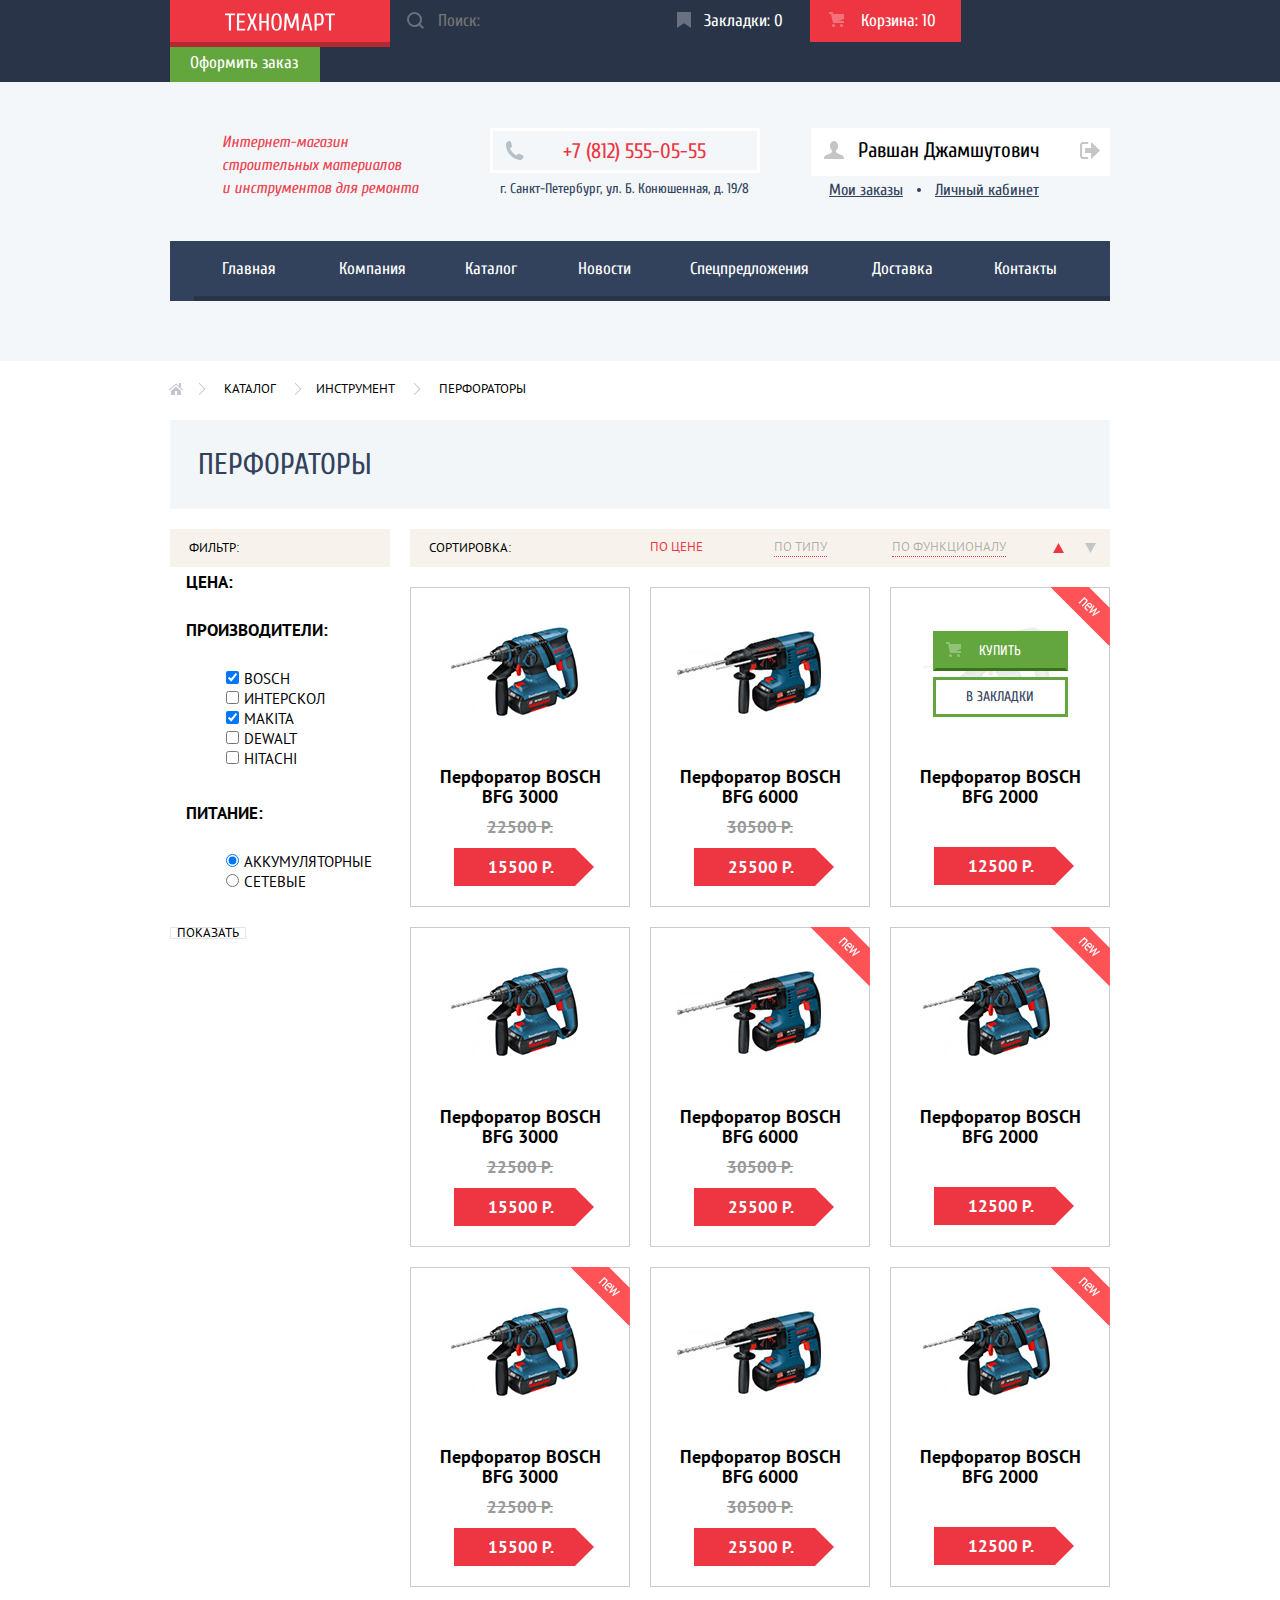
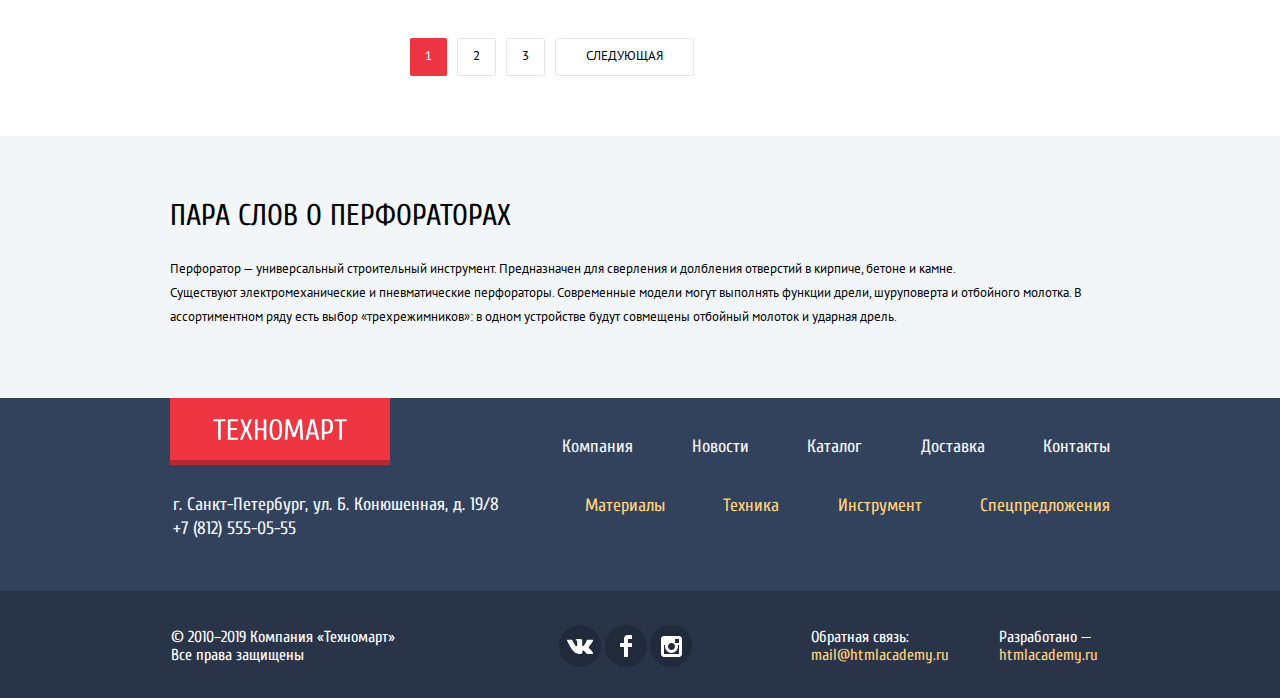
==== commit 6b61c0e9: "Сделала финальную стилизацию внутренней страницы кроме формы и всплывающих окон" ====
--- a/catalog.html
+++ b/catalog.html
@@ -3,327 +3,439 @@
   <head>
     <meta charset="utf-8">
     <title>Интернет-магазин «Техномарт»</title>
-    <link href="https://fonts.googleapis.com/css?family=Cuprum:400,400i,700|PT+Sans:400,700&display=swap&subset=cyrillic" rel="stylesheet">
+    <link href="https://fonts.googleapis.com/css?family=Cuprum:400,400i,700%7CPT+Sans:400,400i,700&amp;subset=cyrillic" rel="stylesheet">
     <link rel="stylesheet" href="css/normalize.css">
     <link rel="stylesheet" href="css/style.css">
   </head>
-</head>
-<body>
-  <!-- шапка сайта -->
-  <header class="main-header">
-    <div class="header-top-wrapper">
-      <div class="top-wrapper-container container">
-        <a class="main-header-logo" href="index.html" >
-          <img src="img/logo-technomart.svg" width="220" height="47" alt="Логотип интернет-магазина «Техномарт»">
-        </a>
-        <form class="search-form" action="htmlacademy.ru" method="get">
-          <button class="search-icon visually-hidden" type="submit">Поиск</button>
-          <input class="search-input" type="text" name="search" id="search" placeholder="Поиск:">
-          <label class="visually-hidden" for="search">Поиск</label>
-        </form>
-        <a class="bookmarks" href="bookmarks.html">Закладки:</a>
-        <a class="cart" href="cart.html">Корзина: 10</a>
-        <a class="order" href="order.html">Оформить заказ</a>
-      </div>
-    </div>
-    <div class="container">
-      <div class="header-center-wrapper">
-        <p class="title">Интернет-магазин строительных материалов и инструментов для ремонта</p>
-        <div class="header-contacts">
-          <a class="header-phone" href="tel:8125550505">+7 (812) 555-05-55</a>
-          <p class="header-address">г. Санкт-Петербург, ул. Б. Конюшенная, д. 19/8</p>
-        </div>
-        <div class="registred-user-navigation">
-          <div class="registred-user-wrapper">
-            <a class="user-name" href="profile.html">Равшан Джамшутович</a>
-            <a href="logout.html">Выход</a>
-          </div>
-          <ul class="user-profile">
-            <li><a class="user-profile-link" href="cart.html">Мои заказы</a></li>
-            <li><a class="user-profile-link" href="profile.html">Личный кабинет</a></li>
-          </ul>
+  <body>
+    <!-- шапка сайта -->
+    <header class="main-header">
+      <div class="header-top-wrapper">
+        <div class="top-wrapper-container container">
+          <a class="main-header-logo" href="index.html" >
+            <img class="logo" src="img/logo-header.svg" width="110" height="18" alt="Логотип интернет-магазина «Техномарт»">
+          </a>
+          <form class="search-form" action="https://echo.htmlacademy.ru" method="get">
+            <input class="search-input" type="search" name="search" id="search"  placeholder="Поиск:">
+            <label for="search"><span class="visually-hidden">Поиск</span></label>
+            <svg class="search-icon" xmlns="http://www.w3.org/2000/svg" width="17" height="17" viewBox="0 0 17 17">
+              <path fill="rgba(255, 255, 255, 0.3)" d="M17 15.586l-3.542-3.542A7.465 7.465 0 0 0 15 7.5 7.5 7.5 0 1 0 7.5 15c1.71 0 3.282-.579 4.544-1.542L15.586 17 17 15.586zM2 7.5C2 4.467 4.467 2 7.5 2 10.532 2 13 4.467 13 7.5c0 3.032-2.468 5.5-5.5 5.5A5.506 5.506 0 0 1 2 7.5z" />
+            </svg>
+          </form>
+          <a class="bookmarks" href="#">
+            <svg class="bookmark-icon" xmlns="http://www.w3.org/2000/svg" width="14" height="16" viewBox="0 0 14 16">
+              <path fill="rgba(255, 255, 255, 0.3)" d="M14 15c0 .55-.368.741-.818.426l-5.363-3.765c-.45-.315-1.187-.315-1.637 0L.818 15.426C.368 15.741 0 15.55 0 15V1c0-.55.45-1 1-1h12c.55 0 1 .45 1 1v14z" />
+            </svg>
+            Закладки: 0
+          </a>
+          <a class="cart cart-inner" href="#">
+            <svg class="cart-icon" xmlns="http://www.w3.org/2000/svg" width="15" height="15" viewBox="0 0 15 15">
+              <circle fill="rgba(255, 255, 255, 0.3" cx="4.5" cy="13.5" r="1.5" />
+              <circle fill="rgba(255, 255, 255, 0.3" cx="12.5" cy="13.5" r="1.5" />
+              <path fill="rgba(255, 255, 255, 0.3" d="M15 2H4.07l-.422-2H0v2h2.031l1.985 9H15V9H9.441L15 6.951z" />
+            </svg>
+            Корзина: 10
+          </a>
+          <a class="order" href="#">Оформить заказ</a>
         </div>
       </div>
-      <nav class="main-navigation">
-        <ul class="site-navigation">
-          <li><a class="site-navigation-link" href="main.html">Главная</a></li>
-          <li><a class="site-navigation-link" href="company.html">Компания</a></li>
-          <li><a class="site-navigation-link">Каталог</a></li>
-          <li><a class="site-navigation-link" href="news.html">Новости</a></li>
-          <li><a class="site-navigation-link" href="special.html">Спецпредложения</a></li>
-          <li><a class="site-navigation-link" href="delivery.html">Доставка</a></li>
-          <li><a class="site-navigation-link" href="contacts.html">Контакты</a></li>
-        </ul>
-      </nav>
-    </div>
-  </header>
-  <!-- основная часть сайта -->
-  <main>
-    <div class="container">
-      <ul class="breadcrumbs">
-        <li><a class="breadcrumbs-link" href="index.html">Главная страница</a></li>
-        <li><a class="breadcrumbs-link" href="catalog.html">Каталог</a></li>
-        <li><a class="breadcrumbs-link" href="tools.html">Инструмент</a></li>
-        <li><a class="breadcrumbs-link">Перфораторы</a></li>
-      </ul>
-      <h1 class="main-title"><a>Перфораторы</a></h1>
-      <div class="inner-columns">
-        <section class="filters">
-          <h2 class="filter-title">Фильтр:</h2>
-          <form class="filter-form" action="https://echo.htmlacademy.ru" method="get">
-            <fieldset class="cost">
-              <legend class="fieldset-title">Цена:</legend>
-            </fieldset>
-            <fieldset class="producers">
-              <legend class="fieldset-title">Производители:</legend>
-              <ul class="producers-list">
-                <li class="filter-option">
-                  <input type="checkbox" name="bosch" id="bosch" checked>
-                  <label class="filter-label" for="bosh">Bosch</label>
-                </li>
-                <li class="filter-option">
-                  <input type="checkbox" name="interscol" id="interscol">
-                  <label class="filter-label" for="interscol">Интерскол</label>
-                </li>
-                <li class="filter-option">
-                  <input type="checkbox" name="makita" id="makita" checked>
-                  <label class="filter-label" for="makita">Makita</label>
-                </li>
-                <li class="filter-option">
-                  <input type="checkbox" name="dewalt" id="dewalt">
-                  <label class="filter-label" for="dewalt">Dewalt</label>
-                </li>
-                <li class="filter-option">
-                  <input type="checkbox" name="hitachi" id="hitachi">
-                  <label class="filter-label" for=""hitachi>Hitachi</label>
-                </li>
+      <div class="container">
+        <div class="header-center-wrapper">
+          <p class="title">Интернет-магазин строительных материалов<br> и инструментов для ремонта</p>
+          <div class="header-contacts">
+            <a class="header-phone" href="tel:8125550505">+7 (812) 555-05-55</a>
+            <p class="header-address">г. Санкт-Петербург, ул. Б. Конюшенная, д. 19/8</p>
+          </div>
+          <div class="registred-user-navigation">
+            <div class="registred-user-wrapper">
+              <a class="user-name" href="#">
+                <svg class="user-icon" version="1.1" id="Layer_2" xmlns="http://www.w3.org/2000/svg" xmlns:xlink="http://www.w3.org/1999/xlink" x="0px" y="0px"
+                  width="20px" height="18px" viewBox="0 0 20 18" enable-background="new 0 0 20 18" xml:space="preserve">
+                  <path fill="#c5c5c5" d="M17.881,14.166c-2.144-0.735-4.256-1.666-5.207-2.39c-0.657-0.501-0.77-1.618-0.517-2.415
+                    c1.118-0.903,1.864-2.477,1.864-4.278C14.021,2.276,12.221,0,10,0S5.979,2.276,5.979,5.083c0,1.801,0.746,3.374,1.863,4.277
+                    c0.253,0.798,0.141,1.915-0.517,2.416c-0.95,0.724-3.063,1.654-5.207,2.39S0,18,0,18h20C20,18,20.025,14.901,17.881,14.166z"/>
+                  </svg>
+                  Равшан Джамшутович
+                </a>
+                <a class="user-logout" href="#">
+                  <svg class="logout-icon" xmlns="http://www.w3.org/2000/svg" width="21" height="17" viewBox="0 0 21 17"><g fill="#c5c5c5"><path fill="#c5c5c5" d="M21 8.5L12.125 0v6h-6v5h6v6z"/><path fill="#c5c5c5" d="M3.106 13.952V3.048c.018-.376.171-1.057 1.01-1.057h5.027V0H4.116C1.938 0 1.112 1.81 1.087 3.027v10.946C1.112 15.189 1.938 17 4.116 17h5.027v-1.99H4.116c-.839 0-.992-.683-1.01-1.058z"/></g></svg>
+                  <span class="visually-hidden">Выход</span>
+                </a>
+              </div>
+              <ul class="user-profile">
+                <li class="user-profile-item"><a class="user-profile-link" href="#">Мои заказы</a></li>
+                <li class="user-profile-item"><a class="user-profile-link" href="#">Личный кабинет</a></li>
               </ul>
-            </fieldset>
-            <fieldset class="batteries">
-              <legend class="fieldset-title">Питание:</legend>
-              <ul class="batteries-list">
-                <li class="filter-option">
-                  <input type="radio" name="battery" value="accumulator" id="filter-accumulator" checked>
-                  <label class="filter-label" for="filter-accumulator">Аккумуляторные</label>
-                </li>
-                <li class="filter-option">
-                  <input type="radio" name="battery" value="network" id="filter-network">
-                  <label class="filter-label" for="filter-network">Сетевые</label>
+            </div>
+          </div>
+          <nav class="main-navigation">
+            <ul class="site-navigation">
+              <li><a class="site-navigation-link" href="#">Главная</a></li>
+              <li class="site-navigation-item"><a class="site-navigation-link" href="#">Компания</a></li>
+              <li><a class="site-navigation-link">Каталог</a></li>
+              <li><a class="site-navigation-link" href="#">Новости</a></li>
+              <li class="site-navigation-item"><a class="site-navigation-link" href="#">Спецпредложения</a></li>
+              <li><a class="site-navigation-link" href="#">Доставка</a></li>
+              <li><a class="site-navigation-link" href="#">Контакты</a></li>
+            </ul>
+          </nav>
+        </div>
+      </header>
+      <!-- основная часть сайта -->
+      <main>
+        <div class="container">
+          <ul class="breadcrumbs">
+            <li class="breadcrumbs-item"><a class="breadcrumbs-link" href="index.html"><span class="visually-hidden">Главная страница</span></a></li>
+            <li class="breadcrumbs-item"><a class="breadcrumbs-link" href="catalog.html">Каталог</a></li>
+            <li class="breadcrumbs-item"><a class="breadcrumbs-link" href="#">Инструмент</a></li>
+            <li class="breadcrumbs-item"><a class="breadcrumbs-link">Перфораторы</a></li>
+          </ul>
+          <h1 class="main-title"><a>Перфораторы</a></h1>
+          <div class="inner-columns">
+            <section class="filters">
+              <h2 class="filter-title">Фильтр:</h2>
+              <form class="filter-form" action="https://echo.htmlacademy.ru" method="get">
+                <fieldset class="cost">
+                  <legend class="fieldset-title">Цена:</legend>
+                </fieldset>
+                <fieldset class="producers">
+                  <legend class="fieldset-title">Производители:</legend>
+                  <ul class="producers-list">
+                    <li class="filter-option">
+                      <input type="checkbox" name="bosch" id="bosch" checked>
+                      <label class="filter-label" for="bosch">Bosch</label>
+                    </li>
+                    <li class="filter-option">
+                      <input type="checkbox" name="interscol" id="interscol">
+                      <label class="filter-label" for="interscol">Интерскол</label>
+                    </li>
+                    <li class="filter-option">
+                      <input type="checkbox" name="makita" id="makita" checked>
+                      <label class="filter-label" for="makita">Makita</label>
+                    </li>
+                    <li class="filter-option">
+                      <input type="checkbox" name="dewalt" id="dewalt">
+                      <label class="filter-label" for="dewalt">Dewalt</label>
+                    </li>
+                    <li class="filter-option">
+                      <input type="checkbox" name="hitachi" id="hitachi">
+                      <label class="filter-label" for="hitachi">Hitachi</label>
+                    </li>
+                  </ul>
+                </fieldset>
+                <fieldset class="batteries">
+                  <legend class="fieldset-title">Питание:</legend>
+                  <ul class="batteries-list">
+                    <li class="filter-option">
+                      <input type="radio" name="battery" value="accumulator" id="filter-accumulator" checked>
+                      <label class="filter-label" for="filter-accumulator">Аккумуляторные</label>
+                    </li>
+                    <li class="filter-option">
+                      <input type="radio" name="battery" value="network" id="filter-network">
+                      <label class="filter-label" for="filter-network">Сетевые</label>
+                    </li>
+                  </ul>
+                </fieldset>
+                <button class="filter-btn" type="submit">Показать</button>
+              </form>
+            </section>
+            <section class="catalog">
+              <h2 class="visually-hidden">Список перфораторов</h2>
+              <div class="sorting-wrapper">
+                <span class="sorting">Сортировка:</span>
+                <ul class="sorting-category">
+                  <li class="sorting-category-item">
+                    <a class="sorting-option sorting-category-current" href="#">По цене</a>
+                  </li>
+                  <li class="sorting-category-item">
+                    <a class="sorting-option"  href="#">По типу</a>
+                  </li>
+                  <li class="sorting-category-item">
+                    <a class="sorting-option" href="#">По функционалу</a>
+                  </li>
+                </ul>
+                <ul class="sorting-direction">
+                  <li class="sorting-direction-item">
+                    <a class="sorting-direction-link sorting-direction-current" href="#">
+                      <svg class="icon-up" xmlns="http://www.w3.org/2000/svg" width="11" height="10" viewBox="0 0 11 10"><path fill="#c5c5c5" d="M5.5 0L0 10h11z"/></svg>
+                      <span class="visually-hidden">По возрастанию</span>
+                    </a>
+                  </li>
+                  <li class="sorting-direction-item">
+                    <a class="sorting-direction-link" href="#">
+                      <svg class="icon-down" xmlns="http://www.w3.org/2000/svg" width="11" height="10" viewBox="0 0 11 10"><path fill="#c5c5c5" d="M5.5 10L0 0h11"/></svg>
+                      <span class="visually-hidden">По убыванию</span>
+                    </a>
+                  </li>
+                </ul>
+              </div>
+              <ul class="catalog-items catalog-items-inner">
+                <li class="catalog-item catalog-item-inner">
+                  <div class="actions">
+                    <a class="buy-link" href="#">
+                      <svg class="icon-cart" xmlns="http://www.w3.org/2000/svg" width="15" height="15" viewBox="0 0 15 15">
+                        <circle fill="rgba(255, 255, 255, 0.3)" cx="4.5" cy="13.5" r="1.5" />
+                        <circle fill="rgba(255, 255, 255, 0.3)" cx="12.5" cy="13.5" r="1.5" />
+                        <path fill="rgba(255, 255, 255, 0.3)" d="M15 2H4.07l-.422-2H0v2h2.031l1.985 9H15V9H9.441L15 6.951z" />
+                      </svg>
+                      Купить
+                    </a>
+                    <a class="bookmarks-link" href="#">В закладки</a>
+                  </div>
+                  <div class="product-image">
+                    <img class="product-second" src="img/product-2.jpg" width="127" height="89" alt="Перфоратор BOSCH BFG 3000">
+                  </div>
+                  <h3 class="product-title">Перфоратор BOSCH <span class="product-model">BFG 3000</span></h3>
+                  <span class="discount">22500 Р.</span>
+                  <span class="price">15500 Р.</span>
+                </li>
+                <li class="catalog-item catalog-item-inner">
+                  <div class="actions">
+                    <a class="buy-link" href="#">
+                      <svg class="icon-cart" xmlns="http://www.w3.org/2000/svg" width="15" height="15" viewBox="0 0 15 15">
+                        <circle fill="rgba(255, 255, 255, 0.3)" cx="4.5" cy="13.5" r="1.5" />
+                        <circle fill="rgba(255, 255, 255, 0.3)" cx="12.5" cy="13.5" r="1.5" />
+                        <path fill="rgba(255, 255, 255, 0.3)" d="M15 2H4.07l-.422-2H0v2h2.031l1.985 9H15V9H9.441L15 6.951z" />
+                      </svg>
+                      Купить
+                    </a>
+                    <a class="bookmarks-link" href="#">В закладки</a>
+                  </div>
+                  <div class="product-image">
+                    <img class="product-third" src="img/product-3.jpg" width="144" height="83" alt="Перфоратор BOSCH BFG 6000">
+                  </div>
+                  <h3 class="product-title">Перфоратор BOSCH <span class="product-model">BFG 6000</span></h3>
+                  <span class="discount">30500 Р.</span>
+                  <span class="price">25500 Р.</span>
+                </li>
+                <li class="catalog-item catalog-item-inner">
+                  <span class="flag flag-new"></span>
+                  <div class="actions">
+                    <a class="buy-link" href="#">
+                      <svg class="icon-cart" xmlns="http://www.w3.org/2000/svg" width="15" height="15" viewBox="0 0 15 15">
+                        <circle fill="rgba(255, 255, 255, 0.3)" cx="4.5" cy="13.5" r="1.5" />
+                        <circle fill="rgba(255, 255, 255, 0.3)" cx="12.5" cy="13.5" r="1.5" />
+                        <path fill="rgba(255, 255, 255, 0.3)" d="M15 2H4.07l-.422-2H0v2h2.031l1.985 9H15V9H9.441L15 6.951z" />
+                      </svg>
+                      Купить
+                    </a>
+                    <a class="bookmarks-link" href="#">В закладки</a>
+                  </div>
+                  <div class="product-image">
+                    <img class="product-forth" src="img/product-2.jpg" width="127" height="89" alt="Перфоратор BOSCH BFG 2000">
+                  </div>
+                  <h3 class="product-title">Перфоратор BOSCH <span class="product-model">BFG 2000</span></h3>
+                  <span class="discount"></span>
+                  <span class="price">12500 Р.</span>
+                </li>
+                <li class="catalog-item catalog-item-inner">
+                  <div class="actions">
+                    <a class="buy-link" href="#">
+                      <svg class="icon-cart" xmlns="http://www.w3.org/2000/svg" width="15" height="15" viewBox="0 0 15 15">
+                        <circle fill="rgba(255, 255, 255, 0.3)" cx="4.5" cy="13.5" r="1.5" />
+                        <circle fill="rgba(255, 255, 255, 0.3)" cx="12.5" cy="13.5" r="1.5" />
+                        <path fill="rgba(255, 255, 255, 0.3)" d="M15 2H4.07l-.422-2H0v2h2.031l1.985 9H15V9H9.441L15 6.951z" />
+                      </svg>
+                      Купить
+                    </a>
+                    <a class="bookmarks-link" href="#">В закладки</a>
+                  </div>
+                  <div class="product-image">
+                    <img class="product-second" src="img/product-2.jpg" width="127" height="89" alt="Перфоратор BOSCH BFG 3000">
+                  </div>
+                  <h3 class="product-title">Перфоратор BOSCH <span class="product-model">BFG 3000</span></h3>
+                  <span class="discount">22500 Р.</span>
+                  <span class="price">15500 Р.</span>
+                </li>
+                <li class="catalog-item catalog-item-inner">
+                  <span class="flag flag-new"></span>
+                  <div class="actions">
+                    <a class="buy-link" href="#">
+                      <svg class="icon-cart" xmlns="http://www.w3.org/2000/svg" width="15" height="15" viewBox="0 0 15 15">
+                        <circle fill="rgba(255, 255, 255, 0.3)" cx="4.5" cy="13.5" r="1.5" />
+                        <circle fill="rgba(255, 255, 255, 0.3)" cx="12.5" cy="13.5" r="1.5" />
+                        <path fill="rgba(255, 255, 255, 0.3)" d="M15 2H4.07l-.422-2H0v2h2.031l1.985 9H15V9H9.441L15 6.951z" />
+                      </svg>
+                      Купить
+                    </a>
+                    <a class="bookmarks-link" href="#">В закладки</a>
+                  </div>
+                  <div class="product-image">
+                    <img class="product-third" src="img/product-3.jpg" width="144" height="83" alt="Перфоратор BOSCH BFG 6000">
+                  </div>
+                  <h3 class="product-title">Перфоратор BOSCH<span class="product-model">BFG 6000</span></h3>
+                  <span class="discount">30500 Р.</span>
+                  <span class="price">25500 Р.</span>
+                </li>
+                <li class="catalog-item catalog-item-inner">
+                  <span class="flag flag-new"></span>
+                  <div class="actions">
+                    <a class="buy-link" href="#">
+                      <svg class="icon-cart" xmlns="http://www.w3.org/2000/svg" width="15" height="15" viewBox="0 0 15 15">
+                        <circle fill="rgba(255, 255, 255, 0.3)" cx="4.5" cy="13.5" r="1.5" />
+                        <circle fill="rgba(255, 255, 255, 0.3)" cx="12.5" cy="13.5" r="1.5" />
+                        <path fill="rgba(255, 255, 255, 0.3)" d="M15 2H4.07l-.422-2H0v2h2.031l1.985 9H15V9H9.441L15 6.951z" />
+                      </svg>
+                      Купить
+                    </a>
+                    <a class="bookmarks-link" href="#">В закладки</a>
+                  </div>
+                  <div class="product-image">
+                    <img class="product-forth" src="img/product-2.jpg" width="127" height="89" alt="Перфоратор BOSCH BFG 2000">
+                  </div>
+                  <h3 class="product-title">Перфоратор BOSCH<span class="product-model">BFG 2000</span> </h3>
+                  <span class="discount"></span>
+                  <span class="price">12500 Р.</span>
+                </li>
+                <li class="catalog-item catalog-item-inner">
+                  <span class="flag flag-new"></span>
+                  <div class="actions">
+                    <a class="buy-link" href="#">
+                      <svg class="icon-cart" xmlns="http://www.w3.org/2000/svg" width="15" height="15" viewBox="0 0 15 15">
+                        <circle fill="rgba(255, 255, 255, 0.3)" cx="4.5" cy="13.5" r="1.5" />
+                        <circle fill="rgba(255, 255, 255, 0.3)" cx="12.5" cy="13.5" r="1.5" />
+                        <path fill="rgba(255, 255, 255, 0.3)" d="M15 2H4.07l-.422-2H0v2h2.031l1.985 9H15V9H9.441L15 6.951z" />
+                      </svg>
+                      Купить
+                    </a>
+                    <a class="bookmarks-link" href="#">В закладки</a>
+                  </div>
+                  <div class="product-image">
+                    <img class="product-second" src="img/product-2.jpg" width="127" height="89" alt="Перфоратор BOSCH BFG 3000">
+                  </div>
+                  <h3 class="product-title">Перфоратор BOSCH <span class="product-model">BFG 3000</span></h3>
+                  <span class="discount">22500 Р.</span>
+                  <span class="price">15500 Р.</span>
+                </li>
+                <li class="catalog-item catalog-item-inner">
+                  <div class="actions">
+                    <a class="buy-link" href="#">
+                      <svg class="icon-cart" xmlns="http://www.w3.org/2000/svg" width="15" height="15" viewBox="0 0 15 15">
+                        <circle fill="rgba(255, 255, 255, 0.3)" cx="4.5" cy="13.5" r="1.5" />
+                        <circle fill="rgba(255, 255, 255, 0.3)" cx="12.5" cy="13.5" r="1.5" />
+                        <path fill="rgba(255, 255, 255, 0.3)" d="M15 2H4.07l-.422-2H0v2h2.031l1.985 9H15V9H9.441L15 6.951z" />
+                      </svg>
+                      Купить
+                    </a>
+                    <a class="bookmarks-link" href="#">В закладки</a>
+                  </div>
+                  <div class="product-image">
+                    <img class="product-third" src="img/product-3.jpg" width="144" height="83" alt="Перфоратор BOSCH BFG 6000">
+                  </div>
+                  <h3 class="product-title">Перфоратор BOSCH <span class="product-model">BFG 6000</span></h3>
+                  <span class="discount">30500 Р.</span>
+                  <span class="price">25500 Р.</span>
+                </li>
+                <li class="catalog-item catalog-item-inner">
+                  <span class="flag flag-new"></span>
+                  <div class="actions">
+                    <a class="buy-link" href="#">
+                      <svg class="icon-cart" xmlns="http://www.w3.org/2000/svg" width="15" height="15" viewBox="0 0 15 15">
+                        <circle fill="rgba(255, 255, 255, 0.3)" cx="4.5" cy="13.5" r="1.5" />
+                        <circle fill="rgba(255, 255, 255, 0.3)" cx="12.5" cy="13.5" r="1.5" />
+                        <path fill="rgba(255, 255, 255, 0.3)" d="M15 2H4.07l-.422-2H0v2h2.031l1.985 9H15V9H9.441L15 6.951z" />
+                      </svg>
+                      Купить
+                    </a>
+                    <a class="bookmarks-link" href="#">В закладки</a>
+                  </div>
+                  <div class="product-image">
+                    <img class="product-forth" src="img/product-2.jpg" width="127" height="89" alt="Перфоратор BOSCH BFG 2000">
+                  </div>
+                  <h3 class="product-title">Перфоратор BOSCH <span class="product-model">BFG 2000</span></h3>
+                  <span class="discount"></span>
+                  <span class="price">12500 Р.</span>
                 </li>
               </ul>
-            </fieldset>
-            <button class="filter-btn" type="submit">Показать</button>
-          </form>
+              <ul class="pagination-list">
+                <li><a class="pagination-link pagination-link-current">1</a></li>
+                <li><a class="pagination-link" href="#">2</a></li>
+                <li><a class="pagination-link" href="#">3</a></li>
+                <li><a class="pagination-link pagination-link-next" href="#">Следующая</a></li>
+              </ul>
+            </section>
+          </div>
+        </div>
+        <section class="additional-info">
+          <div class="container">
+            <h2 class="additional-title">Пара слов о перфораторах</h2>
+            <p class="additional-description">Перфоратор — универсальный строительный инструмент. Предназначен для сверления и долбления отверстий в кирпиче, бетоне и камне.<br> Существуют электромеханические и пневматические перфораторы. Современные модели могут выполнять функции дрели, шуруповерта и отбойного молотка. В ассортиментном ряду есть выбор «трехрежимников»: в одном устройстве будут совмещены отбойный молоток и ударная дрель.</p>
+          </div>
         </section>
-        <section class="catalog">
-          <h2 class="visually-hidden">Список перфораторов</h2>
-          <div class="sorting-wrapper">
-            <span class="sorting">Сортировка:</span>
-            <ul class="sorting-category">
-              <li class="sorting-category-item">
-                <a class="sorting-option sorting-option-current href="#">По цене</a>
-              </li>
-              <li class="sorting-category-item">
-                <a class="sorting-option  href="#">По типу</a>
-              </li>
-              <li class="sorting-category-item">
-                <a class="sorting-option href="#">По функционалу</a>
-              </li>
-            </ul>
-            <ul class="sorting-direction">
-              <li class="sorting-direction-item">
-                <a href="#">По возрастанию</a>
-              </li>
-              <li class="sorting-direction-item">
-                <a href="#">По убыванию</a>
-              </li>
-            </ul>
+
+      </main>
+      <!-- подвал сайта -->
+      <div class="main-footer-wrapper">
+        <footer class="main-footer">
+          <div class="container">
+            <div class="footer-top-wrapper">
+              <a class="main-footer-logo">
+                <img src="img/logo-header.svg" width="158" height="21" alt="Логотип интернет-магазина «Техномарт»">
+              </a>
+              <ul class="footer-nav-company">
+                <li><a class="nav-company-link" href="company.html">Компания</a></li>
+                <li><a class="nav-company-link" href="news.html">Новости</a></li>
+                <li><a class="nav-company-link" href="catalog.html">Каталог</a></li>
+                <li><a class="nav-company-link" href="delivery.html">Доставка</a></li>
+                <li><a class="nav-company-link" href="contacts.html">Контакты</a></li>
+              </ul>
+              <p class="footer-contacts">
+                г. Санкт-Петербург, ул. Б. Конюшенная, д. 19/8 +7 (812) 555-05-55
+              </p>
+              <ul class="footer-nav-articles">
+                <li><a class="nav-articles-link" href="materials.html">Материалы</a></li>
+                <li><a class="nav-articles-link" href="technics.html">Техника</a></li>
+                <li><a class="nav-articles-link" href="tools.html">Инструмент</a></li>
+                <li><a class="nav-articles-link" href="special.html">Спецпредложения</a></li>
+              </ul>
+            </div>
           </div>
-          <ul class="catalog-items">
-            <li class="catalog-item">
-              <div class="actions">
-                <a class="buy-link" href="#">Купить</a>
-                <a class="bookmarks-link" href="#">В закладки</a>
+          <div class="footer-bottom-wrapper">
+            <div class="container">
+              <p class="footer-copyright">© 2010–2019 Компания «Техномарт»
+              Все права защищены</p>
+              <ul class="footer-social">
+                <li>
+                  <a class="social-button" href="#">
+                    <span class="visually-hidden">Вконтакте</span>
+                    <svg xmlns="http://www.w3.org/2000/svg" width="26" height="15" viewBox="0 0 26 15">
+                      <path fill="#FFF" d="M16.138 11.51c.956-.309 2.18 2.04 3.483 2.939.978.681 1.727.534 1.727.534l3.473-.05s1.815-.112.957-1.554c-.071-.12-.503-1.069-2.585-3.022-2.177-2.043-1.882-1.712.739-5.244 1.597-2.153 2.236-3.468 2.036-4.028-.192-.539-1.365-.399-1.365-.399L20.69.713c-.381.001-.704.119-.851.515-.003.004-.621 1.666-1.445 3.079-1.741 2.989-2.436 3.148-2.724 2.961-.661-.433-.494-1.737-.494-2.664 0-2.897.432-4.105-.846-4.417-.427-.104-.739-.172-1.828-.182-1.392-.021-2.574 0-3.244.329-.445.223-.786.712-.579.74.26.035.843.16 1.155.586.401.552.389 1.789.389 1.789s.229 3.411-.54 3.834c-.528.29-1.25-.302-2.803-3.016-.793-1.388-1.392-2.922-1.392-2.922s-.116-.285-.326-.441c-.25-.185-.6-.244-.6-.244L.848.684S.29.7.085.946c-.182.218-.015.668-.015.668s2.909 6.881 6.203 10.347c3.02 3.182 6.452 2.971 6.452 2.971h1.555s.469-.054.709-.312c.224-.24.214-.691.214-.691s-.031-2.109.935-2.419z" /></svg>
+                    </a>
+                  </li>
+                  <li>
+                    <a class="social-button" href="#">
+                      <span class="visually-hidden">Фейсбук</span>
+                      <svg xmlns="http://www.w3.org/2000/svg" width="12" height="22" viewBox="0 0 12 22">
+                        <path fill="#FFF" d="M12 4V0H8a4 4 0 0 0-4 4v4H0v4h4v10h4V12h4V8H8V4h4z" /></svg>
+                      </a>
+                    </li>
+                    <li>
+                      <a class="social-button" href="#">
+                        <span class="visually-hidden">Инстаграм</span>
+                        <svg xmlns="http://www.w3.org/2000/svg" width="21" height="21" viewBox="0 0 21 21">
+                          <path fill="#FFF" d="M18 0H3C1.35 0 0 1.35 0 3v15c0 1.65 1.35 3 3 3h15c1.65 0 3-1.35 3-3V3c0-1.65-1.35-3-3-3zm-7.5 7c1.93 0 3.5 1.57 3.5 3.5S12.43 14 10.5 14 7 12.43 7 10.5 8.57 7 10.5 7zM18 18H3V9h1.181A6.504 6.504 0 0 0 4 10.5a6.5 6.5 0 1 0 13 0 6.45 6.45 0 0 0-.181-1.5H18v9zm0-11h-4V3h4v4z" /></svg>
+                        </a>
+                      </li>
+                    </ul>
+                    <p class="footer-feedback">
+                      Обратная связь:
+                      <a class="feedback-link" href="mailto:mail@htmlacademy.ru">mail@htmlacademy.ru</a>
+                    </p>
+                    <p class="footer-development">Разработано —
+                      <a class="development-link" href="https://htmlacademy.ru/intensive/htmlcss">htmlacademy.ru</a></p>
+                    </div>
+                  </div>
+                </footer>
               </div>
-              <div class="product-image">
-                <img class="product-second" src="img/product-2.jpg" width="127" height="89" alt="Перфоратор BOSCH BFG 3000">
-              </div>
-              <h3 class="product-title">Перфоратор BOSCH <span class="product-model">BFG 3000</span></h3>
-              <span class="discount">22500 Р.</span>
-              <span class="price">15500 Р.</span>
-            </li>
-            <li class="catalog-item">
-              <div class="actions">
-                <a class="buy-link" href="#">Купить</a>
-                <a class="bookmarks-link" href="#">В закладки</a>
-              </div>
-              <div class="product-image">
-                <img class="product-third" src="img/product-3.jpg" width="144" height="83" alt="Перфоратор BOSCH BFG 6000">
-              </div>
-              <h3 class="product-title">Перфоратор BOSCH <span class="product-model">BFG 6000</span></h3>
-              <span class="old-price">30500 Р.</span>
-              <span class="price">25500 Р.</span>
-            </li>
-            <li class="catalog-item">
-              <span class="flag flag-new">Новинка</span>
-              <div class="actions">
-                <a class="buy-link" href="#">Купить</a>
-                <a class="bookmarks-link" href="#">В закладки</a>
-              </div>
-              <div class="product-image">
-                <img class="product-forth" src="img/product-2.jpg" width="127" height="89" alt="Перфоратор BOSCH BFG 2000">
-              </div>
-              <h3 class="product-title">Перфоратор BOSCH <span class="product-model">BFG 2000</span></h3>
-              <span class="discount"></span>
-              <span class="price">12500 Р.</span>
-            </li>
-            <li class="catalog-item">
-              <div class="actions">
-                <a class="buy-link" href="#">Купить</a>
-                <a class="bookmarks-link" href="#">В закладки</a>
-              </div>
-              <div class="product-image">
-                <img class="product-second" src="img/product-2.jpg" width="127" height="89" alt="Перфоратор BOSCH BFG 3000">
-              </div>
-              <h3 class="product-title">Перфоратор BOSCH <span class="product-model">BFG 3000</span></h3>
-              <span class="discount">22500 Р.</span>
-              <span class="price">15500 Р.</span>
-            </li>
-            <li class="catalog-item">
-              <span class="flag flag-new">Новинка</span>
-              <div class="actions">
-                <a class="buy-link" href="#">Купить</a>
-                <a class="bookmarks-link" href="#">В закладки</a>
-              </div>
-              <div class="product-image">
-                <img class="product-third" src="img/product-3.jpg" width="144" height="83" alt="Перфоратор BOSCH BFG 6000">
-              </div>
-              <h3 class="product-title">Перфоратор BOSCH <span class="product-model">BFG 6000</span></h3>
-              <span class="old-price">30500 Р.</span>
-              <span class="price">25500 Р.</span>
-            </li>
-            <li class="catalog-item">
-              <span class="flag flag-new">Новинка</span>
-              <div class="actions">
-                <a class="buy-link" href="#">Купить</a>
-                <a class="bookmarks-link" href="#">В закладки</a>
-              </div>
-              <div class="product-image">
-                <img class="product-forth" src="img/product-2.jpg" width="127" height="89" alt="Перфоратор BOSCH BFG 2000">
-              </div>
-              <h3 class="product-title">Перфоратор BOSCH BFG 2000</h3>
-              <span class="discount"></span>
-              <span class="price">12500 Р.</span>
-            </li>
-            <li class="catalog-item">
-              <span class="flag flag-new">Новинка</span>
-              <div class="actions">
-                <a class="buy-link" href="#">Купить</a>
-                <a class="bookmarks-link" href="#">В закладки</a>
-              </div>
-              <div class="product-image">
-                <img class="product-second" src="img/product-2.jpg" width="127" height="89" alt="Перфоратор BOSCH BFG 3000">
-              </div>
-              <h3 class="product-title">Перфоратор BOSCH BFG 3000</h3>
-              <span class="discount">22500 Р.</span>
-              <span class="price">15500 Р.</span>
-            </li>
-            <li class="catalog-item">
-              <div class="actions">
-                <a class="buy-link" href="#">Купить</a>
-                <a class="bookmarks-link" href="#">В закладки</a>
-              </div>
-              <div class="product-image">
-                <img class="product-third" src="img/product-3.jpg" width="144" height="83" alt="Перфоратор BOSCH BFG 6000">
-              </div>
-              <h3 class="product-title">Перфоратор BOSCH BFG 6000</h3>
-              <span class="old-price">30500 Р.</span>
-              <span class="price">25500 Р.</span>
-            </li>
-            <li class="catalog-item">
-              <span class="flag flag-new">Новинка</span>
-              <div class="actions">
-                <a class="buy-link" href="#">Купить</a>
-                <a class="bookmarks-link" href="#">В закладки</a>
-              </div>
-              <div class="product-image">
-                <img class="product-forth" src="img/product-2.jpg" width="127" height="89" alt="Перфоратор BOSCH BFG 2000">
-              </div>
-              <h3 class="product-title">Перфоратор BOSCH BFG 2000</h3>
-              <span class="discount"></span>
-              <span class="price">12500 Р.</span>
-            </li>
-          </ul>
-          <ul class="pagination-list">
-            <li><a class="pagination-link pagination-link-current">1</a></li>
-            <li><a class="pagination-link href="#">2</a></li>
-            <li><a class="pagination-link href="#">3</a></li>
-            <li><a class="pagination-link href="#">Следущая</a></li>
-          </ul>
-        </div>
-      </div>
-    </section>
-    <section class="additional-info">
-      <div class="container">
-        <h2 class="additional-title">Пара слов о перфораторах</h2>
-        <p class="additional-description">Перфоратор — универсальный строительный инструмент. Предназначен для сверления и долбления отверстий в кирпиче, бетоне и камне. Существуют электромеханические и пневматические перфораторы. Современные модели могут выполнять функции дрели, шуруповерта и отбойного молотка. В ассортиментном ряду есть выбор «трехрежимников»: в одном устройстве будут совмещены отбойный молоток и ударная дрель.</p>
-      </div>
-    </section>
-  </main>
-  <!-- подвал сайта -->
-  <footer class="main-footer">
-    <div class="footer-top">
-      <div class="footer-top-container container">
-        <a class="main-logo" href="index.html">
-          <img src="img/main-logo-footer.png" width="220" height="68" alt="Логотип интернет-магазина «Техномарт»">
-        </a>
-        <ul class="footer-nav-company">
-          <li><a class="nav-company-link" href="company.html">Компания</a></li>
-          <li><a class="nav-company-link" href="news.html">Новости</a></li>
-          <li><a class="nav-company-link">Каталог</a></li>
-          <li><a class="nav-company-link" href="delivery.html">Доставка</a></li>
-          <li><a class="nav-company-link" href="contacts.html">Контакты</a></li>
-        </ul>
-        <p class="footer-contacts">г. Санкт-Петербург, ул. Б. Конюшенная, д. 19/8
-          <a class="footer-phone" href="tel:8125550505">+7 (812) 555-05-55</a>
-        </p>
-        <ul class="footer-nav-articles">
-          <li><a  class="nav-articles-link" href="materials.html">Материалы</a></li>
-          <li><a  class="nav-articles-link" href="technics.html">Техника</a></li>
-          <li><a  class="nav-articles-link" href="tools.html">Инструмент</a></li>
-          <li><a  class="nav-articles-link" href="special.html">Спецпредложения</a></li>
-        </ul>
-      </div>
-    </div>
-    <div class="footer-bottom">
-      <div class="footer-bottom-container container">
-        <div class="footer-bottom-copyright">
-          <p class="footer-copyright">© 2010–2019 Компания «Техномарт»
-          Все права защищены</p>
-        </div>
-        <ul class="social-buttons">
-          <li><a class="social-button" href="#">Вконтакте</a></li>
-          <li><a class="social-button" href="#">Фейсбук</a></li>
-          <li><a class="social-button" href="#">Инстаграм</a></li>
-        </ul>
-        <p class="footer-feedback">Обратная связь:
-          <a class="feedback-link" href="mailto:mail@htmlacademy.ru">mail@htmlacademy.ru</a>
-        </p>
-        <p class="footer-development">Разработано —
-          <a class="development-link" href="https://htmlacademy.ru/intensive/htmlcss">htmlacademy.ru</a>
-        </p>
-      </div>
-    </div>
-  </footer>
-  <!-- модальные элементы -->
-  <section class="modal modal-cart">
-    <h2 class="visually-hidden">Уведомление об успешном добавлении товара в корзину</h2>
-    <p class="notification">Товар добавлен в корзину!</p>
-    <p class="shopping-options">
-      <a class="btn" href="cart.html">Оформить заказ</a>
-      <a class="continue-shopping" href="#">Продолжить покупки</a>
-    </p>
-    <button class="modal-close">Закрыть</button>
-  </section>
-</body>
-</html>
+              <!-- модальные элементы -->
+              <section class="modal modal-cart">
+                <h2 class="visually-hidden">Уведомление об успешном добавлении товара в корзину</h2>
+                <p class="notification">Товар добавлен в корзину!</p>
+                <p class="shopping-options">
+                  <a class="btn" href="cart.html">Оформить заказ</a>
+                  <a class="continue-shopping" href="#">Продолжить покупки</a>
+                </p>
+                <button class="modal-close">Закрыть</button>
+              </section>
+            </body>
+          </html>
--- a/css/style.css
+++ b/css/style.css
@@ -113,10 +113,10 @@
 
 .search-input {
   box-sizing: border-box;
-  width: 271px;
+  width: 270px;
   padding-top: 11px;
   padding-left: 48px;
-  padding-bottom: 12px;
+  padding-bottom: 11px;
 
   background-color: #293449;
 
@@ -133,9 +133,9 @@
   position: relative;
 
   padding-top: 12px;
-  padding-right: 28px;
+  padding-right: 27px;
   padding-bottom: 10px;
-  padding-left: 43px;
+  padding-left: 44px;
 
   color: #ffffff;
 
@@ -155,9 +155,9 @@
   position: relative;
 
   padding-top: 12px;
-  padding-right: 29px;
+  padding-right: 30px;
   padding-bottom: 10px;
-  padding-left: 50px;
+  padding-left: 51px;
 
   color: #ffffff;
 
@@ -167,7 +167,7 @@
 .cart-icon{
   position: absolute;
   top: 12px;
-  left: 18px;
+  left: 19px;
 
   width: 15px;
   height: 15px;
@@ -217,11 +217,11 @@
 }
 
 .order {
-  width: 150px;
-  margin-left: auto;
   text-align: center;
   padding-top: 12px;
   padding-bottom: 10px;
+  padding-right: 22px;
+  padding-left: 20px;
 
   color: #ffffff;
 
@@ -357,7 +357,7 @@
 }
 
 .user-navigation-link:active .login-icon path {
-  fill: rgba(0, 0, 0, 0.3);
+  fill: #c5c5c5;
 }
 
 .registration-link {
@@ -781,7 +781,8 @@
 
 .catalog-items {
   display: flex;
-  justify-content: space-between;
+  flex-wrap: wrap;
+  /*justify-content: space-between;*/
   margin: 0;
   padding: 0;
 
@@ -799,6 +800,12 @@
   text-align: center;
 
   border: 1px solid #cccccc;
+
+  margin-right: 20px; /*временно*/
+}
+
+.catalog-item:last-child {
+  margin-right: 0;
 }
 
 .flag {
@@ -827,7 +834,7 @@
 
   width: 218px;
   height: 88px;
-  padding: 40px 0;
+  padding: 43px 0;
 
   background-color: rgba(255, 255, 255, 0.9);
 
@@ -839,8 +846,8 @@
   display: block;
   width: 129px;
   margin: 0 auto;
-  margin-bottom: 7px;
-  padding: 7px 0;
+  margin-bottom: 6px;
+  padding: 8px 0;
 
   font-family: Cuprum, Arial, sans-serif;
   font-size: 14px;
@@ -1268,10 +1275,12 @@
 .index-columns {
   display: flex;
   justify-content: space-between;
+
 }
 
 .company {
   width: 540px;
+  margin-bottom: 87px;
 }
 
 .company-title {
@@ -1380,8 +1389,6 @@
 }
 
 .main-footer-wrapper {
-  margin-top: 86px;
-
   background-color: #32425c;
 }
 
@@ -1580,19 +1587,28 @@
 }
 
 
-
-
-
-
-
-
-
-
-
-
-
 /*стили для внутренней страницы*/
+.cart-inner {
+  padding-right: 25px;
+
+  background-color: #ee3643;
+}
+
+.registred-user-navigation {
+  display: flex;
+  flex-wrap: wrap;
+  width: 299px;
+  margin-left: 51px;
+}
+
 .registred-user-wrapper {
+  position: relative;
+  width: 299px;
+  margin-top: 46px;
+  padding-top: 12px;
+  padding-bottom: 12px;
+  padding-left: 47px;
+
   background-color: #ffffff;
 }
 
@@ -1602,12 +1618,45 @@
   color: #000000;
 }
 
+.user-icon {
+  position: absolute;
+  top: 13px;
+  left: 13px;
+}
+
+.user-name:hover .user-icon path,
+.user-name:focus .user-icon path,
+.user-name:hover + .user-logout .logout-icon path,
+.user-name:focus + .user-logout .logout-icon path {
+ fill: #32425c;
+}
+
 .user-name:active {
-  color: #c5c5c5;
+  color: rgba(0, 0, 0, 0.3);
+}
+
+.user-name:active .user-icon path,
+.user-name:active + .user-logout .logout-icon path {
+  fill: #c5c5c5;
+}
+
+.logout-icon {
+  position: absolute;
+  top: 14px;
+  right: 10px;
 }
 
 .user-profile {
+  display: flex;
+  margin: 0;
+  padding: 0;
+
   list-style: none;
+}
+
+.user-profile-item {
+  padding-top: 5px;
+  padding-left: 18px;
 }
 
 .user-profile-link {
@@ -1617,16 +1666,38 @@
   text-decoration: underline;
 }
 
+.user-profile-item:last-child {
+  position: relative;
+  padding-left: 32px;
+}
+
+.user-profile-item:last-child::before {
+  content: "";
+  position: absolute;
+  top: 12px;
+  left: 14px;
+
+  width: 4px;
+  height: 4px;
+
+  background-color: #32425c;
+  border-radius: 50%;
+}
+
 .user-profile-link:hover,
 .user-profile-link:focus {
   color: #ee3643;
 }
 
 .user-profile-link:active {
-  color: #c5c5c5;
+  color: rgba(50, 66, 92, 0.3);
 }
 
 .breadcrumbs {
+  margin: 0;
+  padding: 0;
+  display: flex;
+
   font-family: "PT Sans", Aria, sans-serif;
   font-size: 13px;
   text-transform: uppercase;
@@ -1634,11 +1705,64 @@
   list-style: none;
 }
 
+.breadcrumbs-item {
+  position: relative;
+  padding-top: 19px;
+  padding-bottom: 22px;
+}
+
+.breadcrumbs-item:first-child::before {
+  content: "";
+  position: absolute;
+  top: 22px;
+  left: -2px;
+
+  width: 15px;
+  height: 12px;
+
+  background-image: url(../img/icon-home.svg);
+  background-repeat: no-repeat;
+}
+
+.breadcrumbs-item:nth-child(2) {
+  padding-left: 54px;
+}
+
+.breadcrumbs-item:nth-child(3){
+  padding-left: 40px;
+}
+
+.breadcrumbs-item:last-child {
+  padding-left: 44px;
+}
+
+.breadcrumbs-item:not(:last-child)::after {
+  content: "";
+  position: absolute;
+  top: 22px;
+  right: -26px;
+
+  width: 8px;
+  height: 12px;
+
+  background-image: url(../img/icon-right-small.svg);
+}
+
+.breadcrumbs-item:first-child::after {
+  right: -36px;
+}
+
 .breadcrumbs-link {
   color: #000000;
 }
 
 .main-title {
+  margin: 0;
+  padding: 0;
+  padding-top: 30px;
+  padding-bottom: 29px;
+  padding-left: 28px;
+
   font-size: 30px;
   font-weight: 400;
   line-height: 30px;
@@ -1648,13 +1772,26 @@
   background-color: #f2f6f8;
 }
 
+.inner-columns {
+  display: flex;
+  justify-content: space-between;
+}
+
 .filters {
+  width: 220px;
+
   font-family: "PT Sans", Aria, sans-serif;
   text-transform: uppercase;
-
 }
 
 .filter-title {
+  margin: 0;
+  margin-top: 20px;
+  padding: 0;
+  padding-top: 10px;
+  padding-bottom: 10px;
+  padding-left: 19px;
+
   font-size: 13px;
   font-weight: 400;
 
@@ -1695,46 +1832,139 @@
   border: 1px solid #e5e5e5;
 }
 
+.catalog {
+  width: 700px;
+
+  font-family: "PT Sans", Aria, sans-serif;
+  text-transform: uppercase;
+}
+
+.sorting-wrapper {
+  display: flex;
+  margin-top: 20px;
+
+  background-color: #f7f3ec;
+}
+
 .sorting {
+  padding-top: 10px;
+  padding-bottom: 10px;
+  padding-left: 19px;
+
   font-size: 13px;
   text-transform: uppercase;
 }
 
+
 .sorting-category {
+  display: flex;
+  margin: 0;
+  margin-left: 139px;
+  padding: 0;
+
   list-style: none;
 }
 
+.sorting-category-item {
+  padding-top: 9px;
+  padding-right: 71px;
+}
+
+.sorting-category-item:nth-child(2) {
+ padding-right: 65px;
+}
+
+.sorting-category-item:last-child {
+  padding-right: 0;
+}
+
 .sorting-option {
+  display: block;
+
   font-size: 13px;
-  text-transform: uppercase;
-  text-decoration: underline;
-  text-decoration-style: dotted;
-  text-decoration-color: red;
-  color: #c5c5c5;
-}
-
-.sorting-option-current {
-  text-decoration: none;
+  color: rgba(0, 0, 0, 0.3);
+
+  border-bottom: 1px dotted #ee3643;
+}
+
+.sorting-category-current {
   color: #ee3643;
+
+  border-bottom: none;
 }
 
 .sorting-option:hover,
 .sorting-option:focus {
-  text-decoration: underline;
-  text-decoration-color: #ee3643;
   color: #000000;
+
+  border-bottom: 1px solid #ee3643;
 }
 
 .sorting-direction {
+  display: flex;
+  margin: 0;
+  padding: 0;
+
   list-style: none;
 }
 
-.sorting-wrapper {
-  background-color: #f7f3ec;
-}
-
+.sorting-direction-link {
+  position: relative;
+}
+
+.icon-up {
+  content: "";
+  position: absolute;
+  top: 14px;
+  left: 47px;
+
+  width: 11px;
+  height: 10px;
+}
+
+.icon-down {
+  content: "";
+  position: absolute;
+  top: 14px;
+  left: 79px;
+
+  width: 11px;
+  height: 10px;
+}
+
+.sorting-direction-current .icon-up path {
+  fill: #ee3643;
+
+}
+
+.sorting-direction-link:hover .icon-up path,
+.sorting-direction-link:hover .icon-down path,
+.sorting-direction-link:focus .icon-up path,
+.sorting-direction-link:focus .icon-down path {
+  fill: #231f20;
+}
+
+.catalog-item-inner {
+  margin-top: 20px;
+
+  text-transform: none;
+}
+
+.catalog-item-inner:nth-child(3n) {
+  margin-right: 0;
+}
+
+.catalog-item-inner:nth-child(3) .actions {
+  display: block;
+}
 
 .pagination-list {
+  display: flex;
+  margin: 0;
+  padding: 0;
+  padding-top: 51px;
+  padding-bottom: 60px;
+
   font-family: "PT Sans", Arial, sans-serif;
   font-size: 13px;
   text-transform: uppercase;
@@ -1743,9 +1973,31 @@
 }
 
 .pagination-link {
+  display: block;
+  margin-right: 10px;
+  padding-top: 8px;
+  padding-right: 15px;
+  padding-bottom: 10px;
+  padding-left: 15px;
   color: #000000;
 
   border: 1px solid #e5e5e5;
+  border-radius: 5%;
+}
+
+.pagination-link-next {
+  padding-right: 30px;
+  padding-left: 30px;
+
+}
+
+.pagination-link-current {
+  padding-top: 9px;
+  padding-bottom: 11px;
+  color: #ffffff;
+
+  background-color: #ee3643;
+  border: none;
 }
 
 .pagination-link:hover,
@@ -1755,13 +2007,6 @@
 
 .pagination-link:active {
   border: 1px solid #ee3643;
-}
-
-.pagination-link-current {
-  color: #ffffff;
-
-  background-color: #ee3643;
-  border: none;
 }
 
 .pagination-link-current:hover,
@@ -1778,6 +2023,10 @@
 }
 
 .additional-title {
+  margin: 0;
+  padding: 0;
+  padding-top: 65px;
+
   font-size: 30px;
   font-weight: 400;
   line-height: 30px;
@@ -1785,8 +2034,14 @@
 }
 
 .additional-description {
+  margin: 0;
+  padding: 0;
+  padding-top: 26px;
+  padding-bottom: 69px;
+
+  font-family: "PT Sans", Arial, sans-serif;
   font-size: 13px;
-  line-height: 14px;
+  line-height: 24px;
 }
 
 .notification {
@@ -1823,35 +2078,15 @@
 /*СЕТОЧНЫЕ СТИЛИ ВНУТРЕННЕЙ СТРАНИЦЫ*/
 
 /*сетка для хлебных крошек*/
-.breadcrumbs {
-  margin: 0;
-  padding: 0;
-  display: flex;
-}
-
-.main-title {
-  margin: 0;
-  padding: 0;
-}
-
-.inner-columns {
-  display: flex;
-  justify-content: space-between;
-}
-
-.filters {
-  width: 220px;
-}
-
-.catalog {
-  width: 700px;
-}
-
-.pagination-list {
-  display: flex;
-  margin: 0;
-  padding: 0;
-}
+
+
+
+
+
+
+
+
+
 
 /*стили для микросеток*/
 
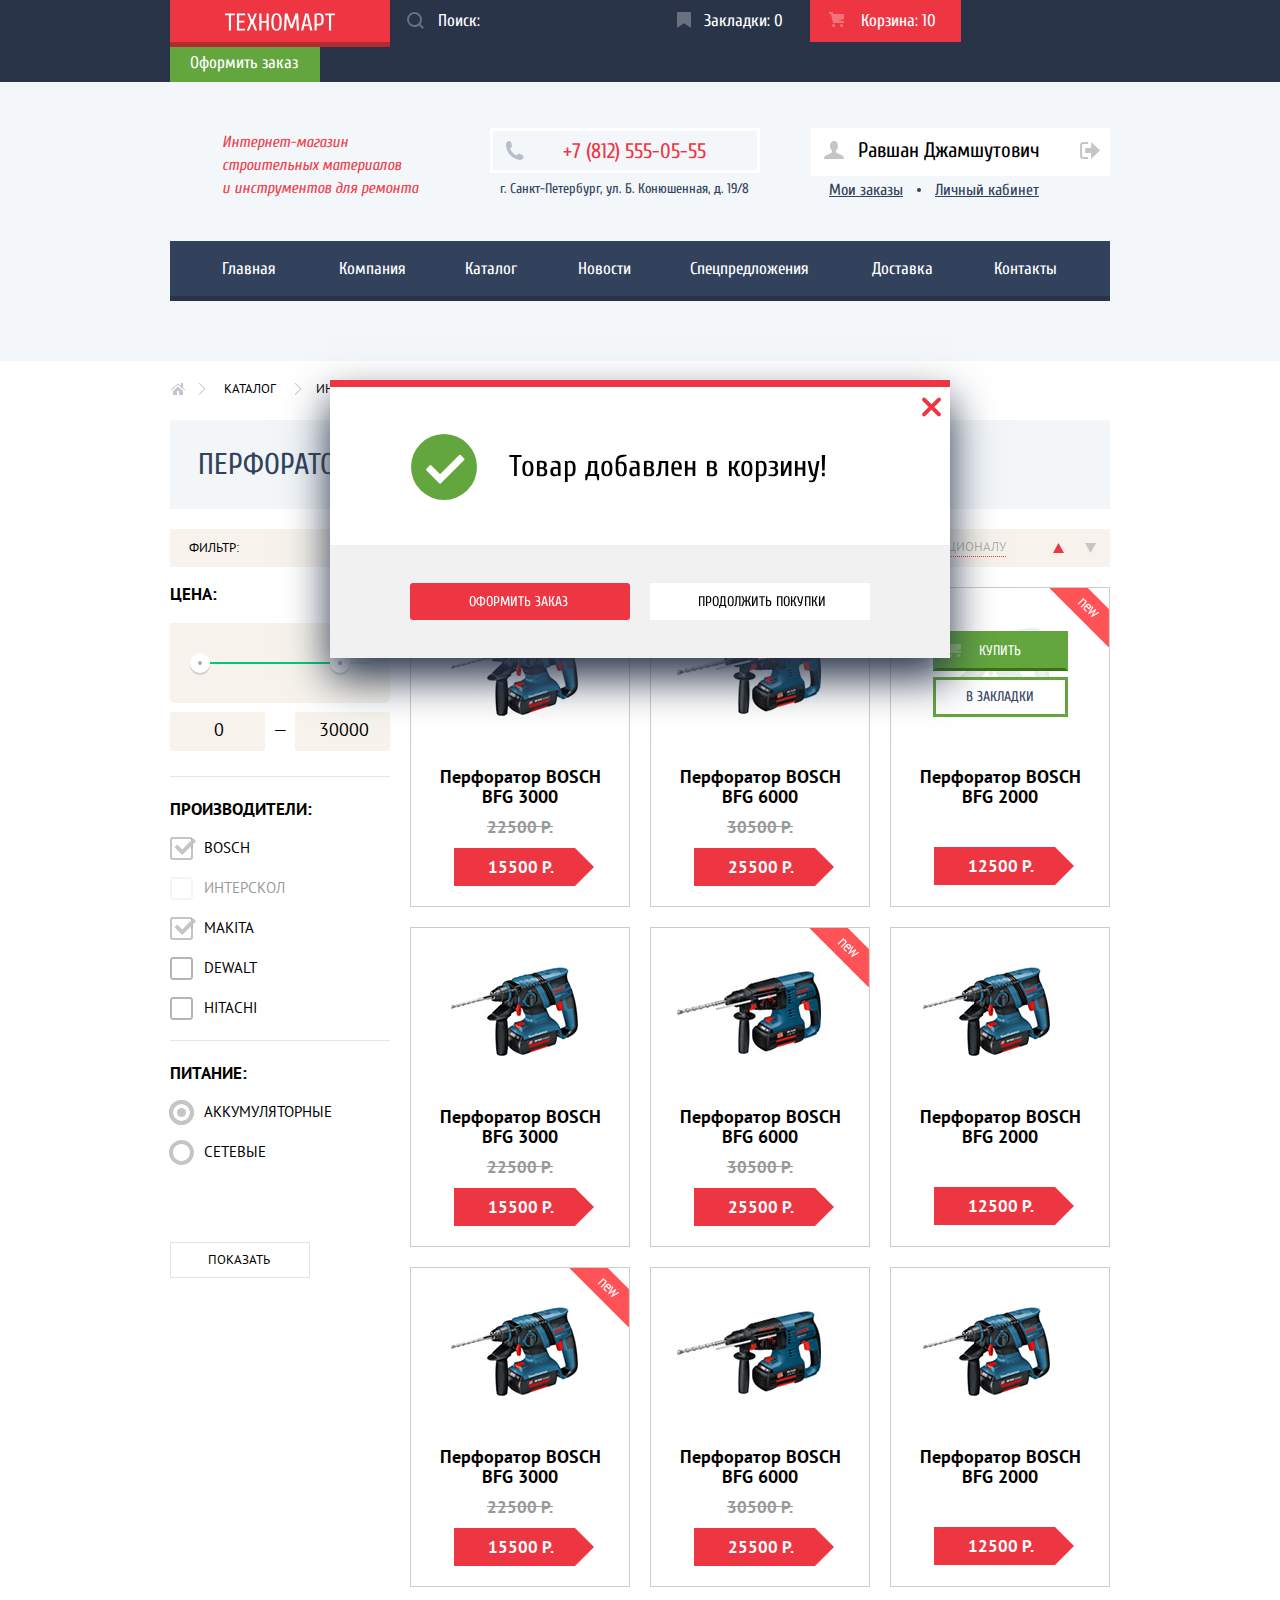
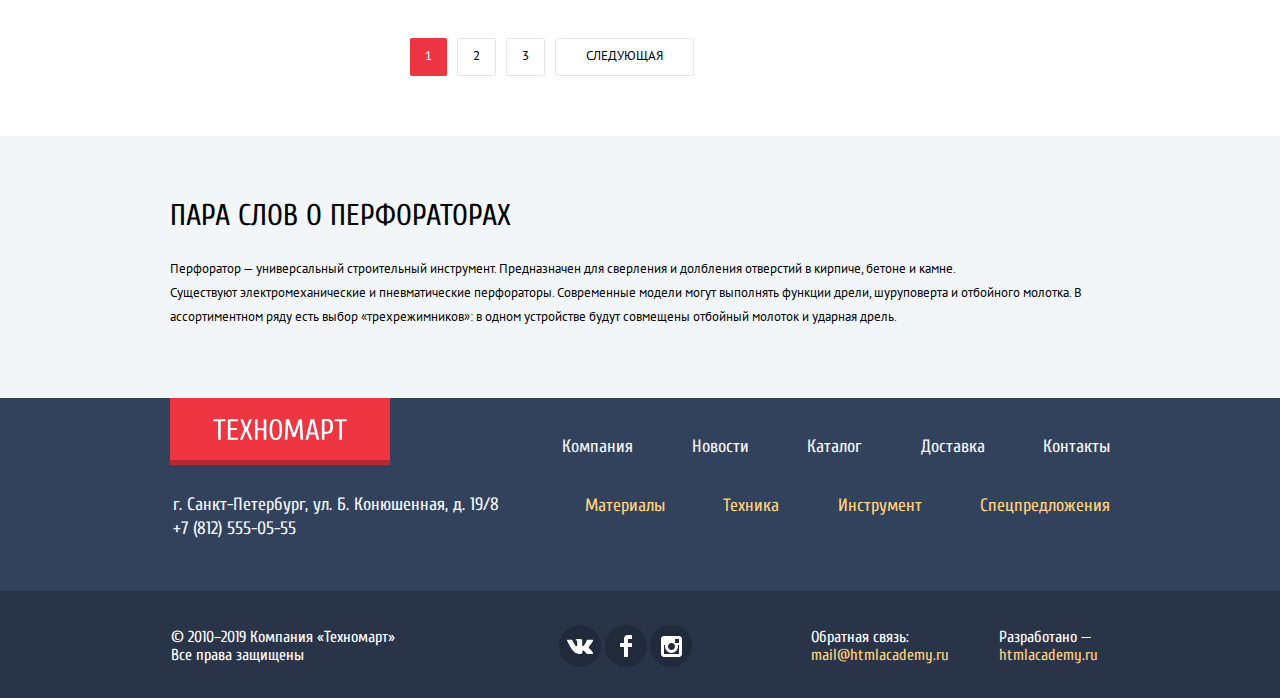
==== commit dcd5b60d: "Завершила стилизацию нестандартных элементов формы и модальных элементов" ====
--- a/catalog.html
+++ b/catalog.html
@@ -85,357 +85,389 @@
       <main>
         <div class="container">
           <ul class="breadcrumbs">
-            <li class="breadcrumbs-item"><a class="breadcrumbs-link" href="index.html"><span class="visually-hidden">Главная страница</span></a></li>
-            <li class="breadcrumbs-item"><a class="breadcrumbs-link" href="catalog.html">Каталог</a></li>
-            <li class="breadcrumbs-item"><a class="breadcrumbs-link" href="#">Инструмент</a></li>
-            <li class="breadcrumbs-item"><a class="breadcrumbs-link">Перфораторы</a></li>
-          </ul>
-          <h1 class="main-title"><a>Перфораторы</a></h1>
-          <div class="inner-columns">
-            <section class="filters">
-              <h2 class="filter-title">Фильтр:</h2>
-              <form class="filter-form" action="https://echo.htmlacademy.ru" method="get">
-                <fieldset class="cost">
-                  <legend class="fieldset-title">Цена:</legend>
-                </fieldset>
-                <fieldset class="producers">
-                  <legend class="fieldset-title">Производители:</legend>
-                  <ul class="producers-list">
-                    <li class="filter-option">
-                      <input type="checkbox" name="bosch" id="bosch" checked>
-                      <label class="filter-label" for="bosch">Bosch</label>
-                    </li>
-                    <li class="filter-option">
-                      <input type="checkbox" name="interscol" id="interscol">
-                      <label class="filter-label" for="interscol">Интерскол</label>
-                    </li>
-                    <li class="filter-option">
-                      <input type="checkbox" name="makita" id="makita" checked>
-                      <label class="filter-label" for="makita">Makita</label>
-                    </li>
-                    <li class="filter-option">
-                      <input type="checkbox" name="dewalt" id="dewalt">
-                      <label class="filter-label" for="dewalt">Dewalt</label>
-                    </li>
-                    <li class="filter-option">
-                      <input type="checkbox" name="hitachi" id="hitachi">
-                      <label class="filter-label" for="hitachi">Hitachi</label>
-                    </li>
-                  </ul>
-                </fieldset>
-                <fieldset class="batteries">
-                  <legend class="fieldset-title">Питание:</legend>
-                  <ul class="batteries-list">
-                    <li class="filter-option">
-                      <input type="radio" name="battery" value="accumulator" id="filter-accumulator" checked>
-                      <label class="filter-label" for="filter-accumulator">Аккумуляторные</label>
-                    </li>
-                    <li class="filter-option">
-                      <input type="radio" name="battery" value="network" id="filter-network">
-                      <label class="filter-label" for="filter-network">Сетевые</label>
-                    </li>
-                  </ul>
-                </fieldset>
-                <button class="filter-btn" type="submit">Показать</button>
-              </form>
-            </section>
-            <section class="catalog">
-              <h2 class="visually-hidden">Список перфораторов</h2>
-              <div class="sorting-wrapper">
-                <span class="sorting">Сортировка:</span>
-                <ul class="sorting-category">
-                  <li class="sorting-category-item">
-                    <a class="sorting-option sorting-category-current" href="#">По цене</a>
-                  </li>
-                  <li class="sorting-category-item">
-                    <a class="sorting-option"  href="#">По типу</a>
-                  </li>
-                  <li class="sorting-category-item">
-                    <a class="sorting-option" href="#">По функционалу</a>
-                  </li>
-                </ul>
-                <ul class="sorting-direction">
-                  <li class="sorting-direction-item">
-                    <a class="sorting-direction-link sorting-direction-current" href="#">
-                      <svg class="icon-up" xmlns="http://www.w3.org/2000/svg" width="11" height="10" viewBox="0 0 11 10"><path fill="#c5c5c5" d="M5.5 0L0 10h11z"/></svg>
-                      <span class="visually-hidden">По возрастанию</span>
-                    </a>
-                  </li>
-                  <li class="sorting-direction-item">
-                    <a class="sorting-direction-link" href="#">
-                      <svg class="icon-down" xmlns="http://www.w3.org/2000/svg" width="11" height="10" viewBox="0 0 11 10"><path fill="#c5c5c5" d="M5.5 10L0 0h11"/></svg>
-                      <span class="visually-hidden">По убыванию</span>
-                    </a>
-                  </li>
-                </ul>
-              </div>
-              <ul class="catalog-items catalog-items-inner">
-                <li class="catalog-item catalog-item-inner">
-                  <div class="actions">
-                    <a class="buy-link" href="#">
-                      <svg class="icon-cart" xmlns="http://www.w3.org/2000/svg" width="15" height="15" viewBox="0 0 15 15">
-                        <circle fill="rgba(255, 255, 255, 0.3)" cx="4.5" cy="13.5" r="1.5" />
-                        <circle fill="rgba(255, 255, 255, 0.3)" cx="12.5" cy="13.5" r="1.5" />
-                        <path fill="rgba(255, 255, 255, 0.3)" d="M15 2H4.07l-.422-2H0v2h2.031l1.985 9H15V9H9.441L15 6.951z" />
-                      </svg>
-                      Купить
-                    </a>
-                    <a class="bookmarks-link" href="#">В закладки</a>
-                  </div>
-                  <div class="product-image">
-                    <img class="product-second" src="img/product-2.jpg" width="127" height="89" alt="Перфоратор BOSCH BFG 3000">
-                  </div>
-                  <h3 class="product-title">Перфоратор BOSCH <span class="product-model">BFG 3000</span></h3>
-                  <span class="discount">22500 Р.</span>
-                  <span class="price">15500 Р.</span>
+            <li class="breadcrumbs-item">
+              <a class="breadcrumbs-link" href="index.html">
+                <svg class="icon-home" version="1.1" id="Layer_1" xmlns="http://www.w3.org/2000/svg" xmlns:xlink="http://www.w3.org/1999/xlink" x="0px" y="0px"
+                  width="15px" height="12px" viewBox="0 0 15 12" enable-background="new 0 0 15 12" xml:space="preserve">
+                  <g>
+                    <polygon fill="#C1C6CE" points="3,8 3,12 7,12 7,8 9,8 9,12 13,12 13,8 8,3.516   "/>
+                      <path fill="#C1C6CE" d="M14.831,6.365L13,4.751V0h-2v2.987L8.332,0.635c-0.02-0.017-0.043-0.023-0.064-0.037
+                        c-0.026-0.018-0.052-0.035-0.08-0.047C8.156,0.539,8.125,0.533,8.093,0.527C8.062,0.521,8.032,0.515,8,0.515
+                        c-0.031,0-0.061,0.006-0.092,0.012C7.875,0.533,7.845,0.539,7.813,0.552C7.785,0.563,7.76,0.581,7.733,0.598
+                        c-0.021,0.014-0.045,0.02-0.064,0.037l-6.498,5.73C0.964,6.548,0.944,6.864,1.126,7.071C1.225,7.183,1.363,7.24,1.501,7.24
+                        c0.118,0,0.236-0.041,0.331-0.125L8,1.677l6.169,5.438C14.265,7.199,14.383,7.24,14.5,7.24c0.139,0,0.276-0.058,0.375-0.169
+                        C15.058,6.864,15.038,6.548,14.831,6.365z"/>
+                      </g>
+                    </svg>
+                    <span class="visually-hidden"></span>
+                  </a>
                 </li>
-                <li class="catalog-item catalog-item-inner">
-                  <div class="actions">
-                    <a class="buy-link" href="#">
-                      <svg class="icon-cart" xmlns="http://www.w3.org/2000/svg" width="15" height="15" viewBox="0 0 15 15">
-                        <circle fill="rgba(255, 255, 255, 0.3)" cx="4.5" cy="13.5" r="1.5" />
-                        <circle fill="rgba(255, 255, 255, 0.3)" cx="12.5" cy="13.5" r="1.5" />
-                        <path fill="rgba(255, 255, 255, 0.3)" d="M15 2H4.07l-.422-2H0v2h2.031l1.985 9H15V9H9.441L15 6.951z" />
-                      </svg>
-                      Купить
-                    </a>
-                    <a class="bookmarks-link" href="#">В закладки</a>
-                  </div>
-                  <div class="product-image">
-                    <img class="product-third" src="img/product-3.jpg" width="144" height="83" alt="Перфоратор BOSCH BFG 6000">
-                  </div>
-                  <h3 class="product-title">Перфоратор BOSCH <span class="product-model">BFG 6000</span></h3>
-                  <span class="discount">30500 Р.</span>
-                  <span class="price">25500 Р.</span>
+                <li class="breadcrumbs-item">
+                  <a class="breadcrumbs-link" href="catalog.html">Каталог</a>
                 </li>
-                <li class="catalog-item catalog-item-inner">
-                  <span class="flag flag-new"></span>
-                  <div class="actions">
-                    <a class="buy-link" href="#">
-                      <svg class="icon-cart" xmlns="http://www.w3.org/2000/svg" width="15" height="15" viewBox="0 0 15 15">
-                        <circle fill="rgba(255, 255, 255, 0.3)" cx="4.5" cy="13.5" r="1.5" />
-                        <circle fill="rgba(255, 255, 255, 0.3)" cx="12.5" cy="13.5" r="1.5" />
-                        <path fill="rgba(255, 255, 255, 0.3)" d="M15 2H4.07l-.422-2H0v2h2.031l1.985 9H15V9H9.441L15 6.951z" />
-                      </svg>
-                      Купить
-                    </a>
-                    <a class="bookmarks-link" href="#">В закладки</a>
-                  </div>
-                  <div class="product-image">
-                    <img class="product-forth" src="img/product-2.jpg" width="127" height="89" alt="Перфоратор BOSCH BFG 2000">
-                  </div>
-                  <h3 class="product-title">Перфоратор BOSCH <span class="product-model">BFG 2000</span></h3>
-                  <span class="discount"></span>
-                  <span class="price">12500 Р.</span>
+                <li class="breadcrumbs-item">
+                  <a class="breadcrumbs-link" href="#">Инструмент</a>
                 </li>
-                <li class="catalog-item catalog-item-inner">
-                  <div class="actions">
-                    <a class="buy-link" href="#">
-                      <svg class="icon-cart" xmlns="http://www.w3.org/2000/svg" width="15" height="15" viewBox="0 0 15 15">
-                        <circle fill="rgba(255, 255, 255, 0.3)" cx="4.5" cy="13.5" r="1.5" />
-                        <circle fill="rgba(255, 255, 255, 0.3)" cx="12.5" cy="13.5" r="1.5" />
-                        <path fill="rgba(255, 255, 255, 0.3)" d="M15 2H4.07l-.422-2H0v2h2.031l1.985 9H15V9H9.441L15 6.951z" />
-                      </svg>
-                      Купить
-                    </a>
-                    <a class="bookmarks-link" href="#">В закладки</a>
-                  </div>
-                  <div class="product-image">
-                    <img class="product-second" src="img/product-2.jpg" width="127" height="89" alt="Перфоратор BOSCH BFG 3000">
-                  </div>
-                  <h3 class="product-title">Перфоратор BOSCH <span class="product-model">BFG 3000</span></h3>
-                  <span class="discount">22500 Р.</span>
-                  <span class="price">15500 Р.</span>
-                </li>
-                <li class="catalog-item catalog-item-inner">
-                  <span class="flag flag-new"></span>
-                  <div class="actions">
-                    <a class="buy-link" href="#">
-                      <svg class="icon-cart" xmlns="http://www.w3.org/2000/svg" width="15" height="15" viewBox="0 0 15 15">
-                        <circle fill="rgba(255, 255, 255, 0.3)" cx="4.5" cy="13.5" r="1.5" />
-                        <circle fill="rgba(255, 255, 255, 0.3)" cx="12.5" cy="13.5" r="1.5" />
-                        <path fill="rgba(255, 255, 255, 0.3)" d="M15 2H4.07l-.422-2H0v2h2.031l1.985 9H15V9H9.441L15 6.951z" />
-                      </svg>
-                      Купить
-                    </a>
-                    <a class="bookmarks-link" href="#">В закладки</a>
-                  </div>
-                  <div class="product-image">
-                    <img class="product-third" src="img/product-3.jpg" width="144" height="83" alt="Перфоратор BOSCH BFG 6000">
-                  </div>
-                  <h3 class="product-title">Перфоратор BOSCH<span class="product-model">BFG 6000</span></h3>
-                  <span class="discount">30500 Р.</span>
-                  <span class="price">25500 Р.</span>
-                </li>
-                <li class="catalog-item catalog-item-inner">
-                  <span class="flag flag-new"></span>
-                  <div class="actions">
-                    <a class="buy-link" href="#">
-                      <svg class="icon-cart" xmlns="http://www.w3.org/2000/svg" width="15" height="15" viewBox="0 0 15 15">
-                        <circle fill="rgba(255, 255, 255, 0.3)" cx="4.5" cy="13.5" r="1.5" />
-                        <circle fill="rgba(255, 255, 255, 0.3)" cx="12.5" cy="13.5" r="1.5" />
-                        <path fill="rgba(255, 255, 255, 0.3)" d="M15 2H4.07l-.422-2H0v2h2.031l1.985 9H15V9H9.441L15 6.951z" />
-                      </svg>
-                      Купить
-                    </a>
-                    <a class="bookmarks-link" href="#">В закладки</a>
-                  </div>
-                  <div class="product-image">
-                    <img class="product-forth" src="img/product-2.jpg" width="127" height="89" alt="Перфоратор BOSCH BFG 2000">
-                  </div>
-                  <h3 class="product-title">Перфоратор BOSCH<span class="product-model">BFG 2000</span> </h3>
-                  <span class="discount"></span>
-                  <span class="price">12500 Р.</span>
-                </li>
-                <li class="catalog-item catalog-item-inner">
-                  <span class="flag flag-new"></span>
-                  <div class="actions">
-                    <a class="buy-link" href="#">
-                      <svg class="icon-cart" xmlns="http://www.w3.org/2000/svg" width="15" height="15" viewBox="0 0 15 15">
-                        <circle fill="rgba(255, 255, 255, 0.3)" cx="4.5" cy="13.5" r="1.5" />
-                        <circle fill="rgba(255, 255, 255, 0.3)" cx="12.5" cy="13.5" r="1.5" />
-                        <path fill="rgba(255, 255, 255, 0.3)" d="M15 2H4.07l-.422-2H0v2h2.031l1.985 9H15V9H9.441L15 6.951z" />
-                      </svg>
-                      Купить
-                    </a>
-                    <a class="bookmarks-link" href="#">В закладки</a>
-                  </div>
-                  <div class="product-image">
-                    <img class="product-second" src="img/product-2.jpg" width="127" height="89" alt="Перфоратор BOSCH BFG 3000">
-                  </div>
-                  <h3 class="product-title">Перфоратор BOSCH <span class="product-model">BFG 3000</span></h3>
-                  <span class="discount">22500 Р.</span>
-                  <span class="price">15500 Р.</span>
-                </li>
-                <li class="catalog-item catalog-item-inner">
-                  <div class="actions">
-                    <a class="buy-link" href="#">
-                      <svg class="icon-cart" xmlns="http://www.w3.org/2000/svg" width="15" height="15" viewBox="0 0 15 15">
-                        <circle fill="rgba(255, 255, 255, 0.3)" cx="4.5" cy="13.5" r="1.5" />
-                        <circle fill="rgba(255, 255, 255, 0.3)" cx="12.5" cy="13.5" r="1.5" />
-                        <path fill="rgba(255, 255, 255, 0.3)" d="M15 2H4.07l-.422-2H0v2h2.031l1.985 9H15V9H9.441L15 6.951z" />
-                      </svg>
-                      Купить
-                    </a>
-                    <a class="bookmarks-link" href="#">В закладки</a>
-                  </div>
-                  <div class="product-image">
-                    <img class="product-third" src="img/product-3.jpg" width="144" height="83" alt="Перфоратор BOSCH BFG 6000">
-                  </div>
-                  <h3 class="product-title">Перфоратор BOSCH <span class="product-model">BFG 6000</span></h3>
-                  <span class="discount">30500 Р.</span>
-                  <span class="price">25500 Р.</span>
-                </li>
-                <li class="catalog-item catalog-item-inner">
-                  <span class="flag flag-new"></span>
-                  <div class="actions">
-                    <a class="buy-link" href="#">
-                      <svg class="icon-cart" xmlns="http://www.w3.org/2000/svg" width="15" height="15" viewBox="0 0 15 15">
-                        <circle fill="rgba(255, 255, 255, 0.3)" cx="4.5" cy="13.5" r="1.5" />
-                        <circle fill="rgba(255, 255, 255, 0.3)" cx="12.5" cy="13.5" r="1.5" />
-                        <path fill="rgba(255, 255, 255, 0.3)" d="M15 2H4.07l-.422-2H0v2h2.031l1.985 9H15V9H9.441L15 6.951z" />
-                      </svg>
-                      Купить
-                    </a>
-                    <a class="bookmarks-link" href="#">В закладки</a>
-                  </div>
-                  <div class="product-image">
-                    <img class="product-forth" src="img/product-2.jpg" width="127" height="89" alt="Перфоратор BOSCH BFG 2000">
-                  </div>
-                  <h3 class="product-title">Перфоратор BOSCH <span class="product-model">BFG 2000</span></h3>
-                  <span class="discount"></span>
-                  <span class="price">12500 Р.</span>
+                <li class="breadcrumbs-item">
+                  <a class="breadcrumbs-link">Перфораторы</a>
                 </li>
               </ul>
-              <ul class="pagination-list">
-                <li><a class="pagination-link pagination-link-current">1</a></li>
-                <li><a class="pagination-link" href="#">2</a></li>
-                <li><a class="pagination-link" href="#">3</a></li>
-                <li><a class="pagination-link pagination-link-next" href="#">Следующая</a></li>
-              </ul>
+              <h1 class="main-title"><a>Перфораторы</a></h1>
+              <div class="inner-columns">
+                <section class="filters">
+                  <h2 class="filter-title">Фильтр:</h2>
+                  <form class="filter-form" action="https://echo.htmlacademy.ru" method="get">
+                    <fieldset class="cost">
+                      <legend class="fieldset-title">Цена:</legend>
+                      <div class="range-filter">
+                        <div class="range-controls">
+                          <div class="scale">
+                            <div class="bar"></div>
+                          </div>
+                          <div class="toggle toggle-min"></div>
+                          <div class="toggle toggle-max"></div>
+                        </div>
+                        <div class="price-controls">
+                          <label class="visually-hidden" for="min-price">Минимальная цена:</label>
+                          <input class="min-price" name="min-price" type="text" id="min-price" value="0">
+                          <span>—</span>
+                          <label class="visually-hidden" for="max-price">Максимальная цена:</label>
+                          <input class="max-price" name="max-price" type="text" id="max-price" value="30000">
+                        </div>
+                      </div>
+                    </fieldset>
+                    <fieldset class="producers">
+                      <legend class="fieldset-title title-producers">Производители:</legend>
+                      <ul class="producers-list">
+                        <li class="filter-option">
+                          <input class="input-checkbox visually-hidden" type="checkbox" name="bosch" id="bosch" checked>
+                          <label class="filter-label label-checkbox" for="bosch">Bosch</label>
+                        </li>
+                        <li class="filter-option">
+                          <input class="input-checkbox visually-hidden" type="checkbox" name="interscol" id="interscol" disabled>
+                          <label class="filter-label label-checkbox" for="interscol">Интерскол</label>
+                        </li>
+                        <li class="filter-option">
+                          <input class="input-checkbox visually-hidden" type="checkbox" name="makita" id="makita" checked>
+                          <label class="filter-label label-checkbox" for="makita">Makita</label>
+                        </li>
+                        <li class="filter-option">
+                          <input class="input-checkbox visually-hidden" type="checkbox" name="dewalt" id="dewalt">
+                          <label class="filter-label label-checkbox" for="dewalt">Dewalt</label>
+                        </li>
+                        <li class="filter-option">
+                          <input class="input-checkbox visually-hidden" type="checkbox" name="hitachi" id="hitachi">
+                          <label class="filter-label label-checkbox" for="hitachi">Hitachi</label>
+                        </li>
+                      </ul>
+                    </fieldset>
+                    <fieldset class="batteries">
+                      <legend class="fieldset-title title-batteries">Питание:</legend>
+                      <ul class="batteries-list">
+                        <li class="filter-option">
+                          <input class="input-radio visually-hidden" type="radio" name="battery" value="accumulator" id="filter-accumulator" checked>
+                          <label class="filter-label label-radio" for="filter-accumulator">Аккумуляторные</label>
+                        </li>
+                        <li class="filter-option">
+                          <input class="input-radio visually-hidden" type="radio" name="battery" value="network" id="filter-network">
+                          <label class="filter-label label-radio" for="filter-network">Сетевые</label>
+                        </li>
+                      </ul>
+                    </fieldset>
+                    <button class="filter-btn" type="submit">Показать</button>
+                  </form>
+                </section>
+                <section class="catalog">
+                  <h2 class="visually-hidden">Список перфораторов</h2>
+                  <div class="sorting-wrapper">
+                    <span class="sorting">Сортировка:</span>
+                    <ul class="sorting-category">
+                      <li class="sorting-category-item">
+                        <a class="sorting-option sorting-category-current" href="#">По цене</a>
+                      </li>
+                      <li class="sorting-category-item">
+                        <a class="sorting-option"  href="#">По типу</a>
+                      </li>
+                      <li class="sorting-category-item">
+                        <a class="sorting-option" href="#">По функционалу</a>
+                      </li>
+                    </ul>
+                    <ul class="sorting-direction">
+                      <li class="sorting-direction-item">
+                        <a class="sorting-direction-link sorting-direction-current" href="#">
+                          <svg class="icon-up" xmlns="http://www.w3.org/2000/svg" width="11" height="10" viewBox="0 0 11 10"><path fill="#c5c5c5" d="M5.5 0L0 10h11z"/></svg>
+                          <span class="visually-hidden">По возрастанию</span>
+                        </a>
+                      </li>
+                      <li class="sorting-direction-item">
+                        <a class="sorting-direction-link" href="#">
+                          <svg class="icon-down" xmlns="http://www.w3.org/2000/svg" width="11" height="10" viewBox="0 0 11 10"><path fill="#c5c5c5" d="M5.5 10L0 0h11"/></svg>
+                          <span class="visually-hidden">По убыванию</span>
+                        </a>
+                      </li>
+                    </ul>
+                  </div>
+                  <ul class="catalog-items catalog-items-inner">
+                    <li class="catalog-item catalog-item-inner">
+                      <div class="actions">
+                        <a class="buy-link" href="#">
+                          <svg class="icon-cart" xmlns="http://www.w3.org/2000/svg" width="15" height="15" viewBox="0 0 15 15">
+                            <circle fill="rgba(255, 255, 255, 0.3)" cx="4.5" cy="13.5" r="1.5" />
+                            <circle fill="rgba(255, 255, 255, 0.3)" cx="12.5" cy="13.5" r="1.5" />
+                            <path fill="rgba(255, 255, 255, 0.3)" d="M15 2H4.07l-.422-2H0v2h2.031l1.985 9H15V9H9.441L15 6.951z" />
+                          </svg>
+                          Купить
+                        </a>
+                        <a class="bookmarks-link" href="#">В закладки</a>
+                      </div>
+                      <div class="product-image">
+                        <img class="product-second" src="img/product-2.jpg" width="127" height="89" alt="Перфоратор BOSCH BFG 3000">
+                      </div>
+                      <h3 class="product-title">Перфоратор BOSCH <span class="product-model">BFG 3000</span></h3>
+                      <span class="discount">22500 Р.</span>
+                      <span class="price">15500 Р.</span>
+                    </li>
+                    <li class="catalog-item catalog-item-inner">
+                      <div class="actions">
+                        <a class="buy-link" href="#">
+                          <svg class="icon-cart" xmlns="http://www.w3.org/2000/svg" width="15" height="15" viewBox="0 0 15 15">
+                            <circle fill="rgba(255, 255, 255, 0.3)" cx="4.5" cy="13.5" r="1.5" />
+                            <circle fill="rgba(255, 255, 255, 0.3)" cx="12.5" cy="13.5" r="1.5" />
+                            <path fill="rgba(255, 255, 255, 0.3)" d="M15 2H4.07l-.422-2H0v2h2.031l1.985 9H15V9H9.441L15 6.951z" />
+                          </svg>
+                          Купить
+                        </a>
+                        <a class="bookmarks-link" href="#">В закладки</a>
+                      </div>
+                      <div class="product-image">
+                        <img class="product-third" src="img/product-3.jpg" width="144" height="83" alt="Перфоратор BOSCH BFG 6000">
+                      </div>
+                      <h3 class="product-title">Перфоратор BOSCH <span class="product-model">BFG 6000</span></h3>
+                      <span class="discount">30500 Р.</span>
+                      <span class="price">25500 Р.</span>
+                    </li>
+                    <li class="catalog-item catalog-item-inner new">
+                      <div class="actions">
+                        <a class="buy-link" href="#">
+                          <svg class="icon-cart" xmlns="http://www.w3.org/2000/svg" width="15" height="15" viewBox="0 0 15 15">
+                            <circle fill="rgba(255, 255, 255, 0.3)" cx="4.5" cy="13.5" r="1.5" />
+                            <circle fill="rgba(255, 255, 255, 0.3)" cx="12.5" cy="13.5" r="1.5" />
+                            <path fill="rgba(255, 255, 255, 0.3)" d="M15 2H4.07l-.422-2H0v2h2.031l1.985 9H15V9H9.441L15 6.951z" />
+                          </svg>
+                          Купить
+                        </a>
+                        <a class="bookmarks-link" href="#">В закладки</a>
+                      </div>
+                      <div class="product-image">
+                        <img class="product-forth" src="img/product-2.jpg" width="127" height="89" alt="Перфоратор BOSCH BFG 2000">
+                      </div>
+                      <h3 class="product-title">Перфоратор BOSCH <span class="product-model">BFG 2000</span></h3>
+                      <span class="discount"></span>
+                      <span class="price">12500 Р.</span>
+                    </li>
+                    <li class="catalog-item catalog-item-inner">
+                      <div class="actions">
+                        <a class="buy-link" href="#">
+                          <svg class="icon-cart" xmlns="http://www.w3.org/2000/svg" width="15" height="15" viewBox="0 0 15 15">
+                            <circle fill="rgba(255, 255, 255, 0.3)" cx="4.5" cy="13.5" r="1.5" />
+                            <circle fill="rgba(255, 255, 255, 0.3)" cx="12.5" cy="13.5" r="1.5" />
+                            <path fill="rgba(255, 255, 255, 0.3)" d="M15 2H4.07l-.422-2H0v2h2.031l1.985 9H15V9H9.441L15 6.951z" />
+                          </svg>
+                          Купить
+                        </a>
+                        <a class="bookmarks-link" href="#">В закладки</a>
+                      </div>
+                      <div class="product-image">
+                        <img class="product-second" src="img/product-2.jpg" width="127" height="89" alt="Перфоратор BOSCH BFG 3000">
+                      </div>
+                      <h3 class="product-title">Перфоратор BOSCH <span class="product-model">BFG 3000</span></h3>
+                      <span class="discount">22500 Р.</span>
+                      <span class="price">15500 Р.</span>
+                    </li>
+                    <li class="catalog-item catalog-item-inner new">
+                      <div class="actions">
+                        <a class="buy-link" href="#">
+                          <svg class="icon-cart" xmlns="http://www.w3.org/2000/svg" width="15" height="15" viewBox="0 0 15 15">
+                            <circle fill="rgba(255, 255, 255, 0.3)" cx="4.5" cy="13.5" r="1.5" />
+                            <circle fill="rgba(255, 255, 255, 0.3)" cx="12.5" cy="13.5" r="1.5" />
+                            <path fill="rgba(255, 255, 255, 0.3)" d="M15 2H4.07l-.422-2H0v2h2.031l1.985 9H15V9H9.441L15 6.951z" />
+                          </svg>
+                          Купить
+                        </a>
+                        <a class="bookmarks-link" href="#">В закладки</a>
+                      </div>
+                      <div class="product-image">
+                        <img class="product-third" src="img/product-3.jpg" width="144" height="83" alt="Перфоратор BOSCH BFG 6000">
+                      </div>
+                      <h3 class="product-title">Перфоратор BOSCH<span class="product-model">BFG 6000</span></h3>
+                      <span class="discount">30500 Р.</span>
+                      <span class="price">25500 Р.</span>
+                    </li>
+                    <li class="catalog-item catalog-item-inner">
+                      <div class="actions">
+                        <a class="buy-link" href="#">
+                          <svg class="icon-cart" xmlns="http://www.w3.org/2000/svg" width="15" height="15" viewBox="0 0 15 15">
+                            <circle fill="rgba(255, 255, 255, 0.3)" cx="4.5" cy="13.5" r="1.5" />
+                            <circle fill="rgba(255, 255, 255, 0.3)" cx="12.5" cy="13.5" r="1.5" />
+                            <path fill="rgba(255, 255, 255, 0.3)" d="M15 2H4.07l-.422-2H0v2h2.031l1.985 9H15V9H9.441L15 6.951z" />
+                          </svg>
+                          Купить
+                        </a>
+                        <a class="bookmarks-link" href="#">В закладки</a>
+                      </div>
+                      <div class="product-image">
+                        <img class="product-forth" src="img/product-2.jpg" width="127" height="89" alt="Перфоратор BOSCH BFG 2000">
+                      </div>
+                      <h3 class="product-title">Перфоратор BOSCH<span class="product-model">BFG 2000</span> </h3>
+                      <span class="discount"></span>
+                      <span class="price">12500 Р.</span>
+                    </li>
+                    <li class="catalog-item catalog-item-inner new">
+                      <div class="actions">
+                        <a class="buy-link" href="#">
+                          <svg class="icon-cart" xmlns="http://www.w3.org/2000/svg" width="15" height="15" viewBox="0 0 15 15">
+                            <circle fill="rgba(255, 255, 255, 0.3)" cx="4.5" cy="13.5" r="1.5" />
+                            <circle fill="rgba(255, 255, 255, 0.3)" cx="12.5" cy="13.5" r="1.5" />
+                            <path fill="rgba(255, 255, 255, 0.3)" d="M15 2H4.07l-.422-2H0v2h2.031l1.985 9H15V9H9.441L15 6.951z" />
+                          </svg>
+                          Купить
+                        </a>
+                        <a class="bookmarks-link" href="#">В закладки</a>
+                      </div>
+                      <div class="product-image">
+                        <img class="product-second" src="img/product-2.jpg" width="127" height="89" alt="Перфоратор BOSCH BFG 3000">
+                      </div>
+                      <h3 class="product-title">Перфоратор BOSCH <span class="product-model">BFG 3000</span></h3>
+                      <span class="discount">22500 Р.</span>
+                      <span class="price">15500 Р.</span>
+                    </li>
+                    <li class="catalog-item catalog-item-inner">
+                      <div class="actions">
+                        <a class="buy-link" href="#">
+                          <svg class="icon-cart" xmlns="http://www.w3.org/2000/svg" width="15" height="15" viewBox="0 0 15 15">
+                            <circle fill="rgba(255, 255, 255, 0.3)" cx="4.5" cy="13.5" r="1.5" />
+                            <circle fill="rgba(255, 255, 255, 0.3)" cx="12.5" cy="13.5" r="1.5" />
+                            <path fill="rgba(255, 255, 255, 0.3)" d="M15 2H4.07l-.422-2H0v2h2.031l1.985 9H15V9H9.441L15 6.951z" />
+                          </svg>
+                          Купить
+                        </a>
+                        <a class="bookmarks-link" href="#">В закладки</a>
+                      </div>
+                      <div class="product-image">
+                        <img class="product-third" src="img/product-3.jpg" width="144" height="83" alt="Перфоратор BOSCH BFG 6000">
+                      </div>
+                      <h3 class="product-title">Перфоратор BOSCH <span class="product-model">BFG 6000</span></h3>
+                      <span class="discount">30500 Р.</span>
+                      <span class="price">25500 Р.</span>
+                    </li>
+                    <li class="catalog-item catalog-item-inner">
+                      <div class="actions">
+                        <a class="buy-link" href="#">
+                          <svg class="icon-cart" xmlns="http://www.w3.org/2000/svg" width="15" height="15" viewBox="0 0 15 15">
+                            <circle fill="rgba(255, 255, 255, 0.3)" cx="4.5" cy="13.5" r="1.5" />
+                            <circle fill="rgba(255, 255, 255, 0.3)" cx="12.5" cy="13.5" r="1.5" />
+                            <path fill="rgba(255, 255, 255, 0.3)" d="M15 2H4.07l-.422-2H0v2h2.031l1.985 9H15V9H9.441L15 6.951z" />
+                          </svg>
+                          Купить
+                        </a>
+                        <a class="bookmarks-link" href="#">В закладки</a>
+                      </div>
+                      <div class="product-image">
+                        <img class="product-forth" src="img/product-2.jpg" width="127" height="89" alt="Перфоратор BOSCH BFG 2000">
+                      </div>
+                      <h3 class="product-title">Перфоратор BOSCH <span class="product-model">BFG 2000</span></h3>
+                      <span class="discount"></span>
+                      <span class="price">12500 Р.</span>
+                    </li>
+                  </ul>
+                  <ul class="pagination-list">
+                    <li><a class="pagination-link pagination-link-current">1</a></li>
+                    <li><a class="pagination-link" href="#">2</a></li>
+                    <li><a class="pagination-link" href="#">3</a></li>
+                    <li><a class="pagination-link pagination-link-next" href="#">Следующая</a></li>
+                  </ul>
+                </section>
+              </div>
+            </div>
+            <section class="additional-info">
+              <div class="container">
+                <h2 class="additional-title">Пара слов о перфораторах</h2>
+                <p class="additional-description">Перфоратор — универсальный строительный инструмент. Предназначен для сверления и долбления отверстий в кирпиче, бетоне и камне.<br> Существуют электромеханические и пневматические перфораторы. Современные модели могут выполнять функции дрели, шуруповерта и отбойного молотка. В ассортиментном ряду есть выбор «трехрежимников»: в одном устройстве будут совмещены отбойный молоток и ударная дрель.</p>
+              </div>
             </section>
-          </div>
-        </div>
-        <section class="additional-info">
-          <div class="container">
-            <h2 class="additional-title">Пара слов о перфораторах</h2>
-            <p class="additional-description">Перфоратор — универсальный строительный инструмент. Предназначен для сверления и долбления отверстий в кирпиче, бетоне и камне.<br> Существуют электромеханические и пневматические перфораторы. Современные модели могут выполнять функции дрели, шуруповерта и отбойного молотка. В ассортиментном ряду есть выбор «трехрежимников»: в одном устройстве будут совмещены отбойный молоток и ударная дрель.</p>
-          </div>
-        </section>
-
-      </main>
-      <!-- подвал сайта -->
-      <div class="main-footer-wrapper">
-        <footer class="main-footer">
-          <div class="container">
-            <div class="footer-top-wrapper">
-              <a class="main-footer-logo">
-                <img src="img/logo-header.svg" width="158" height="21" alt="Логотип интернет-магазина «Техномарт»">
-              </a>
-              <ul class="footer-nav-company">
-                <li><a class="nav-company-link" href="company.html">Компания</a></li>
-                <li><a class="nav-company-link" href="news.html">Новости</a></li>
-                <li><a class="nav-company-link" href="catalog.html">Каталог</a></li>
-                <li><a class="nav-company-link" href="delivery.html">Доставка</a></li>
-                <li><a class="nav-company-link" href="contacts.html">Контакты</a></li>
-              </ul>
-              <p class="footer-contacts">
-                г. Санкт-Петербург, ул. Б. Конюшенная, д. 19/8 +7 (812) 555-05-55
-              </p>
-              <ul class="footer-nav-articles">
-                <li><a class="nav-articles-link" href="materials.html">Материалы</a></li>
-                <li><a class="nav-articles-link" href="technics.html">Техника</a></li>
-                <li><a class="nav-articles-link" href="tools.html">Инструмент</a></li>
-                <li><a class="nav-articles-link" href="special.html">Спецпредложения</a></li>
-              </ul>
-            </div>
-          </div>
-          <div class="footer-bottom-wrapper">
-            <div class="container">
-              <p class="footer-copyright">© 2010–2019 Компания «Техномарт»
-              Все права защищены</p>
-              <ul class="footer-social">
-                <li>
-                  <a class="social-button" href="#">
-                    <span class="visually-hidden">Вконтакте</span>
-                    <svg xmlns="http://www.w3.org/2000/svg" width="26" height="15" viewBox="0 0 26 15">
-                      <path fill="#FFF" d="M16.138 11.51c.956-.309 2.18 2.04 3.483 2.939.978.681 1.727.534 1.727.534l3.473-.05s1.815-.112.957-1.554c-.071-.12-.503-1.069-2.585-3.022-2.177-2.043-1.882-1.712.739-5.244 1.597-2.153 2.236-3.468 2.036-4.028-.192-.539-1.365-.399-1.365-.399L20.69.713c-.381.001-.704.119-.851.515-.003.004-.621 1.666-1.445 3.079-1.741 2.989-2.436 3.148-2.724 2.961-.661-.433-.494-1.737-.494-2.664 0-2.897.432-4.105-.846-4.417-.427-.104-.739-.172-1.828-.182-1.392-.021-2.574 0-3.244.329-.445.223-.786.712-.579.74.26.035.843.16 1.155.586.401.552.389 1.789.389 1.789s.229 3.411-.54 3.834c-.528.29-1.25-.302-2.803-3.016-.793-1.388-1.392-2.922-1.392-2.922s-.116-.285-.326-.441c-.25-.185-.6-.244-.6-.244L.848.684S.29.7.085.946c-.182.218-.015.668-.015.668s2.909 6.881 6.203 10.347c3.02 3.182 6.452 2.971 6.452 2.971h1.555s.469-.054.709-.312c.224-.24.214-.691.214-.691s-.031-2.109.935-2.419z" /></svg>
-                    </a>
-                  </li>
-                  <li>
-                    <a class="social-button" href="#">
-                      <span class="visually-hidden">Фейсбук</span>
-                      <svg xmlns="http://www.w3.org/2000/svg" width="12" height="22" viewBox="0 0 12 22">
-                        <path fill="#FFF" d="M12 4V0H8a4 4 0 0 0-4 4v4H0v4h4v10h4V12h4V8H8V4h4z" /></svg>
-                      </a>
-                    </li>
+          </main>
+          <!-- подвал сайта -->
+          <div class="main-footer-wrapper">
+            <footer class="main-footer">
+              <div class="container">
+                <div class="footer-top-wrapper">
+                  <a class="main-footer-logo" href="index.html">
+                    <img src="img/logo-header.svg" width="158" height="21" alt="Логотип интернет-магазина «Техномарт»">
+                  </a>
+                  <ul class="footer-nav-company">
+                    <li><a class="nav-company-link" href="company.html">Компания</a></li>
+                    <li><a class="nav-company-link" href="news.html">Новости</a></li>
+                    <li><a class="nav-company-link" href="catalog.html">Каталог</a></li>
+                    <li><a class="nav-company-link" href="delivery.html">Доставка</a></li>
+                    <li><a class="nav-company-link" href="contacts.html">Контакты</a></li>
+                  </ul>
+                  <p class="footer-contacts">
+                    г. Санкт-Петербург, ул. Б. Конюшенная, д. 19/8 +7 (812) 555-05-55
+                  </p>
+                  <ul class="footer-nav-articles">
+                    <li><a class="nav-articles-link" href="materials.html">Материалы</a></li>
+                    <li><a class="nav-articles-link" href="technics.html">Техника</a></li>
+                    <li><a class="nav-articles-link" href="tools.html">Инструмент</a></li>
+                    <li><a class="nav-articles-link" href="special.html">Спецпредложения</a></li>
+                  </ul>
+                </div>
+              </div>
+              <div class="footer-bottom-wrapper">
+                <div class="container">
+                  <p class="footer-copyright">© 2010–2019 Компания «Техномарт»
+                  Все права защищены</p>
+                  <ul class="footer-social">
                     <li>
                       <a class="social-button" href="#">
-                        <span class="visually-hidden">Инстаграм</span>
-                        <svg xmlns="http://www.w3.org/2000/svg" width="21" height="21" viewBox="0 0 21 21">
-                          <path fill="#FFF" d="M18 0H3C1.35 0 0 1.35 0 3v15c0 1.65 1.35 3 3 3h15c1.65 0 3-1.35 3-3V3c0-1.65-1.35-3-3-3zm-7.5 7c1.93 0 3.5 1.57 3.5 3.5S12.43 14 10.5 14 7 12.43 7 10.5 8.57 7 10.5 7zM18 18H3V9h1.181A6.504 6.504 0 0 0 4 10.5a6.5 6.5 0 1 0 13 0 6.45 6.45 0 0 0-.181-1.5H18v9zm0-11h-4V3h4v4z" /></svg>
-                        </a>
-                      </li>
-                    </ul>
-                    <p class="footer-feedback">
-                      Обратная связь:
-                      <a class="feedback-link" href="mailto:mail@htmlacademy.ru">mail@htmlacademy.ru</a>
+                        <span class="visually-hidden">Вконтакте</span>
+                        <svg xmlns="http://www.w3.org/2000/svg" width="26" height="15" viewBox="0 0 26 15">
+                          <path fill="#FFF" d="M16.138 11.51c.956-.309 2.18 2.04 3.483 2.939.978.681 1.727.534 1.727.534l3.473-.05s1.815-.112.957-1.554c-.071-.12-.503-1.069-2.585-3.022-2.177-2.043-1.882-1.712.739-5.244 1.597-2.153 2.236-3.468 2.036-4.028-.192-.539-1.365-.399-1.365-.399L20.69.713c-.381.001-.704.119-.851.515-.003.004-.621 1.666-1.445 3.079-1.741 2.989-2.436 3.148-2.724 2.961-.661-.433-.494-1.737-.494-2.664 0-2.897.432-4.105-.846-4.417-.427-.104-.739-.172-1.828-.182-1.392-.021-2.574 0-3.244.329-.445.223-.786.712-.579.74.26.035.843.16 1.155.586.401.552.389 1.789.389 1.789s.229 3.411-.54 3.834c-.528.29-1.25-.302-2.803-3.016-.793-1.388-1.392-2.922-1.392-2.922s-.116-.285-.326-.441c-.25-.185-.6-.244-.6-.244L.848.684S.29.7.085.946c-.182.218-.015.668-.015.668s2.909 6.881 6.203 10.347c3.02 3.182 6.452 2.971 6.452 2.971h1.555s.469-.054.709-.312c.224-.24.214-.691.214-.691s-.031-2.109.935-2.419z" /></svg>
+                        </a>
+                      </li>
+                      <li>
+                        <a class="social-button" href="#">
+                          <span class="visually-hidden">Фейсбук</span>
+                          <svg xmlns="http://www.w3.org/2000/svg" width="12" height="22" viewBox="0 0 12 22">
+                            <path fill="#FFF" d="M12 4V0H8a4 4 0 0 0-4 4v4H0v4h4v10h4V12h4V8H8V4h4z" /></svg>
+                          </a>
+                        </li>
+                        <li>
+                          <a class="social-button" href="#">
+                            <span class="visually-hidden">Инстаграм</span>
+                            <svg xmlns="http://www.w3.org/2000/svg" width="21" height="21" viewBox="0 0 21 21">
+                              <path fill="#FFF" d="M18 0H3C1.35 0 0 1.35 0 3v15c0 1.65 1.35 3 3 3h15c1.65 0 3-1.35 3-3V3c0-1.65-1.35-3-3-3zm-7.5 7c1.93 0 3.5 1.57 3.5 3.5S12.43 14 10.5 14 7 12.43 7 10.5 8.57 7 10.5 7zM18 18H3V9h1.181A6.504 6.504 0 0 0 4 10.5a6.5 6.5 0 1 0 13 0 6.45 6.45 0 0 0-.181-1.5H18v9zm0-11h-4V3h4v4z" /></svg>
+                            </a>
+                          </li>
+                        </ul>
+                        <p class="footer-feedback">
+                          Обратная связь:
+                          <a class="feedback-link" href="mailto:mail@htmlacademy.ru">mail@htmlacademy.ru</a>
+                        </p>
+                        <p class="footer-development">Разработано —
+                          <a class="development-link" href="https://htmlacademy.ru/intensive/htmlcss">htmlacademy.ru</a></p>
+                        </div>
+                      </div>
+                    </footer>
+                  </div>
+                  <!-- модальные элементы -->
+                  <section class="modal modal-cart">
+                    <h2 class="visually-hidden">Уведомление об успешном добавлении товара в корзину</h2>
+                    <p class="notification">Товар добавлен в корзину!</p>
+                    <p class="shopping-options">
+                      <a class="btn btn-shopping" href="cart.html">Оформить заказ</a>
+                      <a class="continue-shopping" href="#">Продолжить покупки</a>
                     </p>
-                    <p class="footer-development">Разработано —
-                      <a class="development-link" href="https://htmlacademy.ru/intensive/htmlcss">htmlacademy.ru</a></p>
-                    </div>
-                  </div>
-                </footer>
-              </div>
-              <!-- модальные элементы -->
-              <section class="modal modal-cart">
-                <h2 class="visually-hidden">Уведомление об успешном добавлении товара в корзину</h2>
-                <p class="notification">Товар добавлен в корзину!</p>
-                <p class="shopping-options">
-                  <a class="btn" href="cart.html">Оформить заказ</a>
-                  <a class="continue-shopping" href="#">Продолжить покупки</a>
-                </p>
-                <button class="modal-close">Закрыть</button>
-              </section>
-            </body>
-          </html>
+                    <button class="modal-close">Закрыть</button>
+                  </section>
+                </body>
+              </html>
--- a/css/style.css
+++ b/css/style.css
@@ -14,7 +14,9 @@
   text-decoration: none;
 }
 
-.visually-hidden:not(:focus):not(:active) {
+.visually-hidden:not(:focus):not(:active),
+input[type="checkbox"].visually-hidden,
+input[type="radio"].visually-hidden {
   position: absolute;
 
   width: 1px;
@@ -118,10 +120,32 @@
   padding-left: 48px;
   padding-bottom: 11px;
 
+  color: red;
+
   background-color: #293449;
 
   border: none;
 }
+
+.search-input::-webkit-input-placeholder {
+  color: #ffffff;
+}
+
+.search-input:-ms-input-placeholder {
+   color: #ffffff;
+ }
+
+.search-input::-ms-input-placeholder {
+  color: #ffffff;
+ }
+
+ .search-input:-moz-placeholder {
+  color: #ffffff;
+ }
+
+ .search-input::-moz-placeholder {
+  color: #ffffff;
+ }
 
 .search-icon {
   position: absolute;
@@ -177,7 +201,11 @@
   background-color: #212a3a;
 }
 
-.search-input:hover ~ .search-icon path {
+.search-icon  {
+  fill: rgba(255, 255, 255, 0.3);
+}
+
+.search-input:hover ~ .search-icon {
   fill: #ffffff;
 }
 
@@ -185,7 +213,7 @@
   background-color: #ffffff;
 }
 
-.search-input:focus ~ .search-icon path {
+.search-input:focus ~ .search-icon {
   fill: #ee3643;
 }
 
@@ -194,12 +222,12 @@
   background-color: #212a3a;
 }
 
-.bookmarks:hover .bookmark-icon path,
-.cart:hover .cart-icon path,
-.cart:hover .cart-icon circle,
-.bookmarks:focus .bookmark-icon path,
-.cart:focus .cart-icon path,
-.cart:focus .cart-icon circle {
+.bookmarks:hover path,
+.cart:hover path,
+.cart:hover circle,
+.bookmarks:focus path,
+.cart:focus path,
+.cart:focus circle {
   fill: #ffffff;
 }
 
@@ -210,9 +238,9 @@
   background-color: #161d29;
 }
 
-.bookmarks:active .bookmark-icon path,
-.cart:active .cart-icon path,
-.cart:active .cart-icon circle{
+.bookmarks:active path,
+.cart:active path,
+.cart:active circle{
   fill: rgba(255, 255, 255, 0.5);
 }
 
@@ -351,12 +379,12 @@
   left: 14px;
 }
 
-.user-navigation-link:hover .login-icon path,
-.user-navigation-link:focus .login-icon path {
+.user-navigation-link:hover path,
+.user-navigation-link:focus path {
   fill: #32425c;
 }
 
-.user-navigation-link:active .login-icon path {
+.user-navigation-link:active path {
   fill: #c5c5c5;
 }
 
@@ -368,13 +396,12 @@
 }
 
 .main-navigation {
-  width: 940px;
-
   font-size: 17px;
   line-height: 17px;
   color: #ffffff;
 
   background-color: #32425c;
+  box-shadow: inset 0 -5px #293449;
 }
 
 .site-navigation {
@@ -386,7 +413,7 @@
   padding: 0;
 
   list-style: none;
-  box-shadow: inset 0 -5px #293449;
+
 }
 
 .site-navigation-link {
@@ -782,7 +809,6 @@
 .catalog-items {
   display: flex;
   flex-wrap: wrap;
-  /*justify-content: space-between;*/
   margin: 0;
   padding: 0;
 
@@ -801,25 +827,24 @@
 
   border: 1px solid #cccccc;
 
-  margin-right: 20px; /*временно*/
+  margin-right: 20px;
 }
 
 .catalog-item:last-child {
   margin-right: 0;
 }
 
-.flag {
-  position: absolute;
-  top: -1px;
-  right: -1px;
+.new::before {
+  content: "";
+  position: absolute;
+  top: 0;
+  right: 0;
 
   width: 60px;
   height: 59px;
 
   z-index: 20;
-}
-
-.flag-new {
+
   background-image: url("../img/new-flag.png");
   background-repeat: no-repeat;
   background-position: 0 0;
@@ -901,15 +926,15 @@
   border-color: #518534;
 }
 
-.buy-link:hover .icon-cart path,
-.buy-link:hover .icon-cart circle,
-.buy-link:hover .icon-cart circle,
-.buy-link:focus .icon-cart path,
-.buy-link:focus .icon-cart circle,
-.buy-link:focus .icon-cart circle,
-.buy-link:active .icon-cart path,
-.buy-link:active .icon-cart circle,
-.buy-link:active .icon-cart circle {
+.buy-link:hover path,
+.buy-link:hover circle,
+.buy-link:hover circle,
+.buy-link:focus path,
+.buy-link:focus circle,
+.buy-link:focus circle,
+.buy-link:active path,
+.buy-link:active circle,
+.buy-link:active circle {
   fill: #ffffff;
 }
 
@@ -1065,7 +1090,7 @@
   box-shadow: 0 4px 10px rgba(41, 52, 73, 0.5);
 }
 
-.brands-item:active .brands-logo {
+.brands-item:active {
   opacity: 0.3;
 }
 
@@ -1157,10 +1182,23 @@
 }
 
 .services-list {
+  position: relative;
   margin: 0;
   margin-top: 70px;
   margin-bottom: 101px;
   padding: 0;
+}
+
+.services-list::after {
+  content: "";
+  position: absolute;
+  top: -40px;
+  left: 230px;
+
+  width: 10px;
+  height: 279px;
+
+  background-image: url(../img/shadow.png);
 }
 
 .services-option {
@@ -1170,7 +1208,7 @@
   margin: 0;
   padding: 0;
   padding-top: 14px;
-  padding-bottom: 17px;
+  padding-bottom: 16px;
   padding-left: 22px;
 
   font-size: 21px;
@@ -1180,6 +1218,12 @@
   color: #ffffff;
 
   background-color: #32425c;
+  border-bottom: 1px solid #4e637c;
+}
+
+.services-option:last-child {
+  padding-bottom: 17px;
+  border-bottom: none;
 }
 
 .services-option:hover {
@@ -1582,12 +1626,6 @@
   border: 1px solid #dee3e4;
 }
 
-.btn-wrapper {
-  background-color: #f4f4f4;
-}
-
-
-/*стили для внутренней страницы*/
 .cart-inner {
   padding-right: 25px;
 
@@ -1624,10 +1662,10 @@
   left: 13px;
 }
 
-.user-name:hover .user-icon path,
-.user-name:focus .user-icon path,
-.user-name:hover + .user-logout .logout-icon path,
-.user-name:focus + .user-logout .logout-icon path {
+.user-name:hover path,
+.user-name:focus path,
+.user-logout:hover path,
+.user-logout:focus path {
  fill: #32425c;
 }
 
@@ -1635,8 +1673,8 @@
   color: rgba(0, 0, 0, 0.3);
 }
 
-.user-name:active .user-icon path,
-.user-name:active + .user-logout .logout-icon path {
+.user-name:active path,
+.user-logout:active path {
   fill: #c5c5c5;
 }
 
@@ -1711,21 +1749,22 @@
   padding-bottom: 22px;
 }
 
-.breadcrumbs-item:first-child::before {
-  content: "";
+.breadcrumbs-item:first-child .breadcrumbs-link {
+  display: block;
+  width: 10px;
+}
+
+.icon-home {
   position: absolute;
   top: 22px;
-  left: -2px;
+  left: 0;
 
   width: 15px;
   height: 12px;
-
-  background-image: url(../img/icon-home.svg);
-  background-repeat: no-repeat;
 }
 
 .breadcrumbs-item:nth-child(2) {
-  padding-left: 54px;
+  padding-left: 44px;
 }
 
 .breadcrumbs-item:nth-child(3){
@@ -1749,7 +1788,7 @@
 }
 
 .breadcrumbs-item:first-child::after {
-  right: -36px;
+  right: -26px;
 }
 
 .breadcrumbs-link {
@@ -1801,35 +1840,236 @@
 .cost,
 .producers,
 .batteries {
-  border: none;
-}
+  margin: 0;
+  padding: 0;
+  border: none
+}
+
+.cost,
+.producers {
+  border-bottom: 1px solid #e5e5e5;
+}
+
 
 .fieldset-title {
+  padding-top: 12px;
+  padding-bottom: 14px;
+
   font-size: 17px;
   font-weight: bold;
   line-height: 30px;
 }
 
+.range-controls {
+  position: relative;
+  height: 41px;
+  margin-bottom: 9px;
+  padding-top: 39px;
+  padding-right: 20px;
+  padding-left: 20px;
+
+  background-color: #f7f3ec;
+  border-radius: 0 0 5px 5px;
+}
+
+.scale {
+  height: 2px;
+
+  background-color: #d7dcde;
+}
+
+.bar {
+  width: 150px;
+  height: 2px;
+
+  background-color: #00ca74;
+}
+
+.toggle {
+  position: absolute;
+  top: 30px;
+  left: 0;
+
+  width: 4px;
+  height: 4px;
+
+  border: 8px solid #ffffff;
+  background-color: #ababab;
+  box-shadow: 0 2px 1px 0 #cfcfcf;
+  border-radius: 50%;
+  cursor: pointer;
+}
+
+.toggle-min {
+  left: 20px;
+}
+
+.toggle-max {
+  left: 160px;
+}
+
+.price-controls {
+  display: flex;
+  justify-content: space-between;
+  align-items: baseline;
+}
+
+.min-price,
+.max-price {
+  width: 95px;
+  box-sizing: border-box;
+  margin-bottom: 25px;
+  padding-top: 8px;
+  padding-bottom: 10px;
+  padding-left: 4px;
+
+  text-align: center;
+
+  background-color: #f7f3ec;;
+  border: none;
+  border-radius: 3px;
+}
+
+.title-producers,
+.title-batteries {
+  padding-top: 17px;
+}
+
+.filter-option {
+  margin-bottom: 20px;
+  padding-left: 34px;
+}
+
+.filter-option:last-child {
+  margin-bottom: 22px;
+}
+
 .producers-list {
+  margin: 0;
+  padding: 0;
+
   list-style: none;
 }
 
 .filter-label {
+  position: relative;
+
+  display: block;
+
   font-size: 15px;
   line-height: 20px;
-}
+
+  cursor: pointer;
+  user-select: none;
+}
+
+.label-checkbox::before {
+  content: "";
+
+  position: absolute;
+  top: -1px;
+  left: -34px;
+
+  width: 23px;
+  height: 23px;
+
+
+  background-image: url(../img/checkbox-off.svg);
+  background-repeat: no-repeat;
+  background-position: 0 0;
+}
+
+.label-checkbox:hover::before,
+.input-checkbox:focus + .label-checkbox::before {
+  background-image: url(../img/checkbox-off-hover.svg);
+}
+
+.input-checkbox:checked + .label-checkbox::after {
+  content: "";
+
+  position: absolute;
+  top: -1px;
+  left: -34px;
+
+  width: 27px;
+  height: 23px;
+
+  background-image: url(../img/checkbox-on.svg);
+  background-repeat: no-repeat;
+  background-position: 0 0;
+}
+
+.input-checkbox:checked + .label-checkbox:hover::after,
+.input-checkbox:checked:focus + .label-checkbox::after {
+  background-image: url(../img/checkbox-on-hover.svg);
+}
+
+.input-checkbox:disabled + .label-checkbox {
+  opacity: 0.4;
+}
+
+.input-checkbox:disabled + .label-checkbox::before {
+  opacity: 0.3;
+}
+
+.label-radio::before {
+  content: "";
+
+  position: absolute;
+  top: -2px;
+  left: -35px;
+
+  width: 25px;
+  height: 25px;
+
+
+  background-image: url(../img/radio-off.svg);
+  background-repeat: no-repeat;
+  background-position: 0 0;
+}
+
+.label-radio:hover::before {
+  background-image: url(../img/radio-off-hover.svg);
+}
+
+.input-radio:checked + .label-radio::after {
+  content: "";
+
+  position: absolute;
+  top: -2px;
+  left: -35px;
+
+  width: 25px;
+  height: 25px;
+  background-image: url(../img/radio-on.svg);
+}
+
+ .input-radio:checked + .label-radio:hover::after,
+ .input-radio:checked:focus + .label-radio::after{
+  background-image: url(../img/radio-on-hover.svg);
+ }
 
 .batteries-list {
+  margin: 0;
+  padding: 0;
+
   list-style: none;
 }
 
 .filter-btn {
+  margin-top: 58px;
+  padding-top: 13px;
+  padding-right: 39px;
+  padding-bottom: 13px;
+  padding-left: 37px;
+
   line-height: 8px;
   font-size: 13px;
   text-transform: uppercase;
 
   background-color: #ffffff;
   border: 1px solid #e5e5e5;
+  cursor: pointer;
 }
 
 .catalog {
@@ -1932,15 +2172,15 @@
   height: 10px;
 }
 
-.sorting-direction-current .icon-up path {
+.sorting-direction-current path {
   fill: #ee3643;
 
 }
 
-.sorting-direction-link:hover .icon-up path,
-.sorting-direction-link:hover .icon-down path,
-.sorting-direction-link:focus .icon-up path,
-.sorting-direction-link:focus .icon-down path {
+.sorting-direction-link:hover path,
+.sorting-direction-link:hover path,
+.sorting-direction-link:focus path,
+.sorting-direction-link:focus path {
   fill: #231f20;
 }
 
@@ -2044,23 +2284,6 @@
   line-height: 24px;
 }
 
-.notification {
-  font-size: 30px;
-  line-height: 30px;
-}
-
-.continue-shopping {
-  font-size: 14px;
-  text-transform: uppercase;
-
-  background-color: #ffffff;
-  border: none;
-}
-/*СЕТОЧНЫЕ СТИЛИ ГЛАВНОЙ СТРАНИЦЫ*/
-
-/*сетка шапки*/
-
-
 .container {
   width: 940px;
   margin: 0 auto;
@@ -2068,25 +2291,215 @@
 }
 
 
-/*сетка подвала*/
-
-
 .modal {
-  display: none;
-}
-
-/*СЕТОЧНЫЕ СТИЛИ ВНУТРЕННЕЙ СТРАНИЦЫ*/
-
-/*сетка для хлебных крошек*/
-
-
-
-
-
-
-
-
-
-
-/*стили для микросеток*/
-
+  position: fixed;
+
+  background-color: #ffffff;
+}
+
+.modal-writeus {
+  top: 250px;
+  left: 50%;
+  z-index: 30;
+
+  width: 620px;
+  margin-left: -310px;
+
+  background-color: #ffffff;
+  border-top: 7px solid #ee3643;
+  box-shadow: 0 20px 40px #293449;
+}
+
+.contacts-form {
+  display: flex;
+  flex-wrap: wrap;
+  justify-content: space-between;
+}
+
+.user-name-wrapper {
+  margin: 0;
+  margin-top: 48px;
+  margin-left: 80px;
+  padding: 0;
+}
+
+.user-email-wrapper {
+  margin: 0;
+  margin-top: 48px;
+  margin-right: 80px;
+  padding: 0;
+}
+
+.user-letter-wrapper {
+  margin: 0;
+  margin-top: 25px;
+  margin-left: 80px;
+  margin-bottom: 37px;
+  padding: 0;
+}
+
+.btn-contacts-wrapper {
+  width: 100%;
+  margin: 0;
+  padding-top: 37px;
+  padding-bottom: 37px;
+  padding-left: 80px;
+  padding-right: 80;
+
+  background-color: #f4f4f4;
+}
+
+.contacts-label {
+  display: block;
+  margin-bottom: 11px;
+}
+
+.contacts-input {
+  width: 220px;
+  box-sizing: border-box;
+  padding-top: 10px;
+  padding-bottom: 11px;
+  padding-left: 16px;
+
+  font-family: "PT Sans", Arial, sans-serif;
+  font-size: 13px;
+
+  border: 2px solid #dee3e4;
+  border-radius: 4px;
+}
+
+.contacts-textarea {
+  width: 460px;
+  padding-bottom: 70px;
+}
+
+.btn-writeus {
+  padding-top: 10px;
+  padding-right: 199px;
+  padding-bottom: 9px;
+  padding-left: 199px;
+}
+
+.modal-map {
+  top: 50%;
+  left: 50%;
+  z-index: 20;
+
+  width: 940px;
+  height: 446px;
+  margin-top: -223px;
+  margin-left: -470px;
+}
+
+.modal-cart {
+  width: 620px;
+
+  top: 380px;
+  left: 50%;
+  z-index: 20;
+
+  margin-left: -310px;
+
+  border-top: 7px solid #ee3643;
+  box-shadow: 0 20px 40px #293449;
+}
+
+.modal-cart::before {
+  content: "";
+
+  position: absolute;
+  top: 47px;
+  left: 81px;
+
+  width: 66px;
+  height: 66px;
+
+  background-image: url(../img/icon-mark.svg);
+}
+
+.notification {
+  margin: 0;
+  padding: 0;
+  padding-top: 65px;
+  padding-bottom: 63px;
+  padding-left: 179px;
+
+  font-size: 30px;
+  line-height: 30px;
+}
+
+.shopping-options {
+  display: flex;
+  margin: 0;
+  padding: 0;
+
+  background-color: #f1f1f1;
+}
+
+.btn-shopping {
+   margin-top: 38px;
+   margin-right: 20px;
+   margin-bottom: 38px;
+   margin-left: auto;
+   padding-top: 10px;
+   padding-bottom: 9px;
+   padding-right: 62px;
+   padding-left: 59px;
+}
+
+.continue-shopping {
+  font-size: 14px;
+  text-transform: uppercase;
+  color: #000000;
+
+  margin-top: 38px;
+  margin-right: auto;
+  margin-bottom: 38px;
+  padding-top: 10px;
+  padding-bottom: 9px;
+  padding-right: 44px;
+  padding-left: 48px;
+
+  background-color: #ffffff;
+}
+
+.modal-close {
+  position: absolute;
+  top: 9px;
+  right: 8px;
+
+  width: 21px;
+  height: 21px;
+
+  font-size: 0;
+
+  border: 0;
+  background-color: transparent;
+
+  cursor: pointer;
+}
+
+.modal-close::before,
+.modal-close::after {
+  content: "";
+
+  position: absolute;
+  top: 9px;
+  left: -2px;
+
+  width: 25px;
+  height: 4px;
+
+  background-color: #ee3643;
+  border-radius: 10px;
+}
+
+.modal-close::before {
+  transform: rotate(45deg);
+}
+
+.modal-close::after {
+  transform: rotate(-45deg);
+}
+
+
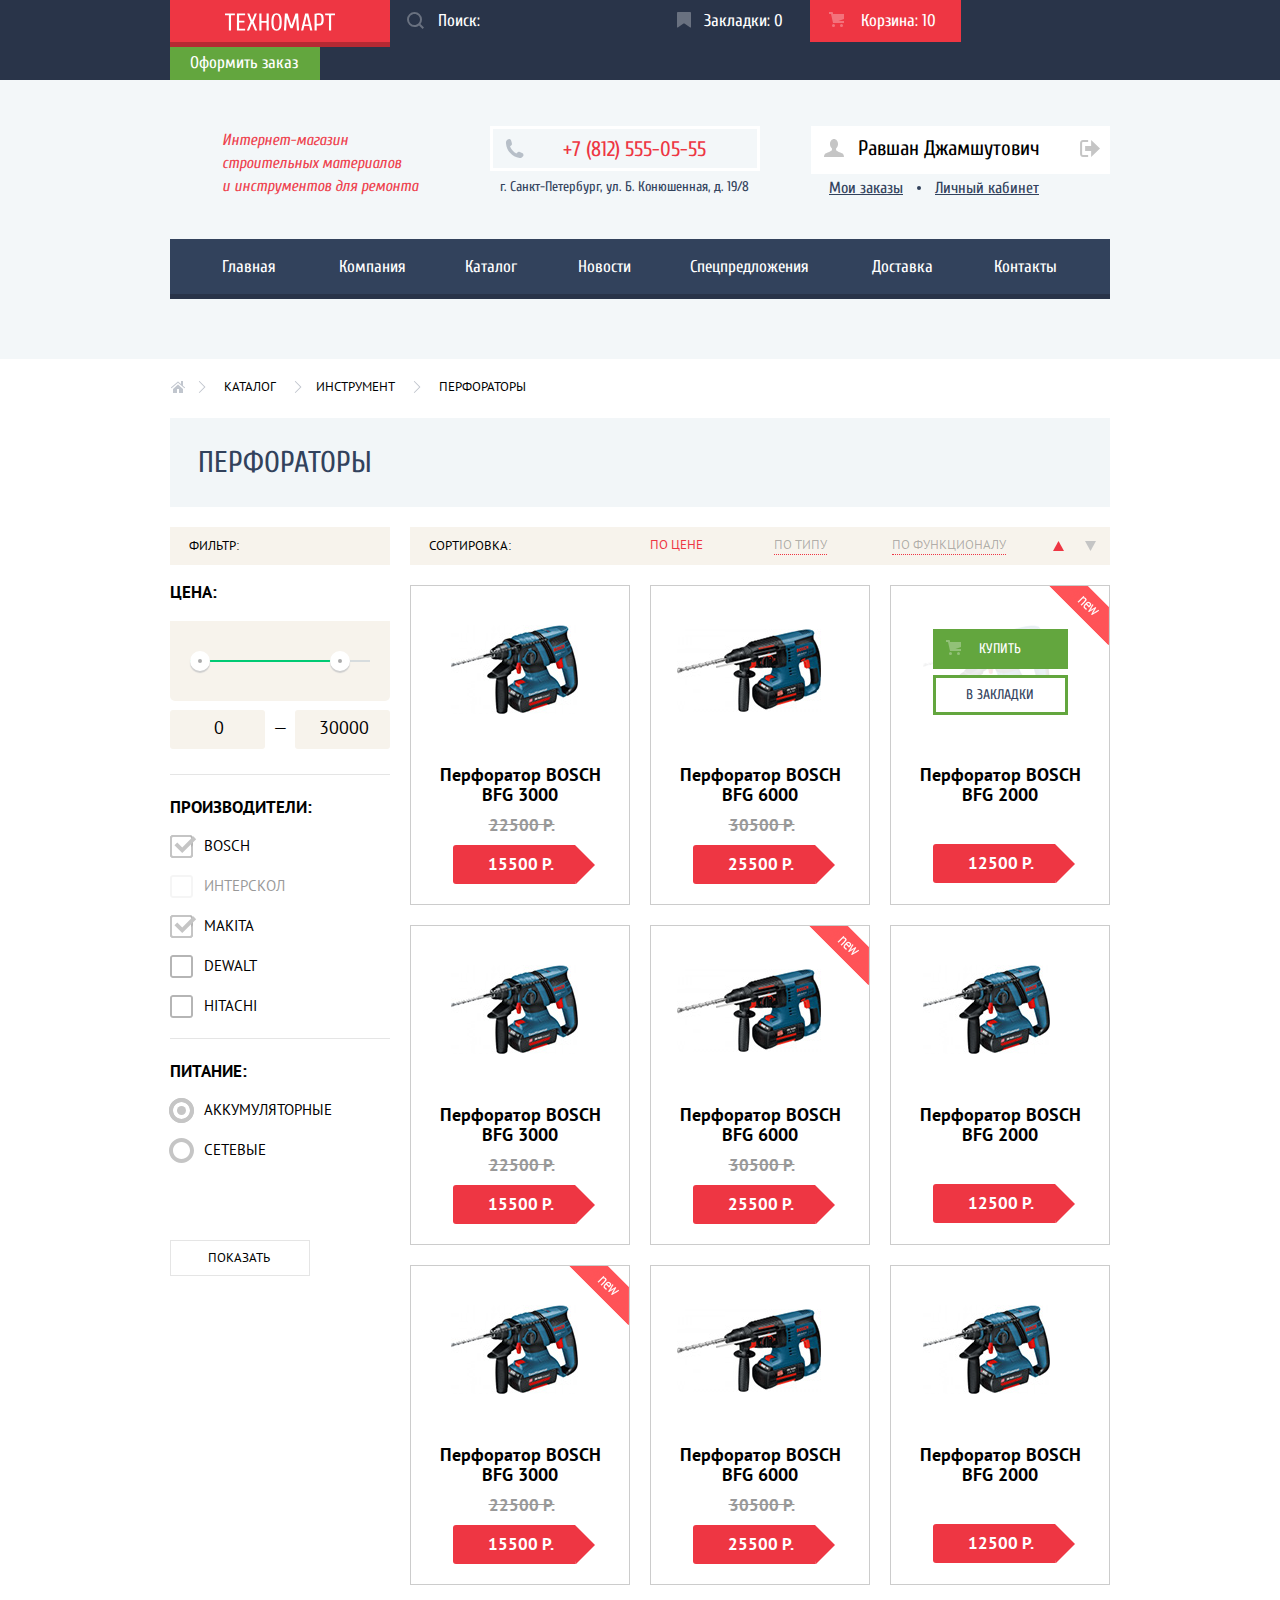
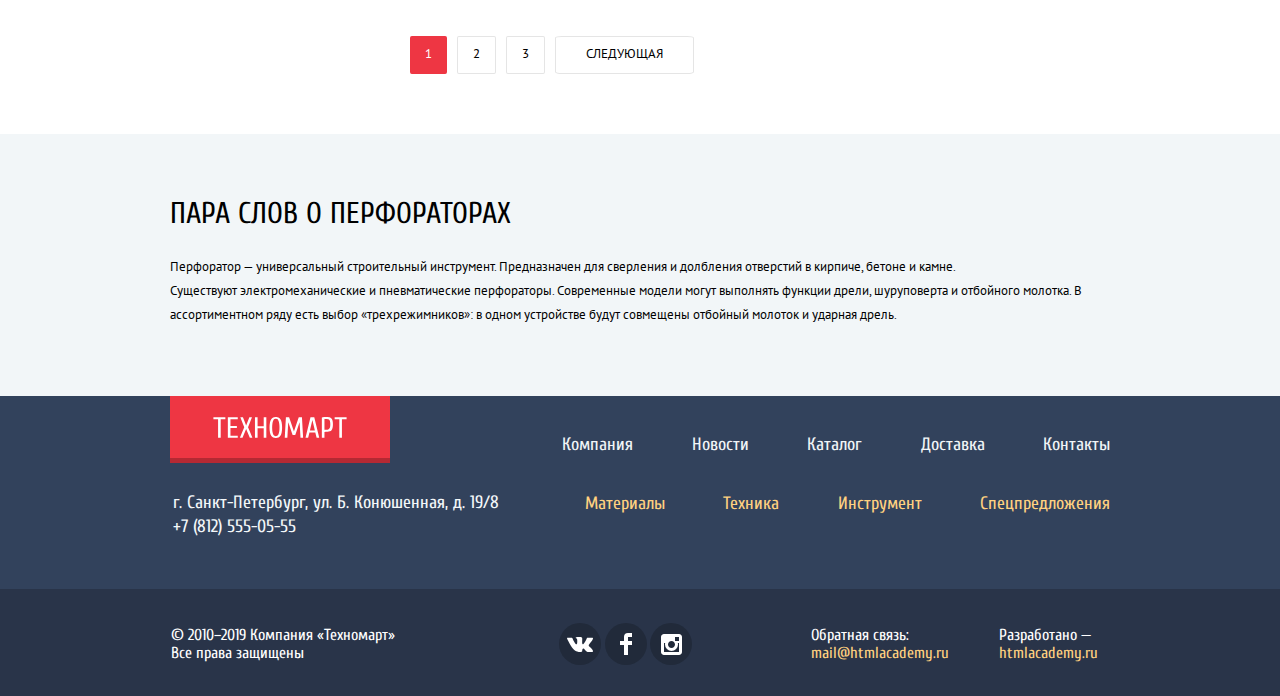
==== commit 1af93d3b: "завершила стилизацию сайта" ====
--- a/catalog.html
+++ b/catalog.html
@@ -5,10 +5,10 @@
     <title>Интернет-магазин «Техномарт»</title>
     <link href="https://fonts.googleapis.com/css?family=Cuprum:400,400i,700%7CPT+Sans:400,400i,700&amp;subset=cyrillic" rel="stylesheet">
     <link rel="stylesheet" href="css/normalize.css">
-    <link rel="stylesheet" href="css/style.css">
+    <link rel="stylesheet" href="css/style.min.css">
   </head>
   <body>
-    <!-- шапка сайта -->
+
     <header class="main-header">
       <div class="header-top-wrapper">
         <div class="top-wrapper-container container">
@@ -30,9 +30,9 @@
           </a>
           <a class="cart cart-inner" href="#">
             <svg class="cart-icon" xmlns="http://www.w3.org/2000/svg" width="15" height="15" viewBox="0 0 15 15">
-              <circle fill="rgba(255, 255, 255, 0.3" cx="4.5" cy="13.5" r="1.5" />
-              <circle fill="rgba(255, 255, 255, 0.3" cx="12.5" cy="13.5" r="1.5" />
-              <path fill="rgba(255, 255, 255, 0.3" d="M15 2H4.07l-.422-2H0v2h2.031l1.985 9H15V9H9.441L15 6.951z" />
+              <circle fill="rgba(255, 255, 255, 0.3)" cx="4.5" cy="13.5" r="1.5" />
+              <circle fill="rgba(255, 255, 255, 0.3)" cx="12.5" cy="13.5" r="1.5" />
+              <path fill="rgba(255, 255, 255, 0.3)" d="M15 2H4.07l-.422-2H0v2h2.031l1.985 9H15V9H9.441L15 6.951z" />
             </svg>
             Корзина: 10
           </a>
@@ -81,7 +81,7 @@
           </nav>
         </div>
       </header>
-      <!-- основная часть сайта -->
+
       <main>
         <div class="container">
           <ul class="breadcrumbs">
@@ -99,7 +99,6 @@
                         C15.058,6.864,15.038,6.548,14.831,6.365z"/>
                       </g>
                     </svg>
-                    <span class="visually-hidden"></span>
                   </a>
                 </li>
                 <li class="breadcrumbs-item">
@@ -114,7 +113,7 @@
               </ul>
               <h1 class="main-title"><a>Перфораторы</a></h1>
               <div class="inner-columns">
-                <section class="filters">
+                <aside class="filters">
                   <h2 class="filter-title">Фильтр:</h2>
                   <form class="filter-form" action="https://echo.htmlacademy.ru" method="get">
                     <fieldset class="cost">
@@ -176,7 +175,7 @@
                     </fieldset>
                     <button class="filter-btn" type="submit">Показать</button>
                   </form>
-                </section>
+                </aside>
                 <section class="catalog">
                   <h2 class="visually-hidden">Список перфораторов</h2>
                   <div class="sorting-wrapper">
@@ -396,7 +395,7 @@
               </div>
             </section>
           </main>
-          <!-- подвал сайта -->
+
           <div class="main-footer-wrapper">
             <footer class="main-footer">
               <div class="container">
@@ -459,7 +458,7 @@
                       </div>
                     </footer>
                   </div>
-                  <!-- модальные элементы -->
+
                   <section class="modal modal-cart">
                     <h2 class="visually-hidden">Уведомление об успешном добавлении товара в корзину</h2>
                     <p class="notification">Товар добавлен в корзину!</p>
@@ -469,5 +468,6 @@
                     </p>
                     <button class="modal-close">Закрыть</button>
                   </section>
+                  <script src="js/script.min.js"></script>
                 </body>
               </html>
--- a/css/style.min.css
+++ b/css/style.min.css
@@ -0,0 +1 @@
+@-webkit-keyframes shake{0%,to{-webkit-transform:translateY(0);transform:translateY(0)}10%,30%,50%,70%,90%{-webkit-transform:translateY(-30px);transform:translateY(-30px)}20%,40%,60%,80%{-webkit-transform:translateY(30px);transform:translateY(30px)}}@keyframes shake{0%,to{-webkit-transform:translateX(0);transform:translateX(0)}10%,30%,50%,70%,90%{-webkit-transform:translateX(-10px);transform:translateX(-10px)}20%,40%,60%,80%{-webkit-transform:translateX(10px);transform:translateX(10px)}}@-webkit-keyframes bounce{0%{-webkit-transform:translateX(2000px);transform:translateX(2000px)}70%{-webkit-transform:translateX(30px);transform:translateX(30px)}90%{-webkit-transform:translateX(-10px);transform:translateX(-10px)}to{-webkit-transform:translateX(0);transform:translateX(0)}}@keyframes bounce{0%{-webkit-transform:translateX(2000px);transform:translateX(2000px)}70%{-webkit-transform:translateX(30px);transform:translateX(30px)}90%{-webkit-transform:translateX(-10px);transform:translateX(-10px)}to{-webkit-transform:translateX(0);transform:translateX(0)}}body{margin:0;font-family:"Cuprum","Arial",sans-serif;font-size:18px;line-height:18px;font-weight:400;color:#000;background-color:#fff}a{text-decoration:none}.visually-hidden:not(:focus):not(:active),input[type=checkbox].visually-hidden,input[type=radio].visually-hidden{position:absolute;width:1px;height:1px;margin:-1px;border:0;padding:0;white-space:nowrap;-webkit-clip-path:inset(100%);clip-path:inset(100%);clip:rect(0 0 0 0);overflow:hidden}.btn{display:block;font-size:14px;text-transform:uppercase;color:#fff;background-color:#ee3643;border:0;border-radius:3px}.btn:focus,.btn:hover,.main-header-logo:focus::before,.main-header-logo:hover::before{background-color:#ca2c37}.btn:active,.main-header-logo:active::before{background-color:#ba2732}.main-header{display:-webkit-box;display:-ms-flexbox;display:flex;-webkit-box-orient:vertical;-webkit-box-direction:normal;-ms-flex-direction:column;flex-direction:column;background-color:#f3f7f9}.header-top-wrapper{font-size:17px;background-color:#293449}.top-wrapper-container{display:-webkit-box;display:-ms-flexbox;display:flex;-ms-flex-wrap:wrap;flex-wrap:wrap}.main-header-logo{position:relative}.logo{width:110px;height:18px;padding:13px 55px 7px}.main-header-logo::before{content:"";position:absolute;top:0;left:0;width:220px;height:47px;background-color:#ee3643;-webkit-box-shadow:inset 0 -5px rgba(0,0,0,.24);box-shadow:inset 0 -5px rgba(0,0,0,.24)}.logo,.search-form{position:relative}.search-input{-webkit-box-sizing:border-box;box-sizing:border-box;width:270px;padding-top:11px;padding-left:48px;padding-bottom:7px;background-color:#293449;border:0}.search-input::-webkit-input-placeholder{color:#fff}.search-input:-ms-input-placeholder,.search-input::-ms-input-placeholder{color:#fff}.search-input:-moz-placeholder{color:#fff}.search-input::-moz-placeholder{color:#fff;opacity:1}.search-icon{position:absolute;top:12px;left:17px}.bookmarks{position:relative;padding:12px 27px 8px 44px;color:#fff;background-color:#293449}.bookmark-icon{position:absolute;top:12px;left:17px;width:14px;height:16px}.cart{position:relative;padding:12px 29px 8px 51px;color:#fff;background-color:#293449}.cart-icon{position:absolute;top:12px;left:19px;width:15px;height:15px}.search-input:hover{background-color:#212a3a}.search-icon{fill:rgba(255,255,255,.3)}.search-input:hover~.search-icon{fill:#fff}.search-input:focus{background-color:#fff}.search-input:focus~.search-icon{fill:#ee3643}.search-input:focus::-webkit-input-placeholder{color:#000}.search-input:focus::-ms-input-placeholder{color:#000}.search-input:focus:-moz-placeholder,.search-input:focus::-moz-placeholder{color:#000}.bookmarks:hover,.cart:hover{background-color:#212a3a}.bookmarks:focus path,.bookmarks:hover path,.cart:focus circle,.cart:focus path,.cart:hover circle,.cart:hover path{fill:#fff}.bookmarks:active,.cart:active{color:rgba(255,255,255,.6);background-color:#161d29}.bookmarks:active path,.cart:active circle,.cart:active path{fill:rgba(255,255,255,.5)}.order{text-align:center;padding:12px 22px 8px 20px;color:#fff;background-color:#63a63e}.order:focus,.order:hover{background-color:#5fbb2d}.order:active{color:rgba(255,255,255,.5);background-color:#518534}.header-center-wrapper{width:940px;display:-webkit-box;display:-ms-flexbox;display:flex}.title{width:197px;padding:0;margin:49px 0 0 52px;font-size:16px;font-weight:400;font-style:italic;line-height:23px;color:#ee434f}.header-contacts{position:relative;width:270px;-webkit-box-sizing:border-box;box-sizing:border-box;margin-top:46px;margin-left:71px}.header-phone{display:block;padding:10px 49px 8px 70px;font-size:21px;line-height:21px;color:#ee3643;border:3px solid #fff}.header-phone::before{content:"";position:absolute;top:13px;left:15px;width:19px;height:19px;background-image:url(../img/icon-phone.svg)}.header-address{margin:4px 0 0;padding:0 0 0 10px;font-size:14px;line-height:24px;color:#32425c}.user-navigation{display:-webkit-box;display:-ms-flexbox;display:flex;width:281px;margin:46px 0 0 69px;padding:0;list-style:none}.user-navigation-link{display:block;font-size:21px;line-height:21px;color:#000;background-color:#fff}.user-navigation-link:focus,.user-navigation-link:hover{color:#ee3643}.user-navigation-link:active{color:rgba(0,0,0,.3)}.login-link{position:relative;margin-right:10px;padding:12px 26px 12px 48px}.login-icon{position:absolute;top:14px;left:14px}.user-navigation-link:focus path,.user-navigation-link:hover path{fill:#32425c}.user-navigation-link:active path{fill:#c5c5c5}.registration-link{padding:12px 24px 12px 23px}.main-navigation{font-size:17px;line-height:17px;color:#fff;background-color:#32425c;-webkit-box-shadow:inset 0 -5px #293449;box-shadow:inset 0 -5px #293449}.site-navigation{display:-webkit-box;display:-ms-flexbox;display:flex;margin:40px 0 60px 24px;padding:0;list-style:none}.site-navigation-link{display:block;padding:19px 33px 24px 28px;color:#fff}.site-navigation-item:nth-child(2) .site-navigation-link{padding-left:30px;padding-right:31px}.site-navigation-item:nth-child(5) .site-navigation-link{padding-left:26px;padding-right:35px}.site-navigation-link:focus,.site-navigation-link:hover{background-color:#293449}.site-navigation-link:active{color:rgba(255,255,255,.5);background-color:#1d2739}.promo{display:-webkit-box;display:-ms-flexbox;display:flex;-ms-flex-wrap:wrap;flex-wrap:wrap;margin-bottom:52px}.promo-top-wrapper{-webkit-box-pack:justify;-ms-flex-pack:justify;justify-content:space-between;width:940px}.promo-bottom-wrapper,.promo-right-wrapper,.promo-top-wrapper{display:-webkit-box;display:-ms-flexbox;display:flex}.promo-bottom-wrapper{-webkit-box-pack:justify;-ms-flex-pack:justify;justify-content:space-between;-webkit-box-orient:horizontal;-webkit-box-direction:reverse;-ms-flex-direction:row-reverse;flex-direction:row-reverse;width:940px}.promo-right-wrapper{width:300px;-webkit-box-orient:vertical;-webkit-box-direction:normal;-ms-flex-direction:column;flex-direction:column;-webkit-box-align:end;-ms-flex-align:end;align-items:flex-end;margin-left:20px}.promo-item-materials,.promo-item-technics,.promo-item-tools{position:relative;width:300px;margin-top:59px;background-color:#ffbf47}.promo-item-materials::after,.promo-item-tools::after{content:"";position:absolute;top:31px;right:43px;width:44px;height:65px;background-image:url(../img/icon-materials.svg);background-repeat:no-repeat;background-position:0 0}.promo-item-technics,.promo-item-tools{background-color:#3bbce3}.promo-item-tools::after{top:33px;right:28px;width:75px;height:61px;background-image:url(../img/icon-tools.svg)}.promo-item-technics{background-color:#dc91d8}.promo-item-delivery::after,.promo-item-discount::after,.promo-item-technics::after{content:"";position:absolute;top:31px;right:31px;width:78px;height:62px;background-image:url(../img/icon-technics.svg);background-repeat:no-repeat;background-position:0 0}.promo-item-delivery,.promo-item-discount{position:relative;width:300px;margin-top:20px;background-color:#8ed78f}.promo-item-delivery::after,.promo-item-discount::after{top:26px;right:45px;width:59px;height:72px;background-image:url(../img/icon-discount.svg)}.promo-item-delivery{margin-bottom:0;background-color:#ffc047}.promo-item-delivery::after{top:32px;right:31px;width:78px;height:63px;background-image:url(../img/icon-delivery.svg)}.promo-item-title{margin:0;padding-top:20px;padding-left:22px;font-size:24px;font-weight:700;line-height:30px;color:#fff}.promo-item-link{display:block;width:135px;-webkit-box-sizing:border-box;box-sizing:border-box;margin-top:14px;margin-bottom:22px;margin-left:25px;padding-top:11px;padding-bottom:9px;font-size:14px;text-transform:uppercase;text-align:center;color:#fff;background-color:rgba(0,0,0,.1)}.right-position{margin-top:13px;margin-bottom:23px;margin-left:23px}.promo-item-link:focus,.promo-item-link:hover{background-color:rgba(0,0,0,.2)}.promo-item-link:active{background-color:rgba(0,0,0,.3)}.slider,.slider-item{position:relative;width:620px;height:266px}.slider{margin-top:20px;background-color:rgba(255,255,0,.3)}.slider-item{margin:0;padding:0}.slider-drill,.slider-perforator{display:none}.slide-title{position:absolute;top:23px;left:24px;margin:0;padding:0;font-size:36px;font-weight:700;line-height:36px;text-transform:uppercase;color:#fff}.slide-subtitle{position:absolute;top:60px;left:25px;line-height:24px;color:#fff}.btn-back,.btn-next{position:absolute;top:119px;z-index:1;width:29px;height:29px;background-color:transparent;-webkit-transform:rotate(45deg);-ms-transform:rotate(45deg);transform:rotate(45deg);border:3px solid #fff}.btn-back{left:30px;border-top:none;border-right:none}.btn-next{right:26px;border-bottom:none;border-left:none}input[type=radio].visually-hidden{position:absolute;width:1px;height:1px;clip:rect(0,0,0,0)}.slider-controls{position:absolute;bottom:33px;left:295px;z-index:1}.slider-label{position:relative;display:inline-block;width:6px;height:6px;margin-right:6px;vertical-align:middle;background-color:#fff;border:2px solid #fff;border-radius:50%;cursor:pointer}.slide-btn{position:absolute;bottom:22px;left:26px;display:block;-webkit-box-sizing:border-box;box-sizing:border-box;width:195px;padding-top:12px;padding-bottom:10px;padding-left:49px}#credit:checked~.credit-wrapper,#delivery:checked~.delivery-wrapper,#drill:checked~.slider-drill,#guarantee:checked~.guarantee-wrapper,#perforator:checked~.slider-perforator{display:block}#drill:checked~.slider-controls .slider-label[for=drill],#perforator:checked~.slider-controls .slider-label[for=perforator]{background-color:#ee3643}.popular-articles{margin-bottom:21px}.popular-wrapper{display:-webkit-box;display:-ms-flexbox;display:flex;margin-bottom:20px;background-color:#f9f5f0}.popular-articles-title{margin:30px 0 29px 28px;padding:0;font-size:30px;line-height:30px;font-weight:400;text-transform:uppercase;color:#32425c}.btn-articles{margin-top:25px;margin-left:371px;margin-bottom:26px;padding-top:11px;padding-right:55px;padding-left:55px}.catalog-items{display:-webkit-box;display:-ms-flexbox;display:flex;-ms-flex-wrap:wrap;flex-wrap:wrap;margin:0;padding:0;font-family:"PT Sans","Arial",sans-serif;list-style:none}.catalog-item{position:relative;display:inline-block;width:218px;text-align:center;vertical-align:middle;border:1px solid #ccc;margin-right:20px}.catalog-item:last-child{margin-right:0}.actions,.new::before{content:"";position:absolute;top:0}.new::before{right:0;background-image:url(../img/new-flag.png);background-repeat:no-repeat;background-position:0 0;width:60px;height:59px;z-index:20}.actions{left:0;width:218px;height:88px;padding:43px 0;background-color:rgba(255,255,255,.9);z-index:10}.buy-link{color:#fff;background-color:#63a63e;border-bottom-color:#367315}.bookmarks-link,.buy-link{display:block;width:129px;margin:0 auto 6px;padding:8px 0;font-family:"Cuprum","Arial",sans-serif;font-size:14px;text-transform:uppercase;border:3px solid #63a63e}.buy-link{position:relative}.icon-cart{position:absolute;left:10px;width:15px;height:15px}.bookmarks-link{color:#32425c;background-color:#fff;border-bottom-color:#63a63e}.bookmarks-link:focus,.bookmarks-link:hover{border-color:#32425c}.bookmarks-link:active{color:rgba(50,66,92,.3);border-color:rgba(50,66,92,.3)}.buy-link:focus,.buy-link:hover{background-color:#5fbb2d;border-top-color:#5fbb2d;border-right-color:#5fbb2d;border-left-color:#5fbb2d}.buy-link:active{background-color:#518534;border-color:#518534}.buy-link:active circle,.buy-link:active path,.buy-link:focus circle,.buy-link:focus path,.buy-link:hover circle,.buy-link:hover path{fill:#fff}.actions{display:none}.catalog-item:hover{-webkit-box-shadow:0 10px 25px rgba(41,52,73,.5);box-shadow:0 10px 25px rgba(41,52,73,.5)}.catalog-item:hover .actions{display:block}.product-image{width:218px;height:168px}.product-first{padding-top:46px;padding-right:3px}.product-second{padding-top:39px;padding-right:12px}.product-third{padding-top:43px;padding-right:22px}.product-forth{padding-top:39px;padding-right:28px}.product-title{margin:0;padding:12px 20px 0;font-size:18px}.product-model{display:block;padding-top:2px}.discount,.price{display:block;font-size:17px;font-weight:700}.discount{min-height:17px;padding-top:12px;padding-bottom:11px;padding-left:3px;text-decoration:line-through;color:#999}.price{position:relative;width:80px;margin:0 auto 20px;padding:10px 26px 11px 28px;color:#fff;background-color:#ee3643;border-radius:3px;cursor:pointer}.price::after{content:"";position:absolute;top:0;right:-28px;width:0;height:0;border:20px solid #fff;border-left-color:#ee3643;border-bottom-left-radius:4px}.popular-brands-title{margin:30px 0 29px 24px;padding:0;font-size:30px;line-height:30px;font-weight:400;text-transform:uppercase;color:#32425c}.btn-brands{margin-top:25px;margin-left:272px;margin-bottom:26px;padding-top:10px;padding-right:67px;padding-left:69px}.popular-brands-list{display:-webkit-box;display:-ms-flexbox;display:flex;-ms-flex-wrap:wrap;flex-wrap:wrap;-webkit-box-pack:justify;-ms-flex-pack:justify;justify-content:space-between;margin:0 0 64px;padding:0;list-style:none}.brands-item{position:relative;display:block;width:218px;padding:0;margin:0 0 20px;border:1px solid #ccc}.brands-item:focus,.brands-item:hover{-webkit-box-shadow:0 10px 25px rgba(41,52,73,.5);box-shadow:0 10px 25px rgba(41,52,73,.5);border:0}.brands-item:active{-webkit-box-shadow:0 4px 10px rgba(41,52,73,.5);box-shadow:0 4px 10px rgba(41,52,73,.5);opacity:.3}.bosch{padding:53px 46px 51px}.makita{padding:50px 48px 51px 47px}.dewalt{padding-top:47px;padding-bottom:50px;margin-right:36px;padding-left:36px}.interscol{padding:55px 18px 54px 16px}.hitachi{padding:57px 23px 52px 27px}.lg{padding:34px 51px 33px 47px}.aeg{padding:22px 34px}.metabo{padding:33px 6px 38px 9px}.services{background-color:#f4f8f9}.services-title{margin:0;padding:66px 0 0;font-size:30px;font-weight:400;line-height:30px;text-transform:uppercase}.services-intro{width:396px;margin:0;padding:25px 0 0;font-family:"PT Sans","Arial",sans-serif;font-size:13px;line-height:24px}.services-bottom-wrapper{display:-webkit-box;display:-ms-flexbox;display:flex}.services-list{position:relative;margin:70px 0 101px;padding:0}.services-list::after{content:"";position:absolute;top:-40px;left:230px;width:10px;height:279px;background-image:url(../img/shadow.png)}.services-option{display:block;width:240px;-webkit-box-sizing:border-box;box-sizing:border-box;margin:0;padding:14px 0 16px 22px;font-size:21px;font-weight:700;line-height:30px;color:#fff;background-color:#32425c;border-bottom:1px solid #4e637c}.services-option:last-child{padding-bottom:17px;border-bottom:none}.services-option:hover{color:#fff;background-color:#293449}#credit:checked~.services-list .credit-option,#delivery:checked~.services-list .delivery-option,#guarantee:checked~.services-list .guarantee-option{color:#32425c;background-color:#fff}.services-position{width:618px;margin:68px 0 0 80px;padding:0}.service-title{margin:0;padding:0;font-size:36px;font-weight:400;line-height:36px;text-transform:uppercase;color:#32425c}.services-desc{position:relative;margin:23px 0 0;padding:0;font-family:"PT Sans","Arial",sans-serif;font-size:13px;line-height:24px}.credit-wrapper,.delivery-wrapper,.guarantee-wrapper{padding-bottom:130px;background-image:url(../img/delivery-bg.png);background-repeat:no-repeat;background-position:150px 23px;display:none}.credit-wrapper,.guarantee-wrapper{padding-bottom:105px;background-image:url(../img/guarantee-bg.png);background-position:228px 0}.credit-wrapper{padding-bottom:111px;background-image:url(../img/credit-bg.png);background-position:152px 0}.btn-request{width:195px;margin-top:25px;padding-top:12px;padding-bottom:12px;text-align:center;border-radius:3px}.index-columns{display:-webkit-box;display:-ms-flexbox;display:flex;-webkit-box-pack:justify;-ms-flex-pack:justify;justify-content:space-between}.company{width:540px;margin-bottom:87px}.company-title{margin:79px 0 0;font-size:30px;font-weight:400;line-height:30px;text-transform:uppercase}.company-intro{margin:25px 0 0;font-family:"PT Sans","Arial",sans-serif;font-size:13px;line-height:24px}.company-intro:nth-of-type(2){width:400px}.partners-list{margin:21px 0 0;padding:0;list-style:none}.partners-item{position:relative;padding-bottom:20px;padding-left:36px;line-height:20px}.main-footer-logo::before,.partners-item::before{content:"";position:absolute;background-color:#ee3643}.partners-item::before{top:9px;left:0;width:25px;height:2px}.btn-info{width:220px;margin-top:16px;padding-top:11px;padding-bottom:9px;text-align:center}.contacts{width:310px}.contacts-title{margin:79px 0 0 9px;font-size:30px;font-weight:400;line-height:30px;text-transform:uppercase}.contacts-intro{width:185px;margin:25px 0 0 9px;font-family:"PT Sans","Arial",sans-serif;font-size:13px;line-height:24px}.map{margin:33px 0 0 10px}.btn-contact{width:300px;-webkit-box-sizing:border-box;box-sizing:border-box;margin-top:37px;margin-left:10px;padding-top:11px;padding-bottom:9px;padding-left:64px}.main-footer-wrapper{background-color:#32425c}.footer-top-wrapper{display:-webkit-box;display:-ms-flexbox;display:flex;-ms-flex-wrap:wrap;flex-wrap:wrap;-webkit-box-pack:justify;-ms-flex-pack:justify;justify-content:space-between;margin-bottom:50px;line-height:24px;color:#fff}.main-footer-logo img{position:relative;width:138px;height:21px;padding-top:21px;padding-right:55px;padding-left:41px}.main-footer-logo::before{width:220px;height:67px;-webkit-box-shadow:inset 0 -5px rgba(0,0,0,.24);box-shadow:inset 0 -5px rgba(0,0,0,.24)}.main-footer-logo:focus::before,.main-footer-logo:hover::before{background-color:#ca2c37}.main-footer-logo:active::before{background-color:#ba2732}.footer-nav-company{display:-webkit-box;display:-ms-flexbox;display:flex;-ms-flex-wrap:wrap;flex-wrap:wrap;-webkit-box-pack:justify;-ms-flex-pack:justify;justify-content:space-between;width:548px;margin:0;padding:37px 0 0;list-style:none}.nav-company-link{color:#f1f5f7}.nav-company-link:focus,.nav-company-link:hover{text-decoration:underline}.nav-company-link:active{color:rgba(241,245,247,.5);text-decoration:none}.footer-contacts{width:327px;margin:0;padding:34px 0 0 3px;color:#f3f7f9}.footer-phone{text-decoration:none;color:#fff}.footer-nav-articles{display:-webkit-box;display:-ms-flexbox;display:flex;-webkit-box-pack:justify;-ms-flex-pack:justify;justify-content:space-between;width:525px;margin:0;padding:35px 0 0;list-style:none}.nav-articles-link{color:#ffd180}.nav-articles-link:focus,.nav-articles-link:hover{text-decoration:underline}.nav-articles-link:active{color:rgba(255,209,128,.5);text-decoration:none}.footer-bottom-wrapper{font-size:16px;color:#fff;background-color:#293449}.footer-bottom-wrapper .container{-ms-flex-wrap:wrap;flex-wrap:wrap;padding-bottom:31px}.footer-copyright{width:230px;margin:0 158px 0 0;padding:37px 0 0 1px}.footer-bottom-wrapper .container,.footer-social,.social-button{display:-webkit-box;display:-ms-flexbox;display:flex}.footer-social{-ms-flex-wrap:wrap;flex-wrap:wrap;margin:0 119px 0 0;padding:34px 0 0;list-style:none;width:133px;-webkit-box-pack:justify;-ms-flex-pack:justify;justify-content:space-between}.social-button{-webkit-box-pack:center;-ms-flex-pack:center;justify-content:center;-webkit-box-align:center;-ms-flex-align:center;align-items:center;width:42px;height:42px;background-color:#212a3a;border-radius:50%}.social-button:active,.social-button:focus,.social-button:hover{background-color:#ee3643}.footer-feedback{width:140px;margin:0;padding:37px 0 0}.footer-development{width:104px;margin:0 0 0 48px;padding-top:37px}.development-link,.feedback-link{color:#ffd180}.development-link:focus,.development-link:hover,.feedback-link:focus,.feedback-link:hover{text-decoration:underline}.development-link:active,.feedback-link:active{color:#c73644;text-decoration:none}.cart-inner{padding-right:25px;background-color:#ee3643}.registred-user-navigation{display:-webkit-box;display:-ms-flexbox;display:flex;-ms-flex-wrap:wrap;flex-wrap:wrap;width:299px;margin-left:51px}.registred-user-wrapper{position:relative;width:299px;margin-top:46px;padding-top:12px;padding-bottom:12px;padding-left:47px;background-color:#fff}.user-name{font-size:21px;line-height:21px;color:#000}.user-icon{position:absolute;top:13px;left:13px}.user-logout:focus path,.user-logout:hover path,.user-name:focus path,.user-name:hover path{fill:#32425c}.user-name:active{color:rgba(0,0,0,.3)}.user-logout:active path,.user-name:active path{fill:#c5c5c5}.logout-icon{position:absolute;top:14px;right:10px}.user-profile{display:-webkit-box;display:-ms-flexbox;display:flex;margin:0;padding:0;list-style:none}.user-profile-item{padding-top:5px;padding-left:18px}.user-profile-link{font-size:16px;color:#32425c;text-decoration:underline}.user-profile-item:last-child{position:relative;padding-left:32px}.user-profile-item:last-child::before{content:"";position:absolute;top:12px;left:14px;width:4px;height:4px;background-color:#32425c;border-radius:50%}.user-profile-link:focus,.user-profile-link:hover{color:#ee3643}.user-profile-link:active{color:rgba(50,66,92,.3)}.breadcrumbs{margin:0;padding:0;display:-webkit-box;display:-ms-flexbox;display:flex;font-family:"PT Sans","Arial",sans-serif;font-size:13px;text-transform:uppercase;list-style:none}.breadcrumbs-item{position:relative;padding-top:19px;padding-bottom:22px}.breadcrumbs-item:first-child .breadcrumbs-link{display:block;width:10px}.icon-home{position:absolute;top:22px;left:0;width:15px;height:12px}.breadcrumbs-item:nth-child(2){padding-left:44px}.breadcrumbs-item:nth-child(3){padding-left:40px}.breadcrumbs-item:last-child{padding-left:44px}.breadcrumbs-item:not(:last-child)::after{content:"";position:absolute;top:22px;right:-26px;width:8px;height:12px;background-image:url(../img/icon-right-small.svg)}.breadcrumbs-item:first-child::after{right:-26px}.breadcrumbs-link{color:#000}.main-title{margin:0;padding:30px 0 29px 28px;font-size:30px;font-weight:400;line-height:30px;text-transform:uppercase;color:#32425c;background-color:#f2f6f8}.inner-columns{display:-webkit-box;display:-ms-flexbox;display:flex;-webkit-box-pack:justify;-ms-flex-pack:justify;justify-content:space-between}.filters{width:220px;font-family:"PT Sans","Arial",sans-serif;text-transform:uppercase}.filter-title{margin:20px 0 0;padding:10px 0 10px 19px;font-size:13px;font-weight:400;background-color:#f7f3ec}.batteries,.cost,.producers{margin:0;padding:0;border:0}.cost,.producers{border-bottom:1px solid #e5e5e5}.fieldset-title{padding-top:12px;padding-bottom:14px;font-size:17px;font-weight:700;line-height:30px}.range-controls{position:relative;height:41px;margin-bottom:9px;padding-top:39px;padding-right:20px;padding-left:20px;background-color:#f7f3ec;border-radius:0 0 5px 5px}.bar,.scale{height:2px;background-color:#d7dcde}.bar{width:150px;background-color:#00ca74}.toggle{position:absolute;top:30px;left:0;width:4px;height:4px;border:8px solid #fff;background-color:#ababab;-webkit-box-shadow:0 2px 1px 0 #cfcfcf;box-shadow:0 2px 1px 0 #cfcfcf;border-radius:50%;cursor:pointer}.toggle-min{left:20px}.toggle-max{left:160px}.price-controls{display:-webkit-box;display:-ms-flexbox;display:flex;-webkit-box-pack:justify;-ms-flex-pack:justify;justify-content:space-between;-webkit-box-align:baseline;-ms-flex-align:baseline;align-items:baseline}.max-price,.min-price{width:95px;-webkit-box-sizing:border-box;box-sizing:border-box;margin-bottom:25px;padding-top:8px;padding-bottom:10px;padding-left:4px;text-align:center;background-color:#f7f3ec;border:0;border-radius:3px}.title-batteries,.title-producers{padding-top:17px}.filter-option{margin-bottom:20px;padding-left:34px}.filter-option:last-child{margin-bottom:22px}.producers-list{margin:0;padding:0;list-style:none}.filter-label{position:relative;display:block;font-size:15px;line-height:20px;cursor:pointer;-webkit-user-select:none;-moz-user-select:none;-ms-user-select:none;user-select:none}.label-checkbox::before{content:"";position:absolute;top:-1px;left:-34px;width:23px;height:23px;background-image:url(../img/checkbox-off.svg);background-repeat:no-repeat;background-position:0 0}.input-checkbox:focus+.label-checkbox::before,.label-checkbox:hover::before{background-image:url(../img/checkbox-off-hover.svg)}.input-checkbox:checked+.label-checkbox::after{content:"";position:absolute;top:-1px;left:-34px;width:27px;height:23px;background-image:url(../img/checkbox-on.svg);background-repeat:no-repeat;background-position:0 0}.input-checkbox:checked+.label-checkbox:hover::after,.input-checkbox:checked:focus+.label-checkbox::after{background-image:url(../img/checkbox-on-hover.svg)}.input-checkbox:disabled+.label-checkbox{opacity:.4}.input-checkbox:disabled+.label-checkbox::before{opacity:.3}.label-radio::before{content:"";position:absolute;top:-2px;left:-35px;width:25px;height:25px;background-image:url(../img/radio-off.svg);background-repeat:no-repeat;background-position:0 0}.label-radio:hover::before{background-image:url(../img/radio-off-hover.svg)}.input-radio:checked+.label-radio::after{content:"";position:absolute;top:-2px;left:-35px;width:25px;height:25px;background-image:url(../img/radio-on.svg)}.input-radio:checked+.label-radio:hover::after,.input-radio:checked:focus+.label-radio::after{background-image:url(../img/radio-on-hover.svg)}.batteries-list{margin:0;padding:0;list-style:none}.catalog,.filter-btn{text-transform:uppercase}.filter-btn{margin-top:58px;padding:13px 39px 13px 37px;line-height:8px;font-size:13px;background-color:#fff;border:1px solid #e5e5e5;cursor:pointer}.catalog{width:700px;font-family:"PT Sans","Arial",sans-serif}.sorting-wrapper{display:-webkit-box;display:-ms-flexbox;display:flex;margin-top:20px;background-color:#f7f3ec}.sorting{padding-top:10px;padding-bottom:10px;padding-left:19px;font-size:13px;text-transform:uppercase}.sorting-category{display:-webkit-box;display:-ms-flexbox;display:flex;margin:0 0 0 139px;padding:0;list-style:none}.sorting-category-item{padding-top:9px;padding-right:71px}.sorting-category-item:nth-child(2){padding-right:65px}.sorting-category-item:last-child{padding-right:0}.sorting-option{display:block;font-size:13px;color:rgba(0,0,0,.3);border-bottom:1px dotted #ee3643}.sorting-category-current{color:#ee3643;border-bottom:none}.sorting-option:focus,.sorting-option:hover{color:#000;border-bottom:1px solid #ee3643}.sorting-direction{display:-webkit-box;display:-ms-flexbox;display:flex;margin:0;padding:0;list-style:none}.sorting-direction-link{position:relative}.icon-down,.icon-up{content:"";position:absolute;top:14px;left:47px;width:11px;height:10px}.icon-down{left:79px}.sorting-direction-current path{fill:#ee3643}.sorting-direction-link:focus path,.sorting-direction-link:hover path{fill:#231f20}.catalog-item-inner{margin-top:20px;text-transform:none}.catalog-item-inner:nth-child(3n){margin-right:0}.catalog-item-inner:nth-child(3) .actions{display:block}.pagination-list{display:-webkit-box;display:-ms-flexbox;display:flex;margin:0;padding:51px 0 60px;font-family:"PT Sans","Arial",sans-serif;font-size:13px;text-transform:uppercase;list-style:none}.pagination-link{display:block;margin-right:10px;padding:8px 15px 10px;color:#000;border:1px solid #e5e5e5;border-radius:5%}.pagination-link-next{padding-right:30px;padding-left:30px}.pagination-link-current{padding-top:9px;padding-bottom:11px;color:#fff;background-color:#ee3643;border:0}.pagination-link:focus,.pagination-link:hover{border:1px solid #bdc6ca}.pagination-link:active{border:1px solid #ee3643}.pagination-link-current:active,.pagination-link-current:focus,.pagination-link-current:hover{color:#fff;background-color:#ee3643;border:0}.additional-info{background-color:#f2f6f8}.additional-title{margin:0;padding:65px 0 0;font-size:30px;font-weight:400;line-height:30px;text-transform:uppercase}.additional-description{margin:0;padding:26px 0 69px;font-family:"PT Sans","Arial",sans-serif;font-size:13px;line-height:24px}.container{width:940px;margin:0 auto;padding:0 10px}.modal{position:fixed;display:none;background-color:#fff}.modal-error{-webkit-animation-name:shake;animation-name:shake;-webkit-animation-duration:.6s;animation-duration:.6s}.modal-show{display:block}.modal-appereance{-webkit-animation-name:bounce;animation-name:bounce;-webkit-animation-duration:.6s;animation-duration:.6s}.modal-writeus{top:250px;left:50%;z-index:30;width:620px;margin-left:-310px;background-color:#fff;border-top:7px solid #ee3643;-webkit-box-shadow:0 20px 40px #293449;box-shadow:0 20px 40px #293449}.contacts-form{display:-webkit-box;display:-ms-flexbox;display:flex;-ms-flex-wrap:wrap;flex-wrap:wrap;-webkit-box-pack:justify;-ms-flex-pack:justify;justify-content:space-between}.user-name-wrapper{margin:48px 0 0 80px;padding:0}.user-email-wrapper{margin:48px 80px 0 0;padding:0}.user-letter-wrapper{margin:25px 0 37px 80px;padding:0}.btn-contacts-wrapper{width:100%;margin:0;padding:37px 80px;background-color:#f4f4f4}.contacts-label{display:block;margin-bottom:11px}.contacts-input{width:220px;-webkit-box-sizing:border-box;box-sizing:border-box;padding-top:10px;padding-bottom:11px;padding-left:16px;font-family:"PT Sans","Arial",sans-serif;font-size:13px;border:2px solid #dee3e4;border-radius:4px}.contacts-input:hover{border-color:#b5b5b5}.contacts-input:focus{border-color:#ee3643;outline:0}.contacts-textarea{width:460px;padding-bottom:70px}.btn-writeus{padding:10px 199px 9px}.modal-map{top:50%;left:50%;z-index:20;width:940px;height:446px;margin-top:-223px;margin-left:-470px}iframe{position:absolute;z-index:40}.modal-cart{width:620px;top:380px;left:50%;z-index:20;margin-left:-310px;border-top:7px solid #ee3643;-webkit-box-shadow:0 20px 40px #293449;box-shadow:0 20px 40px #293449}.modal-cart::before{content:"";position:absolute;top:47px;left:81px;width:66px;height:66px;background-image:url(../img/icon-mark.svg)}.notification{margin:0;padding:65px 0 63px 179px;font-size:30px;line-height:30px}.shopping-options{display:-webkit-box;display:-ms-flexbox;display:flex;margin:0;padding:0;background-color:#f1f1f1}.btn-shopping{margin:38px 20px 38px auto;padding:10px 62px 9px 59px}.continue-shopping{font-size:14px;text-transform:uppercase;color:#000;margin-top:38px;margin-right:auto;margin-bottom:38px;padding:10px 44px 9px 48px;background-color:#fff}.modal-close{position:absolute;top:9px;right:8px;z-index:50;width:21px;height:21px;font-size:0;border:0;background-color:transparent;cursor:pointer}.modal-close::after,.modal-close::before{content:"";position:absolute;top:9px;left:-2px;width:25px;height:4px;background-color:#ee3643;border-radius:10px}.modal-close::before{-webkit-transform:rotate(45deg);-ms-transform:rotate(45deg);transform:rotate(45deg)}.modal-close::after{-webkit-transform:rotate(-45deg);-ms-transform:rotate(-45deg);transform:rotate(-45deg)}
